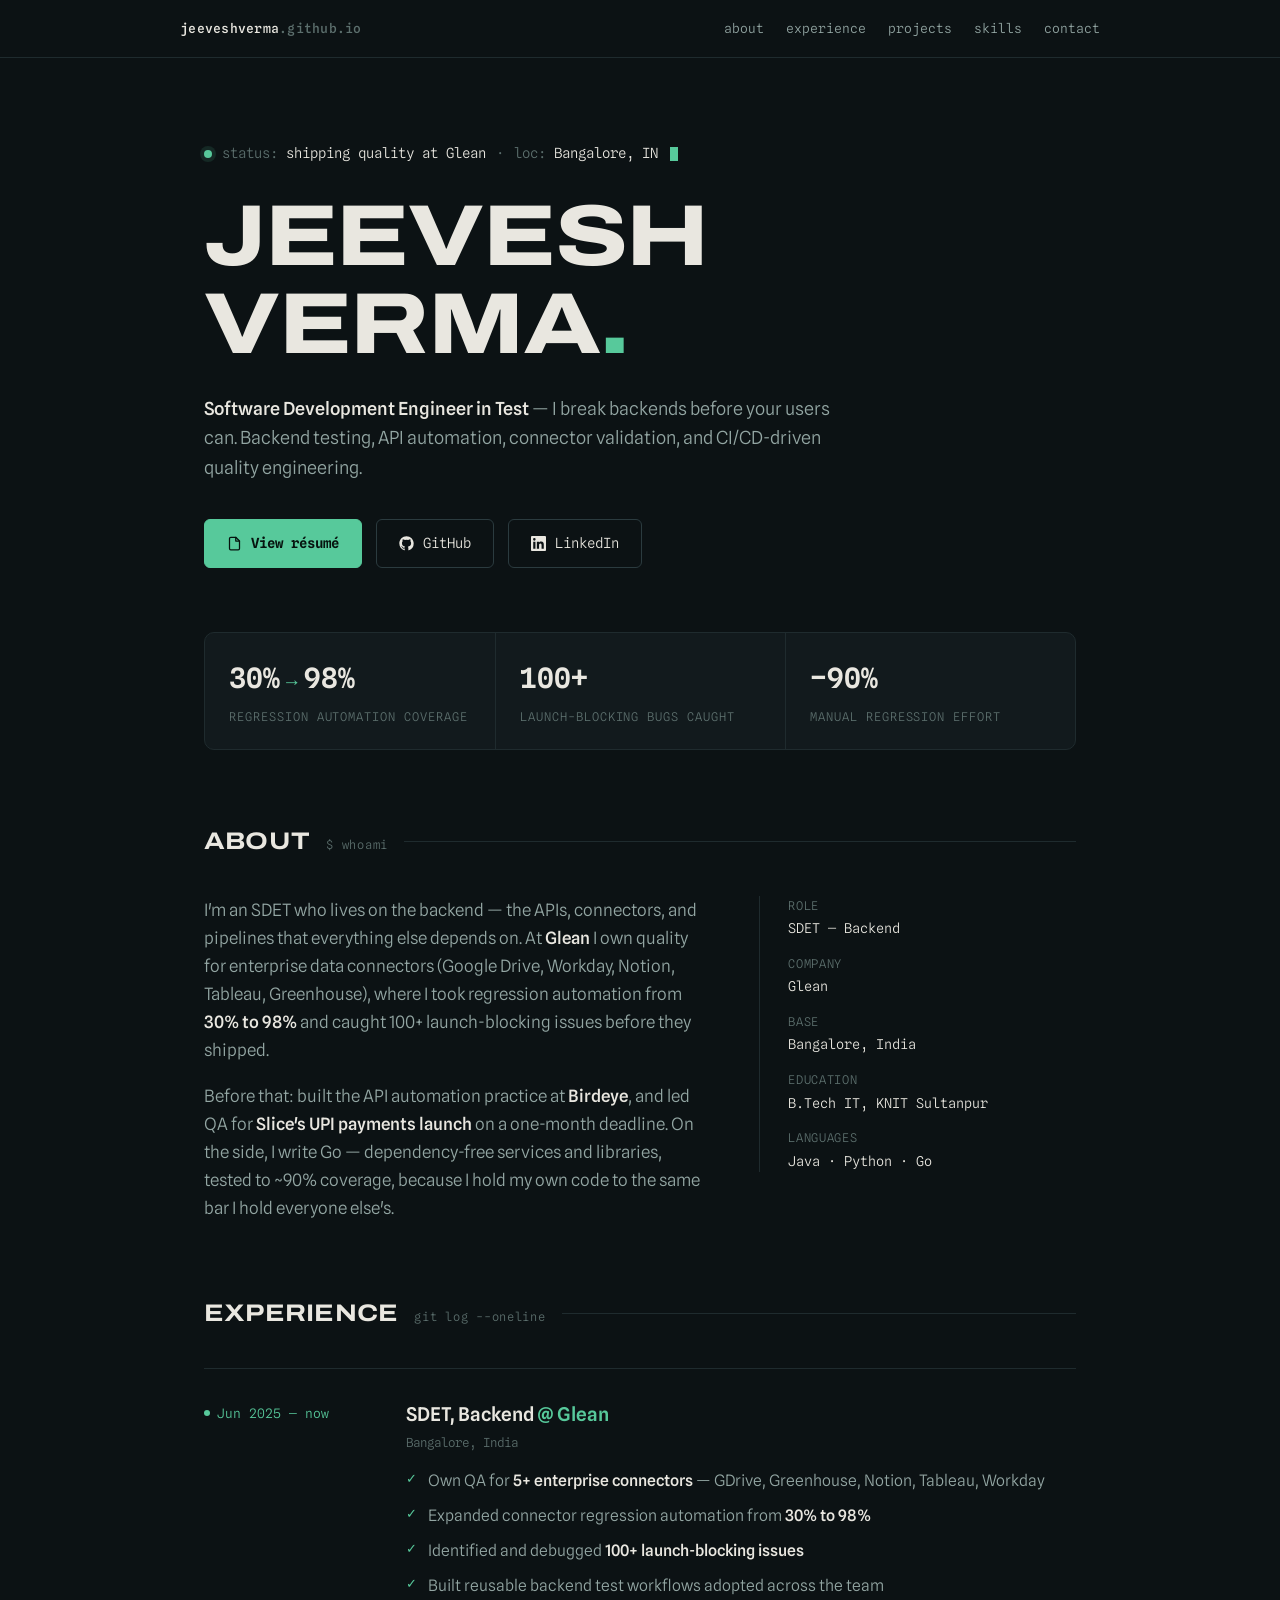
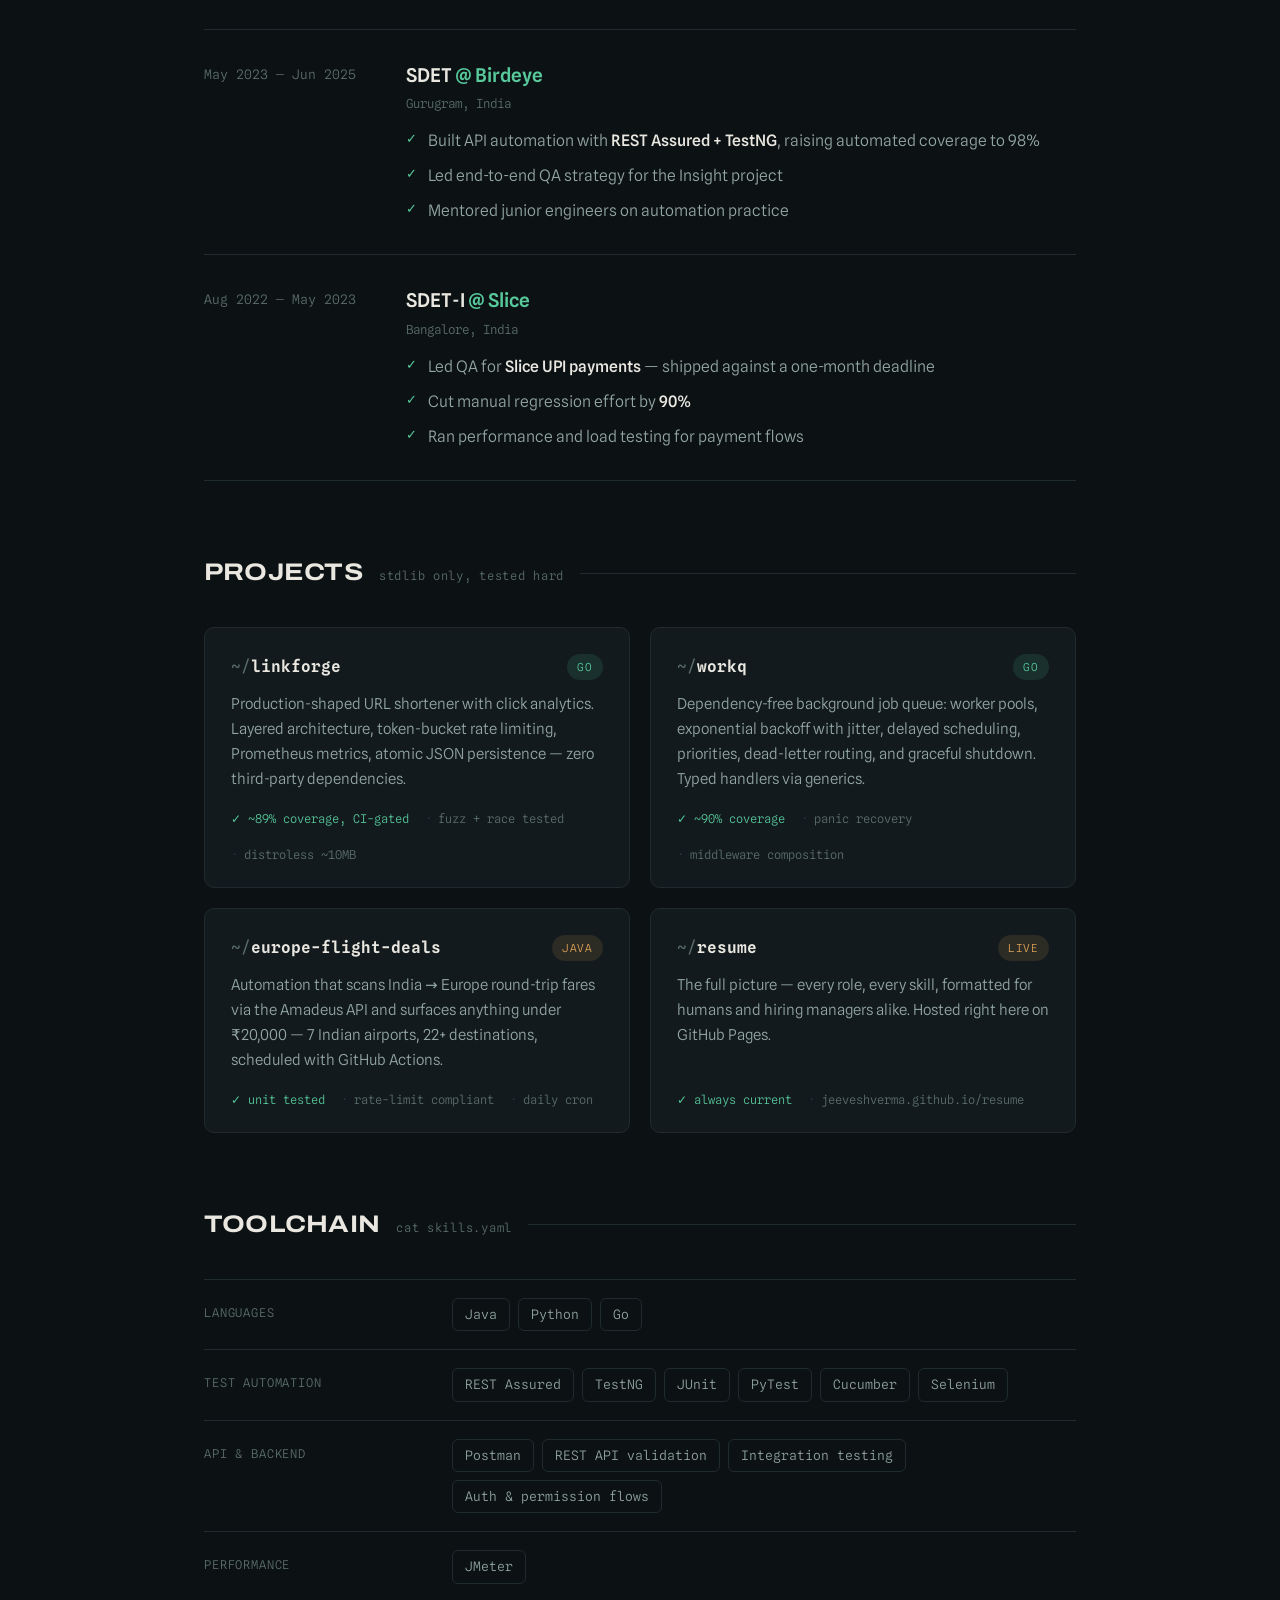
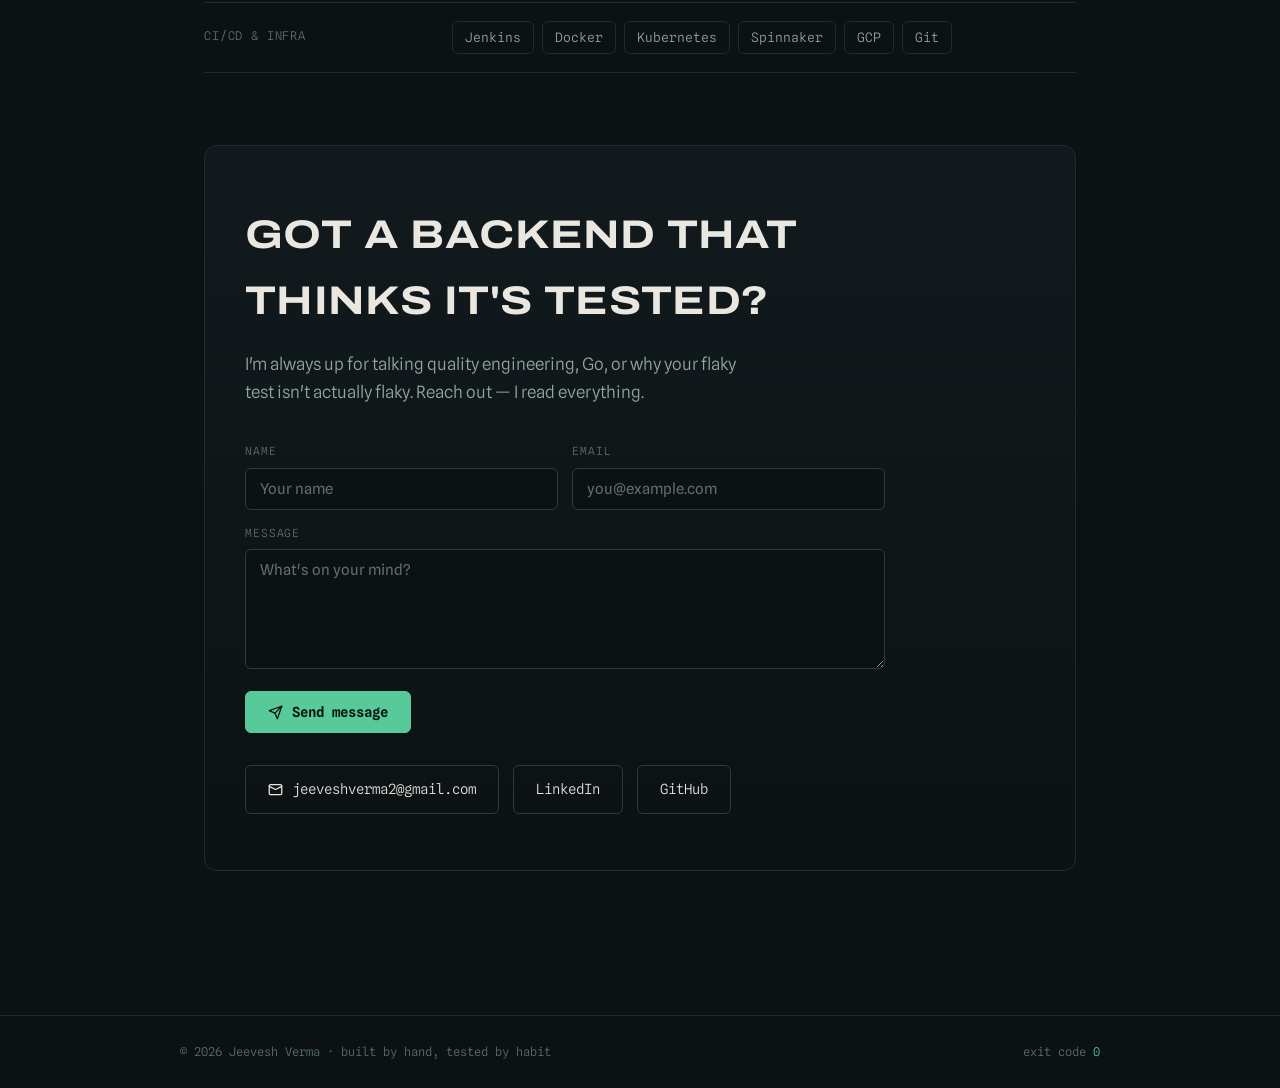
==== index.html @ c0880ee4 "Add files via upload" ====
<!DOCTYPE html>
<html lang="en">
<head>
<meta charset="UTF-8">
<meta name="viewport" content="width=device-width, initial-scale=1.0">
<title>Jeevesh Verma</title>
<meta name="description" content="Jeevesh Verma — SDET specializing in backend testing, API automation, and CI/CD-driven quality engineering. Currently at Glean.">
<meta property="og:title" content="Jeevesh Verma — SDET, Backend Quality">
<meta property="og:description" content="Backend testing, API automation, connector validation, and CI/CD-driven quality engineering.">
<meta property="og:type" content="website">
<meta property="og:url" content="https://jeeveshverma.github.io/">
<link rel="icon" href="data:image/svg+xml,%3Csvg xmlns='http://www.w3.org/2000/svg' viewBox='0 0 100 100'%3E%3Crect width='100' height='100' rx='20' fill='%230C1214'/%3E%3Cpath d='M28 52l16 16 30-34' stroke='%2357C99B' stroke-width='10' fill='none' stroke-linecap='round' stroke-linejoin='round'/%3E%3C/svg%3E">
<link rel="preconnect" href="https://fonts.googleapis.com">
<link rel="preconnect" href="https://fonts.gstatic.com" crossorigin>
<link rel="stylesheet" href="https://fonts.googleapis.com/css2?family=Archivo:wdth,wght@62..125,100..900&family=Spline+Sans:wght@300..700&family=Spline+Sans+Mono:wght@300..700&display=swap">
<style>
  :root {
    --bg: #0C1214;
    --surface: #121A1D;
    --surface-2: #162023;
    --line: #1F2B2E;
    --line-bright: #2B3B3F;
    --text: #E9E7E0;
    --muted: #93A6A3;
    --faint: #5C6F6D;
    --jade: #57C99B;
    --jade-dim: rgba(87, 201, 155, 0.12);
    --amber: #E0A458;
    --amber-dim: rgba(224, 164, 88, 0.12);
    --display: "Archivo", "Helvetica Neue", Arial, sans-serif;
    --body: "Spline Sans", "Segoe UI", system-ui, sans-serif;
    --mono: "Spline Sans Mono", "SF Mono", Consolas, monospace;
  }

  * { margin: 0; padding: 0; box-sizing: border-box; }

  html { scroll-behavior: smooth; }
  @media (prefers-reduced-motion: reduce) {
    html { scroll-behavior: auto; }
    *, *::before, *::after { animation: none !important; transition: none !important; }
  }

  body {
    background: var(--bg);
    color: var(--text);
    font-family: var(--body);
    font-weight: 340;
    font-size: 1.0625rem;
    line-height: 1.65;
    -webkit-font-smoothing: antialiased;
  }

  ::selection { background: var(--jade); color: var(--bg); }

  a { color: var(--jade); text-decoration: none; }
  a:hover { text-decoration: underline; text-underline-offset: 3px; }
  a:focus-visible, button:focus-visible {
    outline: 2px solid var(--jade);
    outline-offset: 3px;
    border-radius: 2px;
  }

  .wrap {
    max-width: 920px;
    margin: 0 auto;
    padding: 0 24px;
  }

  /* ---------- top bar ---------- */
  header.top {
    border-bottom: 1px solid var(--line);
  }
  .top-inner {
    display: flex;
    align-items: center;
    justify-content: space-between;
    gap: 16px;
    padding: 18px 0;
    font-family: var(--mono);
    font-size: 0.8125rem;
  }
  .top-brand { color: var(--text); font-weight: 500; letter-spacing: 0.02em; }
  .top-brand .tld { color: var(--faint); }
  nav.top-nav { display: flex; gap: 22px; flex-wrap: wrap; }
  nav.top-nav a { color: var(--muted); }
  nav.top-nav a:hover { color: var(--jade); text-decoration: none; }

  /* ---------- hero ---------- */
  .hero { padding: 84px 0 64px; }

  .status-line {
    font-family: var(--mono);
    font-size: 0.875rem;
    color: var(--muted);
    display: flex;
    align-items: center;
    gap: 10px;
    flex-wrap: wrap;
  }
  .status-dot {
    width: 8px; height: 8px; border-radius: 50%;
    background: var(--jade);
    box-shadow: 0 0 0 4px var(--jade-dim);
    flex: none;
  }
  .status-line .k { color: var(--faint); }
  .status-line .v { color: var(--text); }

  h1.name {
    font-family: var(--display);
    font-variation-settings: "wdth" 122;
    font-weight: 780;
    font-size: clamp(2.9rem, 8.5vw, 5.4rem);
    line-height: 1.02;
    letter-spacing: -0.015em;
    text-transform: uppercase;
    margin-top: 26px;
    text-wrap: balance;
  }
  h1.name .accent { color: var(--jade); }

  .hero-sub {
    margin-top: 26px;
    max-width: 58ch;
    color: var(--muted);
    font-size: 1.125rem;
  }
  .hero-sub strong { color: var(--text); font-weight: 500; }

  .hero-actions {
    margin-top: 36px;
    display: flex;
    gap: 14px;
    flex-wrap: wrap;
  }
  .btn {
    font-family: var(--mono);
    font-size: 0.875rem;
    padding: 12px 22px;
    border-radius: 6px;
    border: 1px solid var(--line-bright);
    color: var(--text);
    display: inline-flex;
    align-items: center;
    gap: 9px;
    transition: border-color 0.18s ease, background 0.18s ease, transform 0.18s ease;
  }
  .btn:hover { text-decoration: none; border-color: var(--jade); transform: translateY(-1px); }
  .btn.primary {
    background: var(--jade);
    border-color: var(--jade);
    color: #06130E;
    font-weight: 600;
  }
  .btn.primary:hover { background: #6BDCAF; border-color: #6BDCAF; }
  .btn svg { width: 15px; height: 15px; flex: none; }

  /* ---------- run summary strip ---------- */
  .runstrip {
    border: 1px solid var(--line);
    border-radius: 10px;
    background: var(--surface);
    display: grid;
    grid-template-columns: repeat(3, 1fr);
    overflow: hidden;
  }
  .runstrip .cell {
    padding: 22px 24px;
    border-left: 1px solid var(--line);
  }
  .runstrip .cell:first-child { border-left: none; }
  .runstrip .num {
    font-family: var(--mono);
    font-size: 1.75rem;
    font-weight: 600;
    font-variant-numeric: tabular-nums;
    color: var(--text);
    display: flex;
    align-items: baseline;
    gap: 6px;
  }
  .runstrip .num .arrow { color: var(--jade); font-size: 1.2rem; }
  .runstrip .lbl {
    margin-top: 6px;
    font-family: var(--mono);
    font-size: 0.75rem;
    letter-spacing: 0.08em;
    text-transform: uppercase;
    color: var(--faint);
  }

  /* ---------- sections ---------- */
  section { padding: 72px 0 0; }
  section:last-of-type { padding-bottom: 72px; }

  .sec-head {
    display: flex;
    align-items: baseline;
    gap: 16px;
    margin-bottom: 34px;
  }
  .sec-head::after {
    content: "";
    flex: 1;
    height: 1px;
    background: var(--line);
    align-self: center;
  }
  h2 {
    font-family: var(--display);
    font-variation-settings: "wdth" 118;
    font-weight: 700;
    font-size: 1.5rem;
    text-transform: uppercase;
    letter-spacing: 0.01em;
  }
  .sec-tag {
    font-family: var(--mono);
    font-size: 0.75rem;
    color: var(--faint);
    letter-spacing: 0.06em;
  }

  /* ---------- about ---------- */
  .about-grid {
    display: grid;
    grid-template-columns: 1.6fr 1fr;
    gap: 48px;
  }
  .about-grid p { max-width: 62ch; color: var(--muted); }
  .about-grid p + p { margin-top: 18px; }
  .about-grid p strong { color: var(--text); font-weight: 500; }

  .facts {
    font-family: var(--mono);
    font-size: 0.8438rem;
    border-left: 1px solid var(--line);
    padding-left: 28px;
    display: flex;
    flex-direction: column;
    gap: 14px;
    height: fit-content;
  }
  .facts .row { display: flex; flex-direction: column; gap: 2px; }
  .facts .k { color: var(--faint); font-size: 0.75rem; letter-spacing: 0.06em; text-transform: uppercase; }
  .facts .v { color: var(--text); }

  /* ---------- experience ledger ---------- */
  .job {
    display: grid;
    grid-template-columns: 170px 1fr;
    gap: 32px;
    padding: 30px 0;
    border-top: 1px solid var(--line);
  }
  .job:last-child { border-bottom: 1px solid var(--line); }
  .job-when {
    font-family: var(--mono);
    font-size: 0.8125rem;
    color: var(--faint);
    padding-top: 4px;
    display: flex;
    flex-direction: column;
    gap: 6px;
  }
  .job-when .current {
    color: var(--jade);
    display: inline-flex;
    align-items: center;
    gap: 7px;
  }
  .job-when .current::before {
    content: "";
    width: 6px; height: 6px; border-radius: 50%;
    background: var(--jade);
  }
  .job h3 {
    font-family: var(--body);
    font-weight: 560;
    font-size: 1.1875rem;
    color: var(--text);
  }
  .job h3 .co { color: var(--jade); }
  .job .loc {
    font-family: var(--mono);
    font-size: 0.78rem;
    color: var(--faint);
    margin-top: 3px;
  }
  .job ul {
    margin-top: 14px;
    list-style: none;
    display: flex;
    flex-direction: column;
    gap: 9px;
  }
  .job li {
    color: var(--muted);
    padding-left: 22px;
    position: relative;
    font-size: 0.9844rem;
  }
  .job li::before {
    content: "✓";
    position: absolute;
    left: 0;
    top: 0;
    color: var(--jade);
    font-family: var(--mono);
    font-size: 0.82rem;
  }
  .job li strong { color: var(--text); font-weight: 500; }

  /* ---------- projects ---------- */
  .proj-grid {
    display: grid;
    grid-template-columns: 1fr 1fr;
    gap: 20px;
  }
  .card {
    display: flex;
    flex-direction: column;
    border: 1px solid var(--line);
    border-radius: 10px;
    background: var(--surface);
    padding: 26px 26px 22px;
    color: inherit;
    transition: border-color 0.18s ease, background 0.18s ease, transform 0.18s ease;
  }
  a.card:hover {
    text-decoration: none;
    border-color: var(--jade);
    background: var(--surface-2);
    transform: translateY(-2px);
  }
  .card-top {
    display: flex;
    align-items: center;
    justify-content: space-between;
    gap: 12px;
    font-family: var(--mono);
  }
  .card-name { font-size: 1rem; font-weight: 600; color: var(--text); }
  .card-name .slash { color: var(--faint); font-weight: 400; }
  .chip {
    font-size: 0.6875rem;
    letter-spacing: 0.07em;
    text-transform: uppercase;
    padding: 4px 10px;
    border-radius: 99px;
    white-space: nowrap;
  }
  .chip.go { background: var(--jade-dim); color: var(--jade); }
  .chip.java { background: var(--amber-dim); color: var(--amber); }
  .card p {
    margin-top: 12px;
    color: var(--muted);
    font-size: 0.9375rem;
    flex: 1;
  }
  .card-meta {
    margin-top: 18px;
    font-family: var(--mono);
    font-size: 0.75rem;
    color: var(--faint);
    display: flex;
    gap: 16px;
    flex-wrap: wrap;
  }
  .card-meta .m { display: inline-flex; align-items: center; gap: 6px; }
  .card-meta .m::before { content: "·"; color: var(--line-bright); }
  .card-meta .m:first-child::before { content: none; }
  .card-meta .pass { color: var(--jade); }

  /* ---------- skills ---------- */
  .skill-rows { display: flex; flex-direction: column; gap: 0; }
  .skill-row {
    display: grid;
    grid-template-columns: 220px 1fr;
    gap: 28px;
    padding: 18px 0;
    border-top: 1px solid var(--line);
  }
  .skill-row:last-child { border-bottom: 1px solid var(--line); }
  .skill-row .k {
    font-family: var(--mono);
    font-size: 0.75rem;
    letter-spacing: 0.07em;
    text-transform: uppercase;
    color: var(--faint);
    padding-top: 5px;
  }
  .tags { display: flex; flex-wrap: wrap; gap: 8px; }
  .tag {
    font-family: var(--mono);
    font-size: 0.8125rem;
    color: var(--muted);
    border: 1px solid var(--line);
    border-radius: 6px;
    padding: 5px 12px;
    transition: border-color 0.15s ease, color 0.15s ease;
  }
  .tag:hover { border-color: var(--jade); color: var(--text); }

  /* ---------- contact ---------- */
  .contact-box {
    border: 1px solid var(--line);
    border-radius: 12px;
    background: linear-gradient(180deg, var(--surface) 0%, var(--bg) 100%);
    padding: 56px 40px;
    text-align: left;
  }
  .contact-box h2 {
    font-size: clamp(1.7rem, 4.5vw, 2.5rem);
    max-width: 22ch;
    text-wrap: balance;
  }
  .contact-box p { margin-top: 16px; color: var(--muted); max-width: 52ch; }
  .contact-links {
    margin-top: 32px;
    display: flex;
    gap: 14px;
    flex-wrap: wrap;
  }

  /* ---------- contact form ---------- */
  .contact-form {
    margin-top: 36px;
    display: grid;
    grid-template-columns: 1fr 1fr;
    gap: 14px;
    max-width: 640px;
  }
  .contact-form .full { grid-column: 1 / -1; }
  .field label {
    display: block;
    font-family: var(--mono);
    font-size: 0.7rem;
    letter-spacing: 0.08em;
    text-transform: uppercase;
    color: var(--faint);
    margin-bottom: 7px;
  }
  .field input, .field textarea {
    width: 100%;
    background: var(--bg);
    border: 1px solid var(--line-bright);
    border-radius: 6px;
    color: var(--text);
    font-family: var(--body);
    font-size: 0.9375rem;
    padding: 11px 14px;
    transition: border-color 0.15s ease;
  }
  .field textarea { min-height: 120px; resize: vertical; }
  .field input:focus, .field textarea:focus {
    outline: none;
    border-color: var(--jade);
  }
  .field input::placeholder, .field textarea::placeholder { color: var(--faint); }
  .form-foot {
    grid-column: 1 / -1;
    display: flex;
    align-items: center;
    gap: 18px;
    flex-wrap: wrap;
  }
  .btn.submit { cursor: pointer; background: var(--jade); border-color: var(--jade); color: #06130E; font-weight: 600; }
  .btn.submit:hover { background: #6BDCAF; border-color: #6BDCAF; }
  .btn.submit:disabled { opacity: 0.55; cursor: wait; transform: none; }
  .form-status {
    font-family: var(--mono);
    font-size: 0.8125rem;
    color: var(--muted);
  }
  .form-status.ok { color: var(--jade); }
  .form-status.err { color: var(--amber); }

  footer {
    border-top: 1px solid var(--line);
    margin-top: 72px;
  }
  .foot-inner {
    padding: 26px 0;
    display: flex;
    justify-content: space-between;
    gap: 16px;
    flex-wrap: wrap;
    font-family: var(--mono);
    font-size: 0.75rem;
    color: var(--faint);
  }
  .foot-inner a { color: var(--muted); }

  /* ---------- cursor blink ---------- */
  .cursor {
    display: inline-block;
    width: 8px;
    height: 1em;
    background: var(--jade);
    vertical-align: text-bottom;
    margin-left: 2px;
    animation: blink 1.1s steps(1) infinite;
  }
  @keyframes blink { 50% { opacity: 0; } }

  /* ---------- reveal on scroll ---------- */
  .reveal { opacity: 0; transform: translateY(14px); transition: opacity 0.55s ease, transform 0.55s ease; }
  .reveal.in { opacity: 1; transform: none; }
  @media (prefers-reduced-motion: reduce) {
    .reveal { opacity: 1; transform: none; }
  }

  /* ---------- responsive ---------- */
  @media (max-width: 760px) {
    .runstrip { grid-template-columns: 1fr; }
    .runstrip .cell { border-left: none; border-top: 1px solid var(--line); }
    .runstrip .cell:first-child { border-top: none; }
    .about-grid { grid-template-columns: 1fr; gap: 36px; }
    .facts { border-left: none; border-top: 1px solid var(--line); padding-left: 0; padding-top: 24px; }
    .job { grid-template-columns: 1fr; gap: 10px; padding: 24px 0; }
    .job-when { flex-direction: row; gap: 12px; align-items: center; }
    .proj-grid { grid-template-columns: 1fr; }
    .skill-row { grid-template-columns: 1fr; gap: 10px; }
    .hero { padding: 56px 0 48px; }
    .contact-box { padding: 40px 26px; }
  }
</style>
</head>
<body>

<header class="top">
  <div class="wrap top-inner">
    <span class="top-brand">jeeveshverma<span class="tld">.github.io</span></span>
    <nav class="top-nav" aria-label="Site">
      <a href="#about">about</a>
      <a href="#experience">experience</a>
      <a href="#projects">projects</a>
      <a href="#skills">skills</a>
      <a href="#contact">contact</a>
    </nav>
  </div>
</header>

<main>
  <div class="wrap">

    <!-- HERO -->
    <div class="hero">
      <div class="status-line">
        <span class="status-dot" aria-hidden="true"></span>
        <span><span class="k">status:</span> <span class="v">shipping quality at Glean</span></span>
        <span class="k">·</span>
        <span><span class="k">loc:</span> <span class="v">Bangalore, IN</span></span>
        <span class="cursor" aria-hidden="true"></span>
      </div>

      <h1 class="name">Jeevesh<br>Verma<span class="accent">.</span></h1>

      <p class="hero-sub">
        <strong>Software Development Engineer in Test</strong> — I break backends
        before your users can. Backend testing, API automation, connector
        validation, and CI/CD-driven quality engineering.
      </p>

      <div class="hero-actions">
        <a class="btn primary" href="https://jeeveshverma.github.io/resume/">
          <svg viewBox="0 0 24 24" fill="none" stroke="currentColor" stroke-width="2" stroke-linecap="round" stroke-linejoin="round" aria-hidden="true"><path d="M14 2H6a2 2 0 0 0-2 2v16a2 2 0 0 0 2 2h12a2 2 0 0 0 2-2V8z"/><polyline points="14 2 14 8 20 8"/></svg>
          View résumé
        </a>
        <a class="btn" href="https://github.com/jeeveshverma">
          <svg viewBox="0 0 24 24" fill="currentColor" aria-hidden="true"><path d="M12 .5C5.65.5.5 5.65.5 12c0 5.08 3.29 9.39 7.86 10.91.58.11.79-.25.79-.55v-2.17c-3.2.7-3.87-1.36-3.87-1.36-.53-1.33-1.28-1.69-1.28-1.69-1.05-.71.08-.7.08-.7 1.16.08 1.77 1.19 1.77 1.19 1.03 1.76 2.7 1.25 3.36.96.1-.75.4-1.25.73-1.54-2.55-.29-5.23-1.28-5.23-5.68 0-1.26.45-2.28 1.19-3.09-.12-.29-.52-1.46.11-3.05 0 0 .97-.31 3.17 1.18a11 11 0 0 1 5.78 0c2.2-1.49 3.17-1.18 3.17-1.18.63 1.59.23 2.76.11 3.05.74.81 1.19 1.83 1.19 3.09 0 4.41-2.69 5.38-5.25 5.67.41.35.78 1.05.78 2.12v3.14c0 .3.21.67.8.55A11.5 11.5 0 0 0 23.5 12C23.5 5.65 18.35.5 12 .5z"/></svg>
          GitHub
        </a>
        <a class="btn" href="https://linkedin.com/in/jeeveshverma">
          <svg viewBox="0 0 24 24" fill="currentColor" aria-hidden="true"><path d="M20.45 20.45h-3.55v-5.57c0-1.33-.03-3.04-1.85-3.04-1.85 0-2.14 1.45-2.14 2.94v5.67H9.36V9h3.41v1.56h.05c.47-.9 1.63-1.85 3.36-1.85 3.6 0 4.27 2.37 4.27 5.45zM5.34 7.43a2.06 2.06 0 1 1 0-4.12 2.06 2.06 0 0 1 0 4.12zM7.12 20.45H3.56V9h3.56zM22.22 0H1.77C.79 0 0 .77 0 1.72v20.55C0 23.23.79 24 1.77 24h20.45c.98 0 1.78-.77 1.78-1.73V1.72C24 .77 23.2 0 22.22 0z"/></svg>
          LinkedIn
        </a>
      </div>
    </div>

    <!-- RUN SUMMARY -->
    <div class="runstrip reveal" role="group" aria-label="Career highlights">
      <div class="cell">
        <div class="num">30% <span class="arrow">→</span> 98%</div>
        <div class="lbl">regression automation coverage</div>
      </div>
      <div class="cell">
        <div class="num">100+</div>
        <div class="lbl">launch-blocking bugs caught</div>
      </div>
      <div class="cell">
        <div class="num">−90%</div>
        <div class="lbl">manual regression effort</div>
      </div>
    </div>

    <!-- ABOUT -->
    <section id="about">
      <div class="sec-head">
        <h2>About</h2>
        <span class="sec-tag">$ whoami</span>
      </div>
      <div class="about-grid reveal">
        <div>
          <p>
            I'm an SDET who lives on the backend — the APIs, connectors, and
            pipelines that everything else depends on. At <strong>Glean</strong> I own
            quality for enterprise data connectors (Google&nbsp;Drive, Workday, Notion,
            Tableau, Greenhouse), where I took regression automation from
            <strong>30% to 98%</strong> and caught 100+ launch-blocking issues before
            they shipped.
          </p>
          <p>
            Before that: built the API automation practice at <strong>Birdeye</strong>,
            and led QA for <strong>Slice's UPI payments launch</strong> on a
            one-month deadline. On the side, I write Go — dependency-free services
            and libraries, tested to ~90% coverage, because I hold my own code to
            the same bar I hold everyone else's.
          </p>
        </div>
        <div class="facts">
          <div class="row"><span class="k">role</span><span class="v">SDET — Backend</span></div>
          <div class="row"><span class="k">company</span><span class="v">Glean</span></div>
          <div class="row"><span class="k">base</span><span class="v">Bangalore, India</span></div>
          <div class="row"><span class="k">education</span><span class="v">B.Tech IT, KNIT Sultanpur</span></div>
          <div class="row"><span class="k">languages</span><span class="v">Java · Python · Go</span></div>
        </div>
      </div>
    </section>

    <!-- EXPERIENCE -->
    <section id="experience">
      <div class="sec-head">
        <h2>Experience</h2>
        <span class="sec-tag">git log --oneline</span>
      </div>

      <div class="job reveal">
        <div class="job-when">
          <span class="current">Jun 2025 — now</span>
        </div>
        <div>
          <h3>SDET, Backend <span class="co">@ Glean</span></h3>
          <div class="loc">Bangalore, India</div>
          <ul>
            <li>Own QA for <strong>5+ enterprise connectors</strong> — GDrive, Greenhouse, Notion, Tableau, Workday</li>
            <li>Expanded connector regression automation from <strong>30% to 98%</strong></li>
            <li>Identified and debugged <strong>100+ launch-blocking issues</strong></li>
            <li>Built reusable backend test workflows adopted across the team</li>
          </ul>
        </div>
      </div>

      <div class="job reveal">
        <div class="job-when"><span>May 2023 — Jun 2025</span></div>
        <div>
          <h3>SDET <span class="co">@ Birdeye</span></h3>
          <div class="loc">Gurugram, India</div>
          <ul>
            <li>Built API automation with <strong>REST Assured + TestNG</strong>, raising automated coverage to 98%</li>
            <li>Led end-to-end QA strategy for the Insight project</li>
            <li>Mentored junior engineers on automation practice</li>
          </ul>
        </div>
      </div>

      <div class="job reveal">
        <div class="job-when"><span>Aug 2022 — May 2023</span></div>
        <div>
          <h3>SDET-I <span class="co">@ Slice</span></h3>
          <div class="loc">Bangalore, India</div>
          <ul>
            <li>Led QA for <strong>Slice UPI payments</strong> — shipped against a one-month deadline</li>
            <li>Cut manual regression effort by <strong>90%</strong></li>
            <li>Ran performance and load testing for payment flows</li>
          </ul>
        </div>
      </div>
    </section>

    <!-- PROJECTS -->
    <section id="projects">
      <div class="sec-head">
        <h2>Projects</h2>
        <span class="sec-tag">stdlib only, tested hard</span>
      </div>
      <div class="proj-grid">

        <a class="card reveal" href="https://github.com/jeeveshverma/linkforge">
          <div class="card-top">
            <span class="card-name"><span class="slash">~/</span>linkforge</span>
            <span class="chip go">Go</span>
          </div>
          <p>
            Production-shaped URL shortener with click analytics. Layered
            architecture, token-bucket rate limiting, Prometheus metrics,
            atomic JSON persistence — zero third-party dependencies.
          </p>
          <div class="card-meta">
            <span class="m pass">✓ ~89% coverage, CI-gated</span>
            <span class="m">fuzz + race tested</span>
            <span class="m">distroless ~10MB</span>
          </div>
        </a>

        <a class="card reveal" href="https://github.com/jeeveshverma/workq">
          <div class="card-top">
            <span class="card-name"><span class="slash">~/</span>workq</span>
            <span class="chip go">Go</span>
          </div>
          <p>
            Dependency-free background job queue: worker pools, exponential
            backoff with jitter, delayed scheduling, priorities, dead-letter
            routing, and graceful shutdown. Typed handlers via generics.
          </p>
          <div class="card-meta">
            <span class="m pass">✓ ~90% coverage</span>
            <span class="m">panic recovery</span>
            <span class="m">middleware composition</span>
          </div>
        </a>

        <a class="card reveal" href="https://github.com/jeeveshverma/europe-flight-deals-india">
          <div class="card-top">
            <span class="card-name"><span class="slash">~/</span>europe-flight-deals</span>
            <span class="chip java">Java</span>
          </div>
          <p>
            Automation that scans India → Europe round-trip fares via the
            Amadeus API and surfaces anything under ₹20,000 — 7 Indian
            airports, 22+ destinations, scheduled with GitHub Actions.
          </p>
          <div class="card-meta">
            <span class="m pass">✓ unit tested</span>
            <span class="m">rate-limit compliant</span>
            <span class="m">daily cron</span>
          </div>
        </a>

        <a class="card reveal" href="https://jeeveshverma.github.io/resume/">
          <div class="card-top">
            <span class="card-name"><span class="slash">~/</span>resume</span>
            <span class="chip go" style="background: var(--amber-dim); color: var(--amber);">Live</span>
          </div>
          <p>
            The full picture — every role, every skill, formatted for humans
            and hiring managers alike. Hosted right here on GitHub Pages.
          </p>
          <div class="card-meta">
            <span class="m pass">✓ always current</span>
            <span class="m">jeeveshverma.github.io/resume</span>
          </div>
        </a>

      </div>
    </section>

    <!-- SKILLS -->
    <section id="skills">
      <div class="sec-head">
        <h2>Toolchain</h2>
        <span class="sec-tag">cat skills.yaml</span>
      </div>
      <div class="skill-rows reveal">
        <div class="skill-row">
          <span class="k">Languages</span>
          <div class="tags"><span class="tag">Java</span><span class="tag">Python</span><span class="tag">Go</span></div>
        </div>
        <div class="skill-row">
          <span class="k">Test automation</span>
          <div class="tags"><span class="tag">REST Assured</span><span class="tag">TestNG</span><span class="tag">JUnit</span><span class="tag">PyTest</span><span class="tag">Cucumber</span><span class="tag">Selenium</span></div>
        </div>
        <div class="skill-row">
          <span class="k">API &amp; backend</span>
          <div class="tags"><span class="tag">Postman</span><span class="tag">REST API validation</span><span class="tag">Integration testing</span><span class="tag">Auth &amp; permission flows</span></div>
        </div>
        <div class="skill-row">
          <span class="k">Performance</span>
          <div class="tags"><span class="tag">JMeter</span></div>
        </div>
        <div class="skill-row">
          <span class="k">CI/CD &amp; infra</span>
          <div class="tags"><span class="tag">Jenkins</span><span class="tag">Docker</span><span class="tag">Kubernetes</span><span class="tag">Spinnaker</span><span class="tag">GCP</span><span class="tag">Git</span></div>
        </div>
      </div>
    </section>

    <!-- CONTACT -->
    <section id="contact">
      <div class="contact-box reveal">
        <h2>Got a backend that thinks it's tested?</h2>
        <p>
          I'm always up for talking quality engineering, Go, or why your flaky
          test isn't actually flaky. Reach out — I read everything.
        </p>
        <form class="contact-form" id="contact-form" novalidate>
          <div class="field">
            <label for="cf-name">Name</label>
            <input id="cf-name" name="name" type="text" placeholder="Your name" required maxlength="120" autocomplete="name">
          </div>
          <div class="field">
            <label for="cf-email">Email</label>
            <input id="cf-email" name="email" type="email" placeholder="you@example.com" required maxlength="200" autocomplete="email">
          </div>
          <div class="field full">
            <label for="cf-msg">Message</label>
            <textarea id="cf-msg" name="message" placeholder="What's on your mind?" required maxlength="4000"></textarea>
          </div>
          <div class="form-foot">
            <button class="btn submit" type="submit" id="cf-send">
              <svg viewBox="0 0 24 24" fill="none" stroke="currentColor" stroke-width="2" stroke-linecap="round" stroke-linejoin="round" aria-hidden="true" style="width:15px;height:15px;"><line x1="22" y1="2" x2="11" y2="13"/><polygon points="22 2 15 22 11 13 2 9 22 2"/></svg>
              Send message
            </button>
            <span class="form-status" id="cf-status" role="status" aria-live="polite"></span>
          </div>
        </form>
        <div class="contact-links">
          <a class="btn" href="mailto:jeeveshverma2@gmail.com">
            <svg viewBox="0 0 24 24" fill="none" stroke="currentColor" stroke-width="2" stroke-linecap="round" stroke-linejoin="round" aria-hidden="true"><rect x="2" y="4" width="20" height="16" rx="2"/><path d="m22 7-10 5L2 7"/></svg>
            jeeveshverma2@gmail.com
          </a>
          <a class="btn" href="https://linkedin.com/in/jeeveshverma">LinkedIn</a>
          <a class="btn" href="https://github.com/jeeveshverma">GitHub</a>
        </div>
      </div>
    </section>

  </div>
</main>

<footer>
  <div class="wrap foot-inner">
    <span>© 2026 Jeevesh Verma · built by hand, tested by habit</span>
    <span>exit code <span style="color: var(--jade);">0</span></span>
  </div>
</footer>

<script>
  // Scroll reveal — respects prefers-reduced-motion via CSS override
  const io = new IntersectionObserver((entries) => {
    for (const e of entries) {
      if (e.isIntersecting) { e.target.classList.add('in'); io.unobserve(e.target); }
    }
  }, { threshold: 0.12 });
  document.querySelectorAll('.reveal').forEach(el => io.observe(el));

  // ---- Contact form ----
  // Set API_BASE to your deployed backend (e.g. "https://portfolio-api.onrender.com").
  // Leave it "" and the form gracefully falls back to opening the visitor's
  // email client with the message pre-filled — so the static site works alone.
  const API_BASE = "";

  const form = document.getElementById('contact-form');
  const statusEl = document.getElementById('cf-status');
  const sendBtn = document.getElementById('cf-send');

  function setStatus(msg, cls) {
    statusEl.textContent = msg;
    statusEl.className = 'form-status' + (cls ? ' ' + cls : '');
  }

  form.addEventListener('submit', async (ev) => {
    ev.preventDefault();
    const name = form.name.value.trim();
    const email = form.email.value.trim();
    const message = form.message.value.trim();

    if (!name || !email || !message) {
      setStatus('✗ all three fields are required', 'err');
      return;
    }
    if (!/^[^\s@]+@[^\s@]+\.[^\s@]+$/.test(email)) {
      setStatus('✗ that email doesn’t look right', 'err');
      return;
    }

    if (!API_BASE) {
      // Static fallback: hand off to the visitor's mail client.
      const subject = encodeURIComponent('Hello from ' + name + ' (via jeeveshverma.github.io)');
      const body = encodeURIComponent(message + '\n\n— ' + name + ' <' + email + '>');
      window.location.href = 'mailto:jeeveshverma2@gmail.com?subject=' + subject + '&body=' + body;
      setStatus('✓ opening your email client…', 'ok');
      return;
    }

    sendBtn.disabled = true;
    setStatus('sending…');
    try {
      const res = await fetch(API_BASE + '/api/contact', {
        method: 'POST',
        headers: { 'Content-Type': 'application/json' },
        body: JSON.stringify({ name, email, message })
      });
      const data = await res.json().catch(() => ({}));
      if (res.ok) {
        form.reset();
        setStatus('✓ message delivered — I read everything', 'ok');
      } else if (res.status === 429) {
        setStatus('✗ too many messages — try again in a minute', 'err');
      } else {
        setStatus('✗ ' + (data.error || 'something went wrong — email me instead'), 'err');
      }
    } catch {
      setStatus('✗ could not reach the server — email me instead', 'err');
    } finally {
      sendBtn.disabled = false;
    }
  });
</script>

</body>
</html>
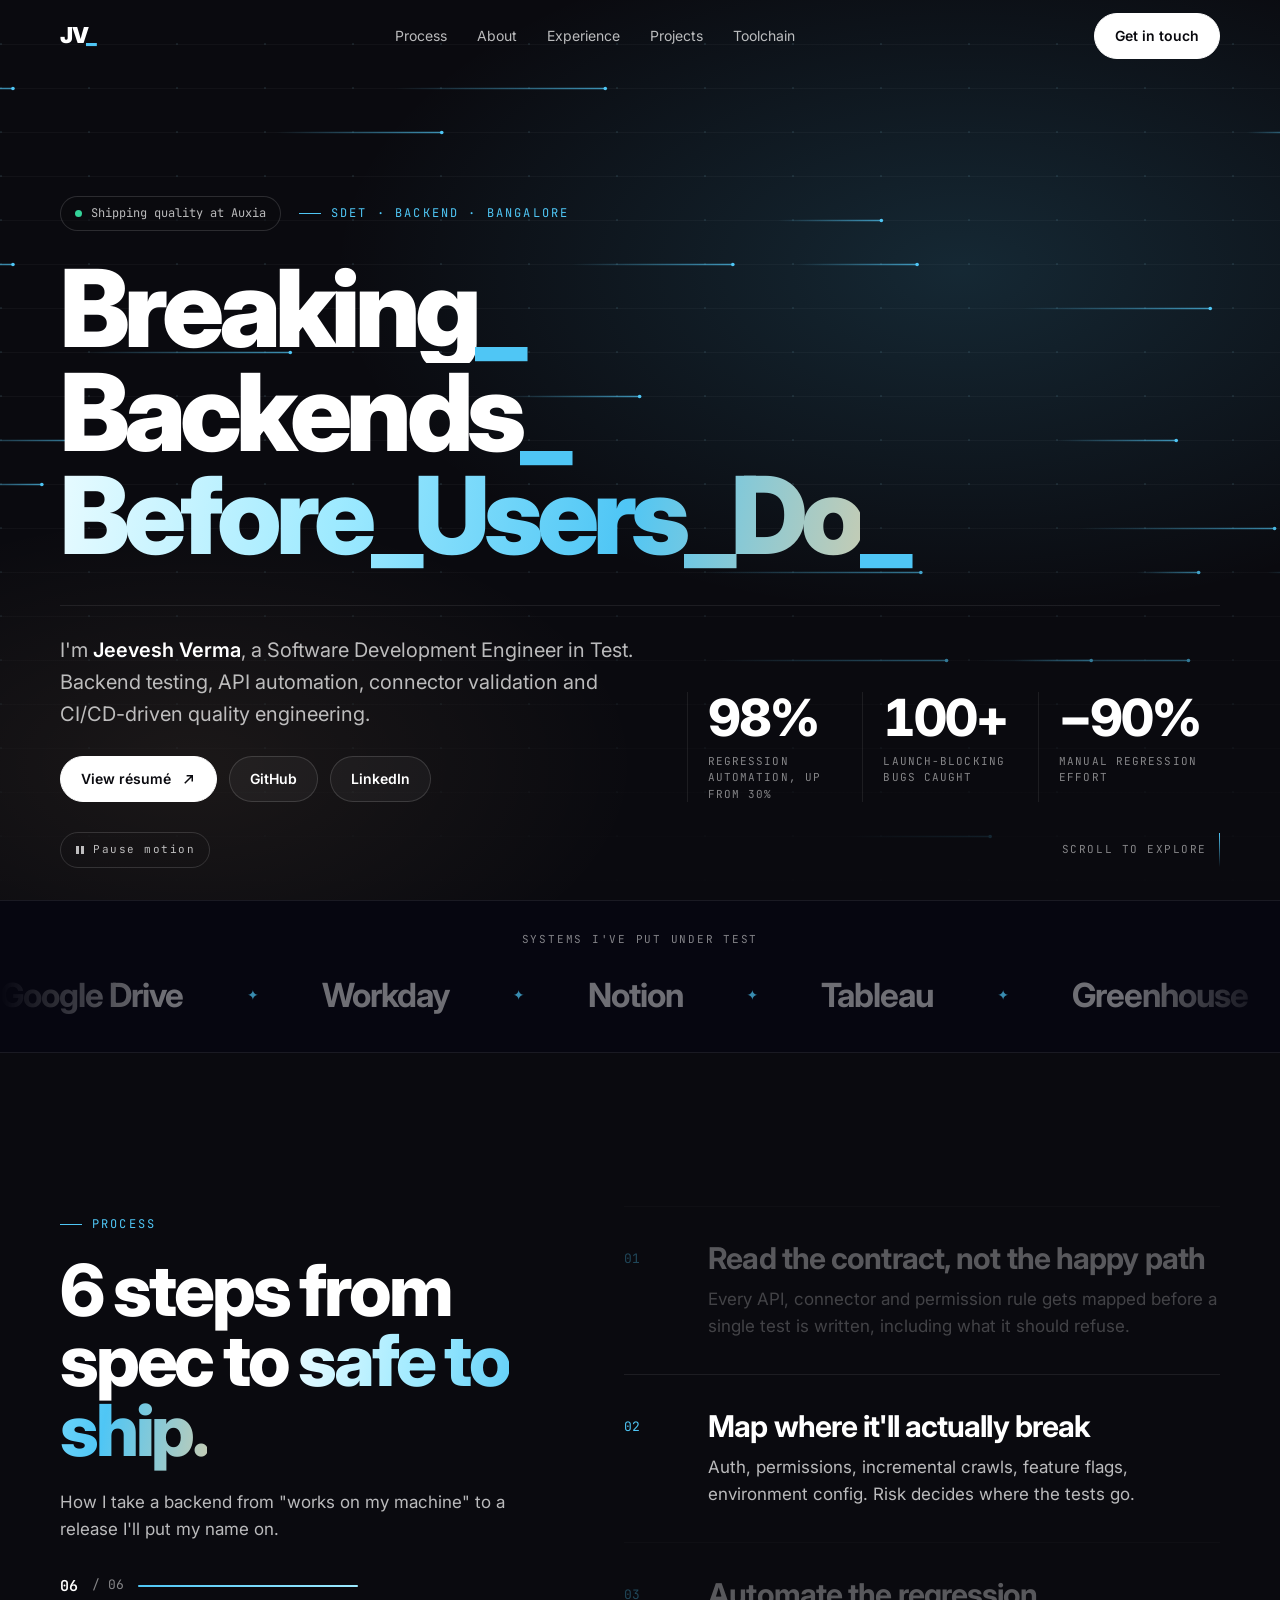
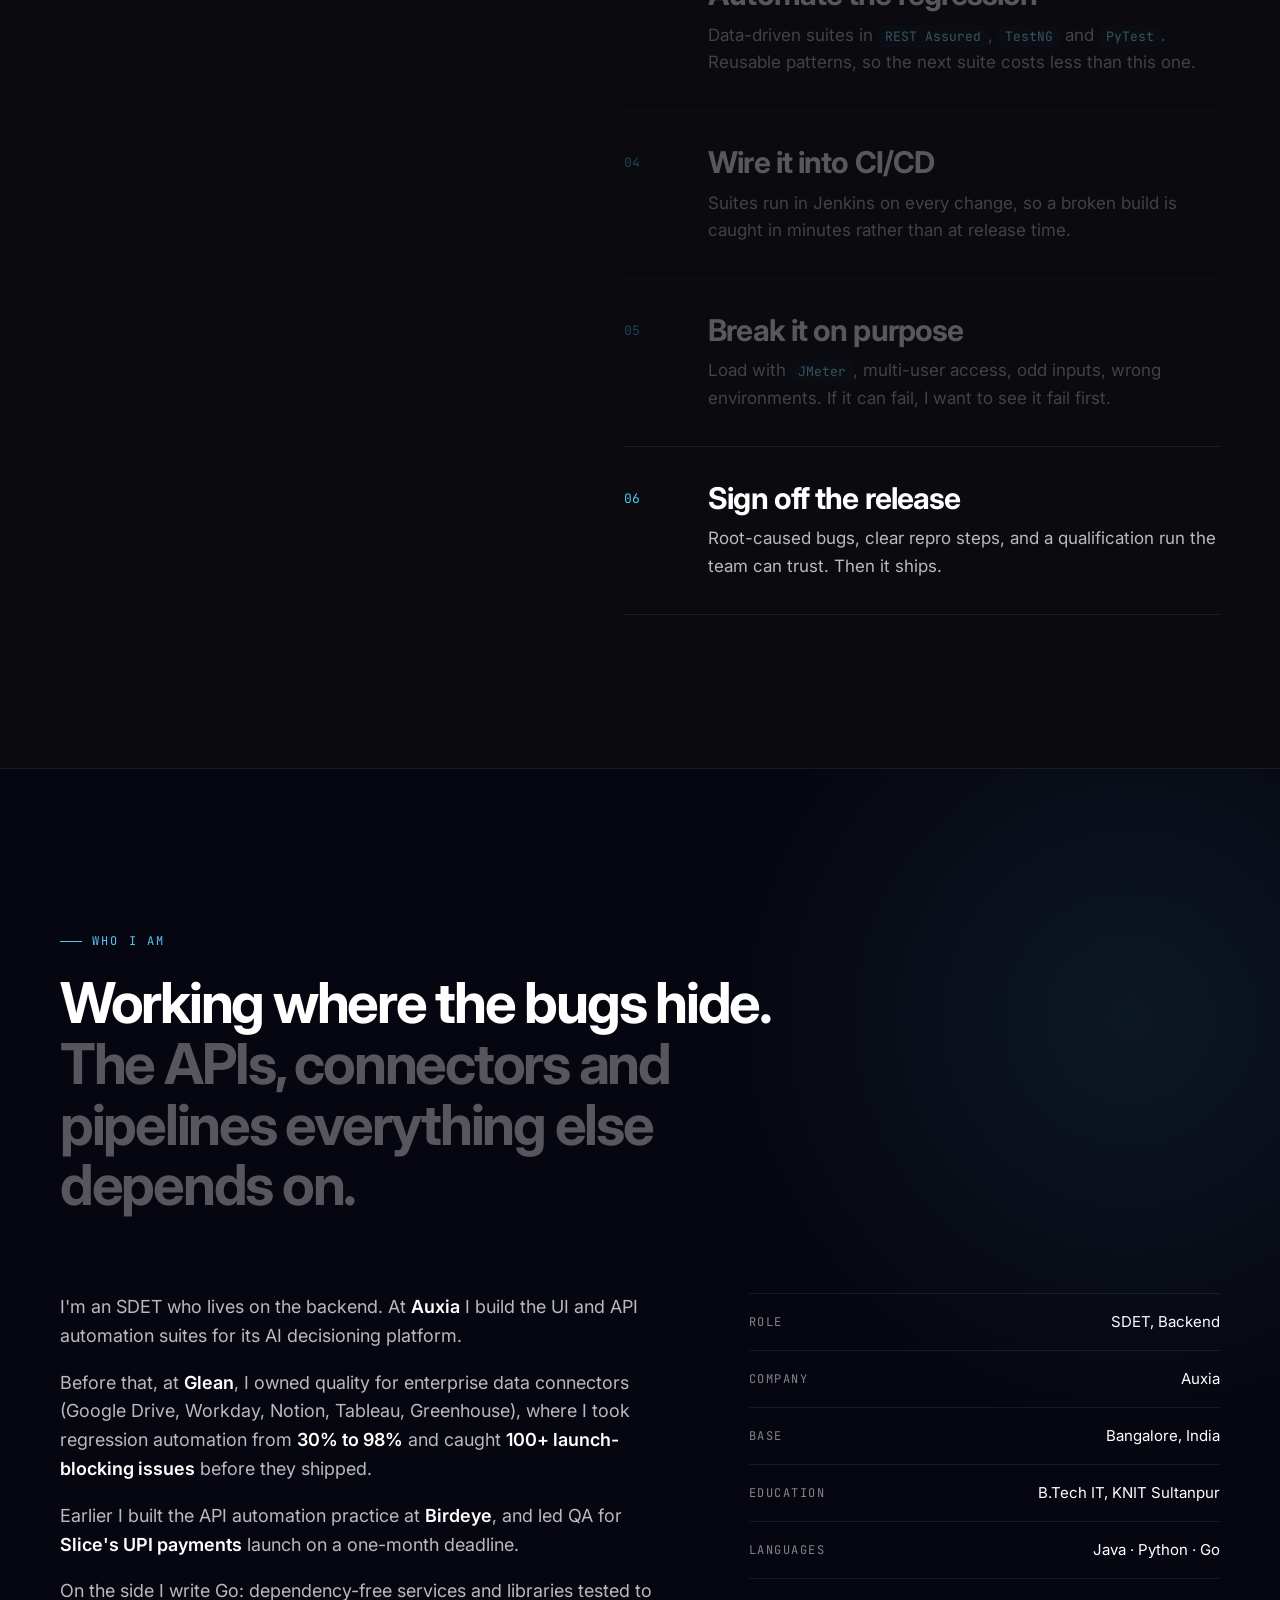
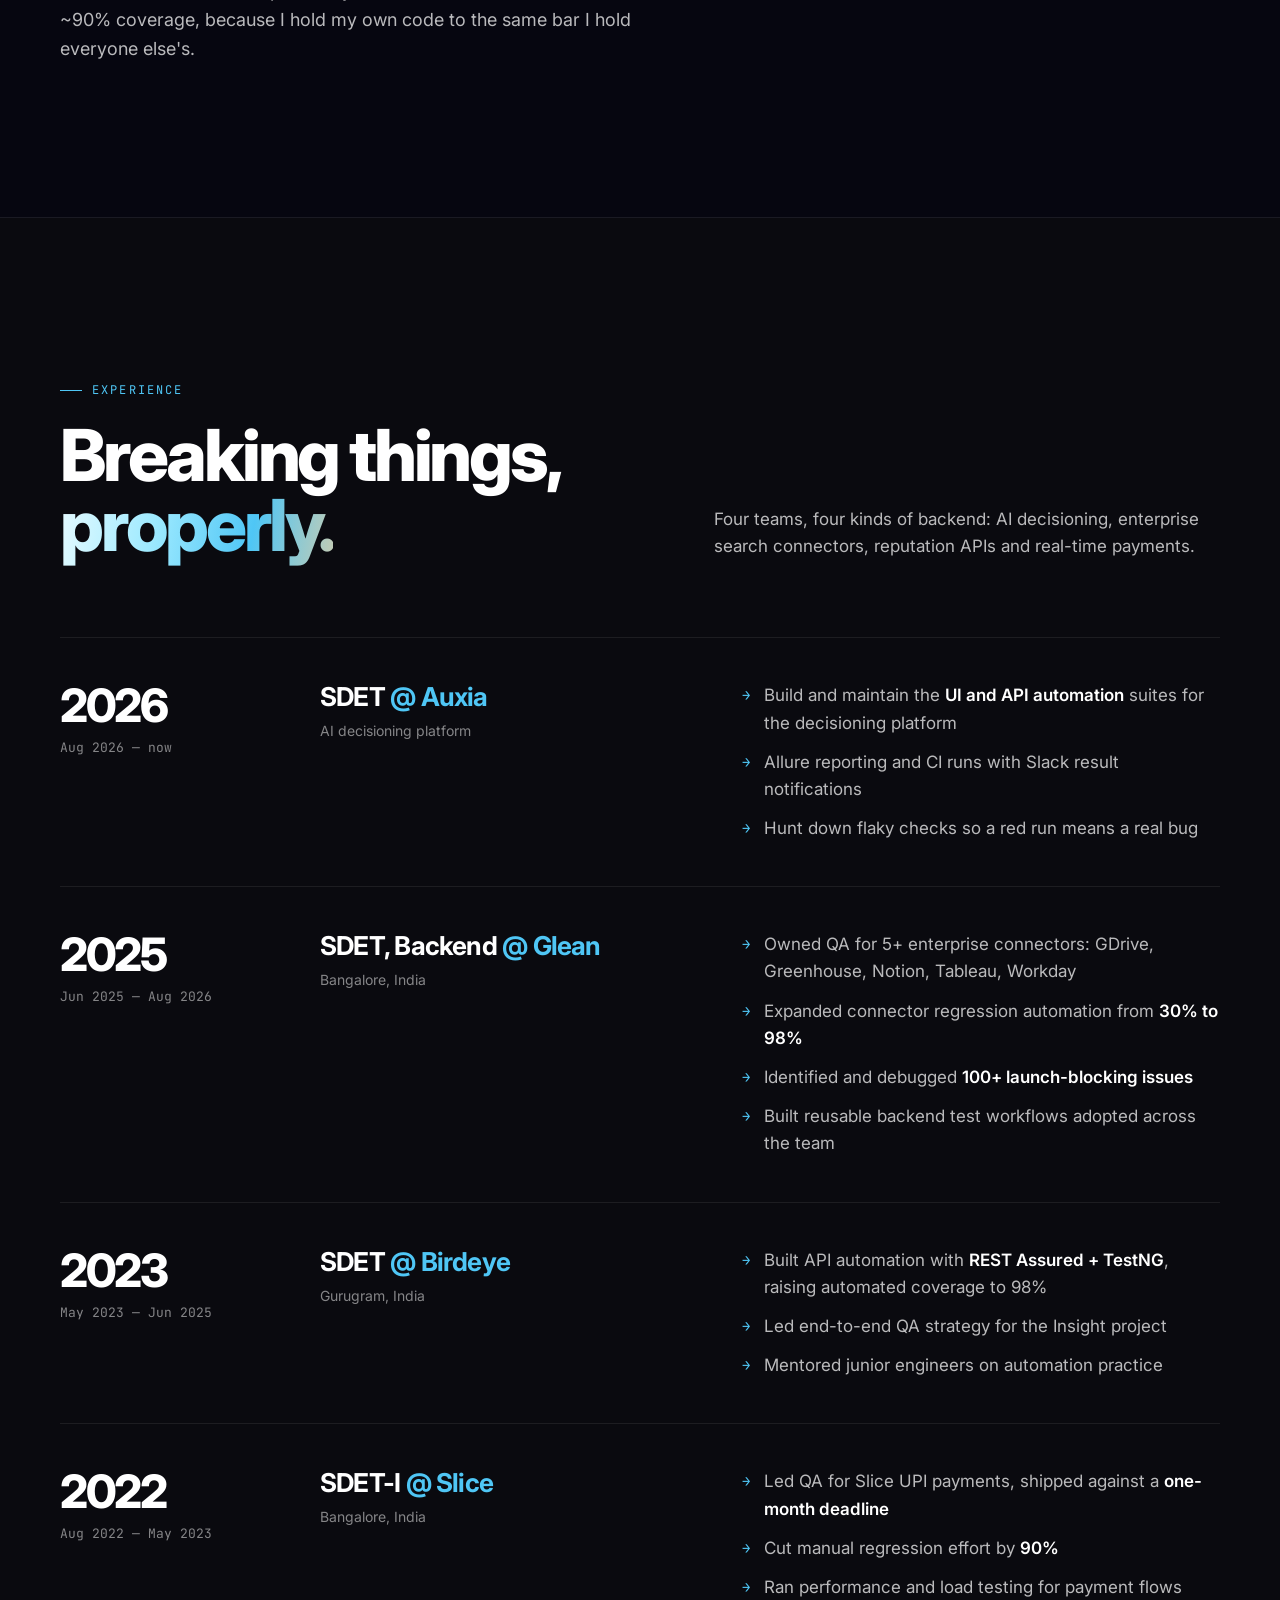
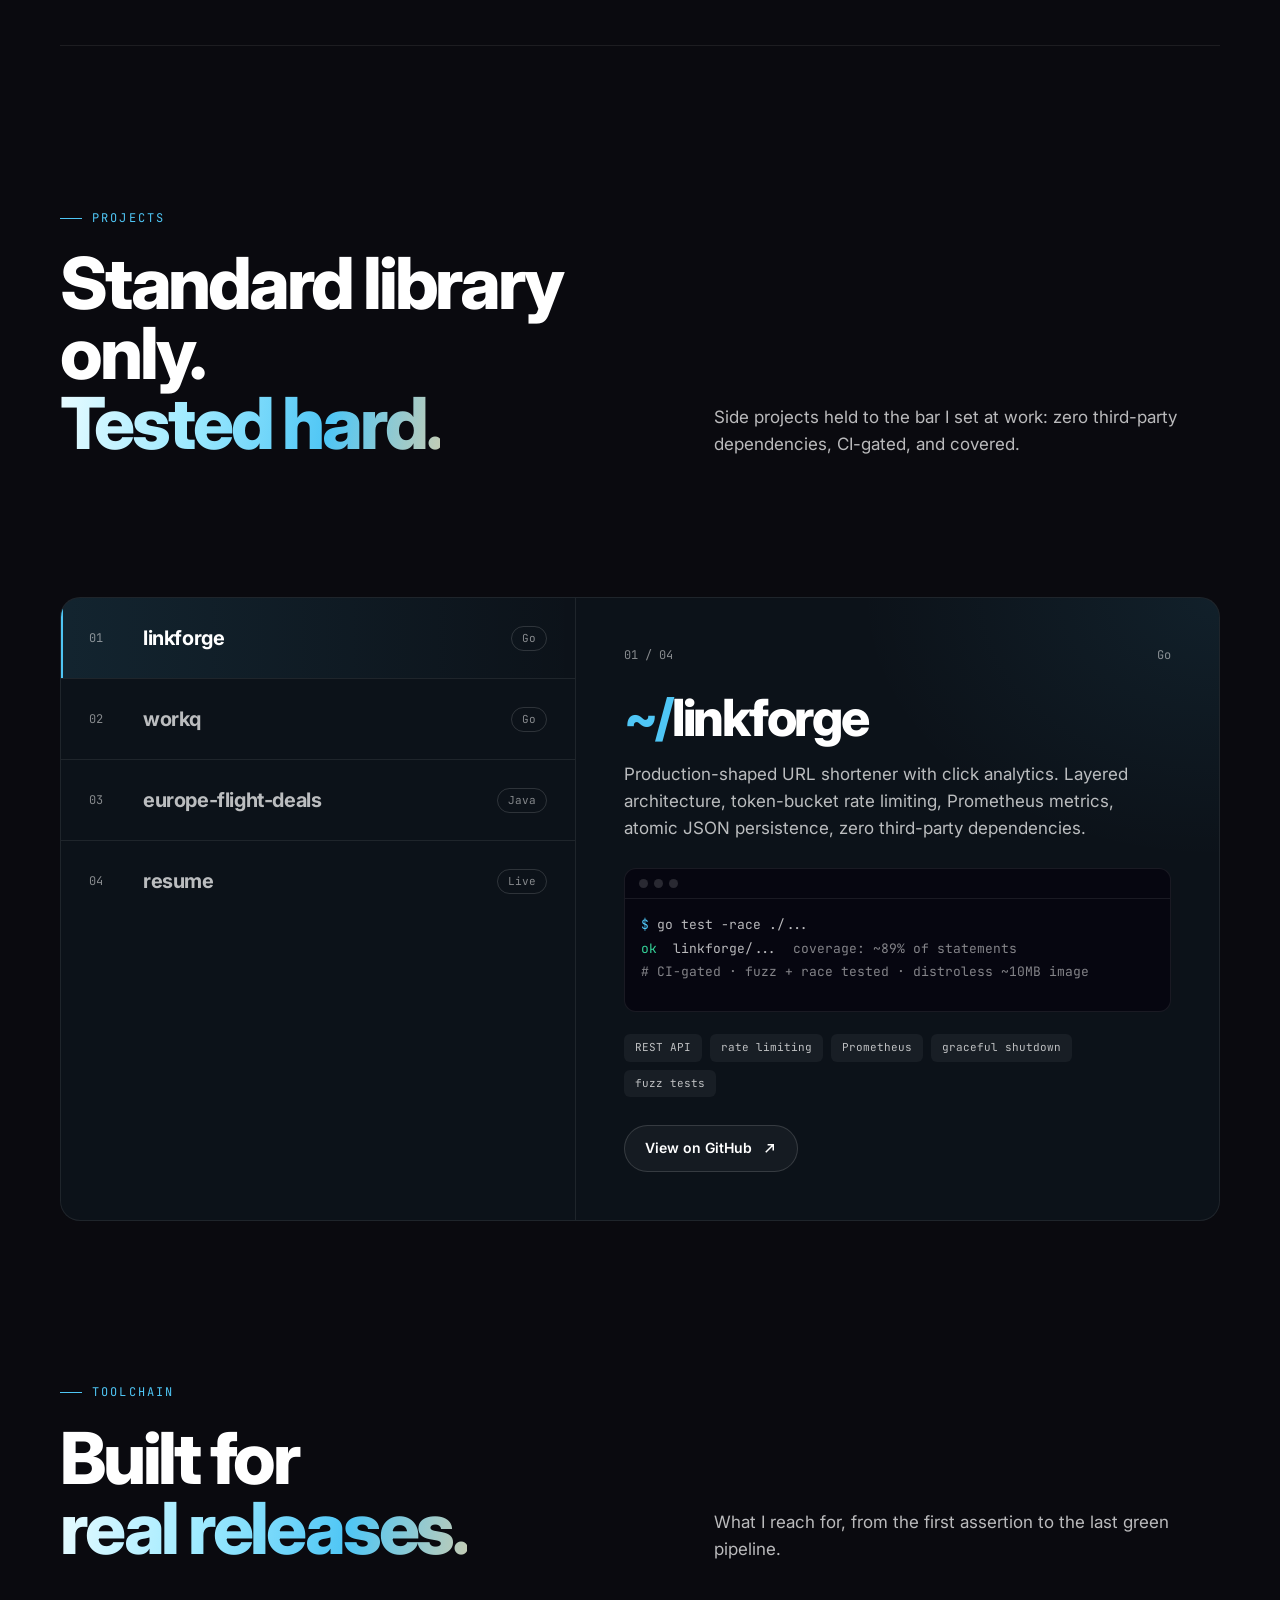
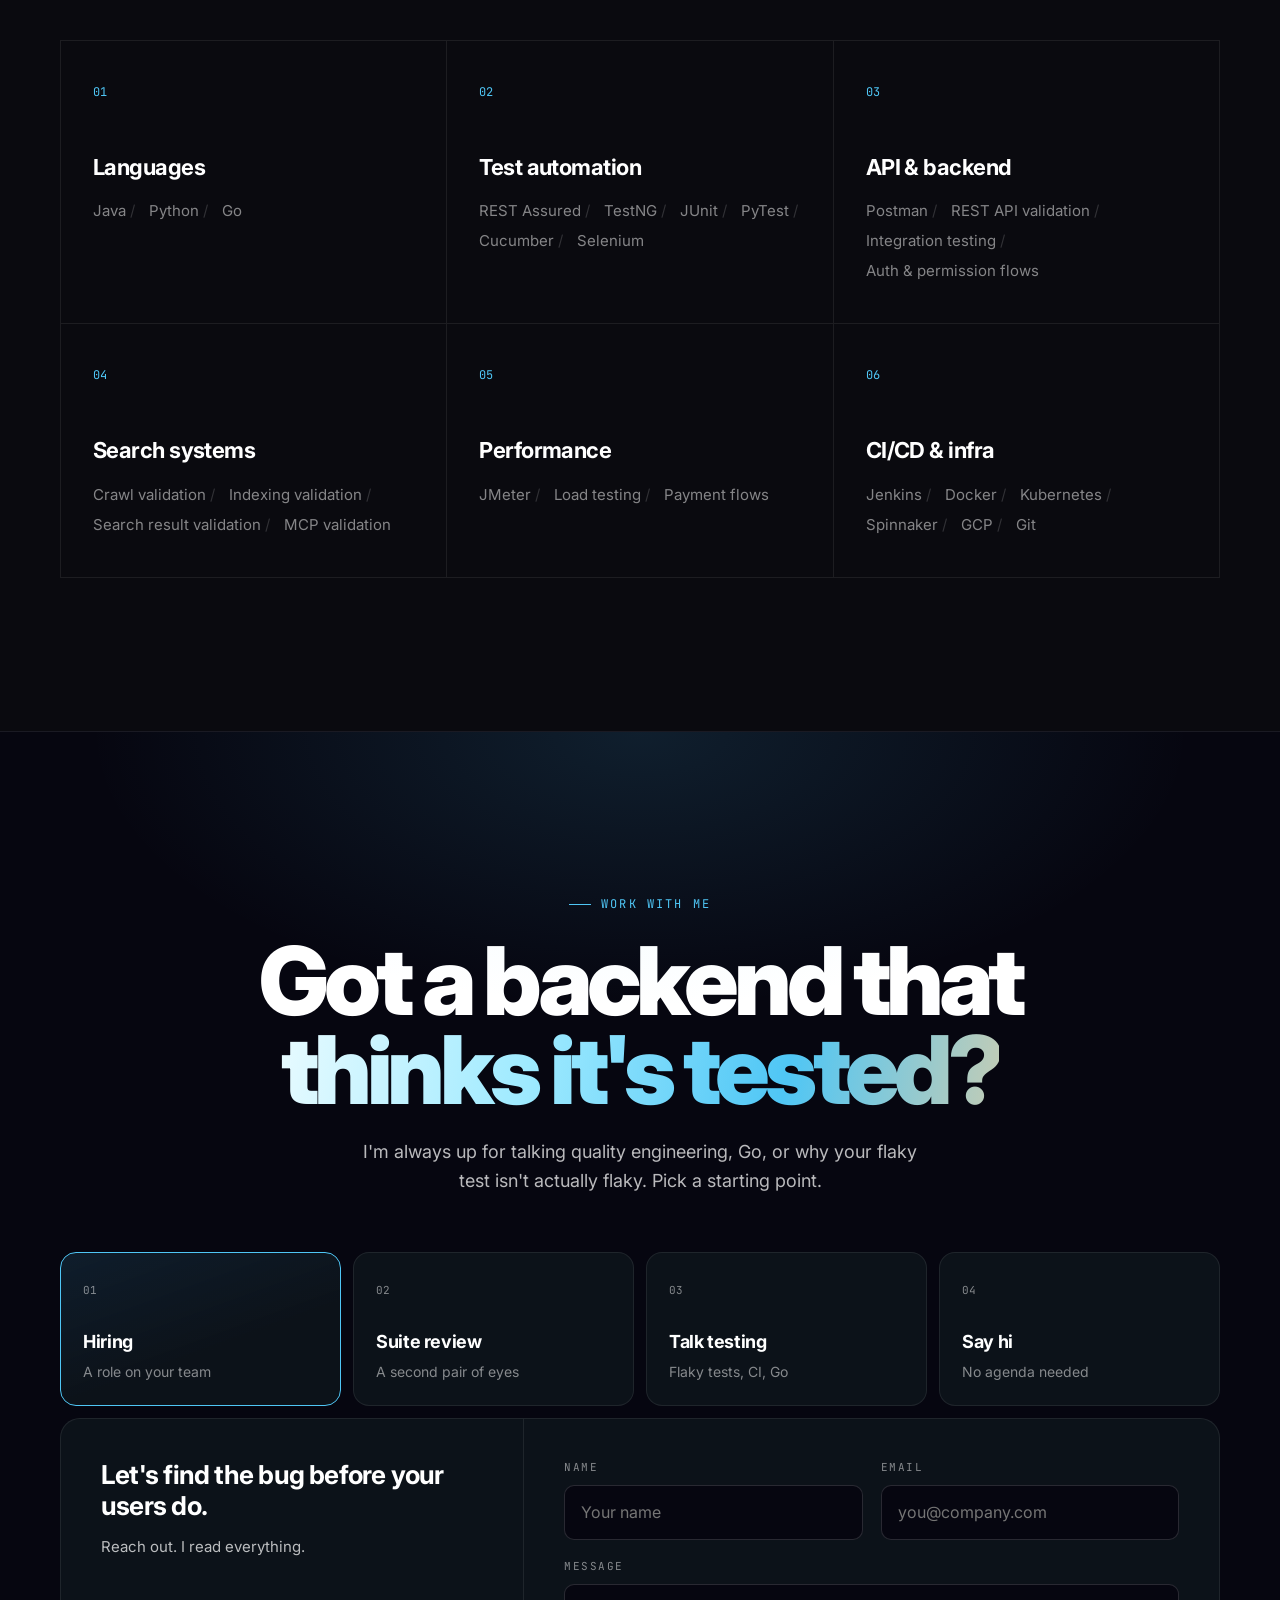
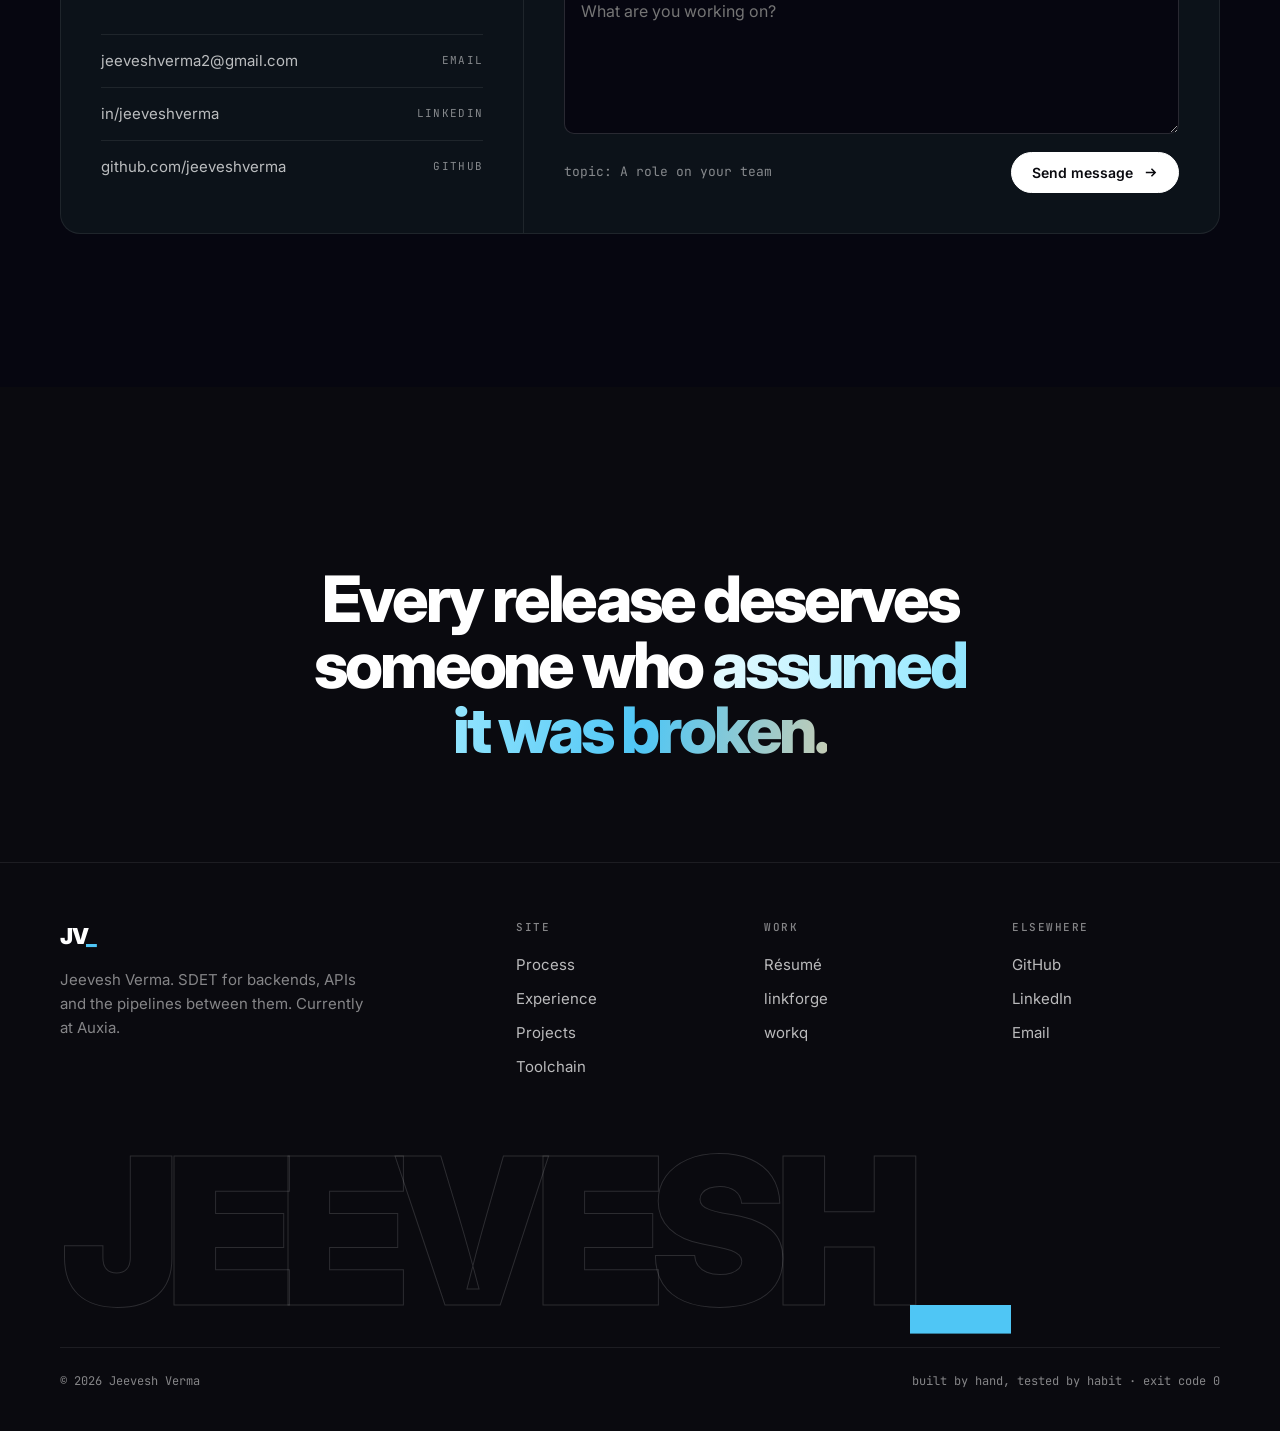
==== commit ee834ad7: "Redesign portfolio: dark cinematic layout, Auxia as current role" ====
--- a/index.html
+++ b/index.html
@@ -3,911 +3,817 @@
 <head>
 <meta charset="UTF-8">
 <meta name="viewport" content="width=device-width, initial-scale=1.0">
-<title>Jeevesh Verma</title>
-<meta name="description" content="Jeevesh Verma — SDET specializing in backend testing, API automation, and CI/CD-driven quality engineering. Currently at Glean.">
-<meta property="og:title" content="Jeevesh Verma — SDET, Backend Quality">
-<meta property="og:description" content="Backend testing, API automation, connector validation, and CI/CD-driven quality engineering.">
+<title>Jeevesh Verma — SDET, Backend</title>
+<meta name="description" content="Jeevesh Verma, Software Development Engineer in Test. Backend testing, API automation, connector validation and CI/CD-driven quality engineering.">
+<meta name="theme-color" content="#0a0a0f">
+<meta property="og:title" content="Jeevesh Verma — SDET, Backend">
+<meta property="og:description" content="I break backends before your users can.">
 <meta property="og:type" content="website">
 <meta property="og:url" content="https://jeeveshverma.github.io/">
-<link rel="icon" href="data:image/svg+xml,%3Csvg xmlns='http://www.w3.org/2000/svg' viewBox='0 0 100 100'%3E%3Crect width='100' height='100' rx='20' fill='%230C1214'/%3E%3Cpath d='M28 52l16 16 30-34' stroke='%2357C99B' stroke-width='10' fill='none' stroke-linecap='round' stroke-linejoin='round'/%3E%3C/svg%3E">
+<link rel="icon" href="data:image/svg+xml,%3Csvg xmlns='http://www.w3.org/2000/svg' viewBox='0 0 100 100'%3E%3Crect width='100' height='100' rx='22' fill='%230a0a0f'/%3E%3Ctext x='14' y='68' font-family='Arial' font-weight='900' font-size='50' fill='%23fff'%3EJV%3C/text%3E%3Crect x='72' y='62' width='16' height='7' fill='%234fc6f5'/%3E%3C/svg%3E">
 <link rel="preconnect" href="https://fonts.googleapis.com">
 <link rel="preconnect" href="https://fonts.gstatic.com" crossorigin>
-<link rel="stylesheet" href="https://fonts.googleapis.com/css2?family=Archivo:wdth,wght@62..125,100..900&family=Spline+Sans:wght@300..700&family=Spline+Sans+Mono:wght@300..700&display=swap">
+<link href="https://fonts.googleapis.com/css2?family=Inter:wght@300..900&family=JetBrains+Mono:wght@400;500;600&display=swap" rel="stylesheet">
 <style>
   :root {
-    --bg: #0C1214;
-    --surface: #121A1D;
-    --surface-2: #162023;
-    --line: #1F2B2E;
-    --line-bright: #2B3B3F;
-    --text: #E9E7E0;
-    --muted: #93A6A3;
-    --faint: #5C6F6D;
-    --jade: #57C99B;
-    --jade-dim: rgba(87, 201, 155, 0.12);
-    --amber: #E0A458;
-    --amber-dim: rgba(224, 164, 88, 0.12);
-    --display: "Archivo", "Helvetica Neue", Arial, sans-serif;
-    --body: "Spline Sans", "Segoe UI", system-ui, sans-serif;
-    --mono: "Spline Sans Mono", "SF Mono", Consolas, monospace;
-  }
-
+    --bg: #0a0a0f;
+    --bg-deep: #060610;
+    --surface: #0c1219;
+    --surface-2: #101823;
+    --line: rgba(255,255,255,0.08);
+    --line-2: rgba(255,255,255,0.14);
+    --text: #ffffff;
+    --soft: rgba(255,255,255,0.72);
+    --muted: rgba(255,255,255,0.5);
+    --faint: rgba(255,255,255,0.32);
+    --cyan: #4fc6f5;
+    --cyan-hi: #9eeaff;
+    --ice: #e8fbff;
+    --amber: #ffcf94;
+    --green: #34d399;
+    --sans: "Inter", system-ui, -apple-system, "Segoe UI", sans-serif;
+    --mono: "JetBrains Mono", ui-monospace, "SF Mono", Menlo, monospace;
+    --gutter: clamp(16px, 4vw, 40px);
+    --max: 1240px;
+  }
   * { margin: 0; padding: 0; box-sizing: border-box; }
-
   html { scroll-behavior: smooth; }
+  body {
+    background: var(--bg);
+    color: var(--text);
+    font-family: var(--sans);
+    font-size: 17px;
+    line-height: 1.6;
+    -webkit-font-smoothing: antialiased;
+    overflow-x: hidden;
+  }
+  ::selection { background: var(--cyan); color: var(--bg); }
+  a { color: inherit; text-decoration: none; }
+  a:focus-visible, button:focus-visible, input:focus-visible, textarea:focus-visible {
+    outline: 2px solid var(--cyan); outline-offset: 3px; border-radius: 4px;
+  }
+  .wrap { max-width: var(--max); margin: 0 auto; padding: 0 var(--gutter); }
+  .eyebrow {
+    font-family: var(--mono); font-size: 12px; letter-spacing: 0.18em; text-transform: uppercase;
+    color: var(--cyan); display: inline-flex; align-items: center; gap: 10px;
+  }
+  .eyebrow::before { content: ""; width: 22px; height: 1px; background: var(--cyan); }
+  .grad {
+    background: linear-gradient(100deg, var(--ice) 0%, var(--cyan-hi) 35%, var(--cyan) 70%, var(--amber) 115%);
+    -webkit-background-clip: text; background-clip: text; color: transparent;
+  }
+  .cursor { display: inline-block; color: var(--cyan); animation: blink 1.05s steps(1) infinite; }
+  @keyframes blink { 50% { opacity: 0; } }
+
+  /* ---------- nav ---------- */
+  .nav {
+    position: fixed; inset: 0 0 auto 0; z-index: 50;
+    transition: background .3s ease, border-color .3s ease;
+    border-bottom: 1px solid transparent;
+  }
+  .nav.scrolled {
+    background: rgba(10,10,15,0.72);
+    backdrop-filter: blur(14px) saturate(140%);
+    -webkit-backdrop-filter: blur(14px) saturate(140%);
+    border-bottom-color: var(--line);
+  }
+  .nav-inner { display: flex; align-items: center; justify-content: space-between; height: 72px; gap: 20px; }
+  .nav-right { display: flex; gap: 8px; align-items: center; }
+  .logo { font-weight: 900; font-size: 22px; letter-spacing: -0.04em; }
+  .logo span { color: var(--cyan); }
+  .nav-links { display: flex; gap: 30px; font-size: 14px; color: var(--soft); }
+  .nav-links a { transition: color .2s; }
+  .nav-links a:hover { color: var(--text); }
+  .pill {
+    display: inline-flex; align-items: center; gap: 10px;
+    font-size: 14px; font-weight: 600; padding: 11px 20px; border-radius: 999px;
+    border: 1px solid var(--line-2); background: rgba(255,255,255,0.04); color: var(--text);
+    transition: background .2s, border-color .2s, transform .2s, color .2s; cursor: pointer;
+    font-family: var(--sans);
+  }
+  .pill:hover { border-color: var(--cyan); background: rgba(79,198,245,0.08); transform: translateY(-1px); }
+  .pill.solid { background: var(--text); color: var(--bg); border-color: var(--text); }
+  .pill.solid:hover { background: var(--cyan-hi); border-color: var(--cyan-hi); }
+  .pill svg { width: 15px; height: 15px; }
+  .menu-btn { display: none; background: none; border: 0; color: var(--text); cursor: pointer; padding: 8px; }
+  .menu-btn svg { width: 24px; height: 24px; }
+
+  /* ---------- hero ---------- */
+  .hero {
+    position: relative; min-height: 100svh; display: flex; flex-direction: column; justify-content: flex-end;
+    padding: 110px 0 32px; overflow: hidden; isolation: isolate;
+  }
+  #field { position: absolute; inset: 0; width: 100%; height: 100%; z-index: -2; }
+  .hero::after {
+    content: ""; position: absolute; inset: 0; z-index: -1; pointer-events: none;
+    background:
+      radial-gradient(ellipse 70% 55% at 75% 30%, rgba(79,198,245,0.16), transparent 70%),
+      radial-gradient(ellipse 50% 40% at 15% 85%, rgba(255,207,148,0.07), transparent 70%),
+      linear-gradient(180deg, rgba(10,10,15,0) 55%, var(--bg) 100%);
+  }
+  .hero-meta { display: flex; gap: 18px; flex-wrap: wrap; align-items: center; margin-bottom: 28px; }
+  .live {
+    font-family: var(--mono); font-size: 12px; color: var(--soft);
+    display: inline-flex; align-items: center; gap: 9px;
+    padding: 7px 14px; border: 1px solid var(--line-2); border-radius: 999px; background: rgba(10,10,15,0.5);
+  }
+  .live i { width: 7px; height: 7px; border-radius: 50%; background: var(--green); animation: ping 2s infinite; }
+  @keyframes ping { 0% { box-shadow: 0 0 0 0 rgba(52,211,153,.55); } 80%,100% { box-shadow: 0 0 0 9px rgba(52,211,153,0); } }
+  h1.headline { font-weight: 850; font-size: clamp(44px, 8.4vw, 124px); line-height: 0.92; letter-spacing: -0.055em; }
+  h1.headline .row { display: block; overflow: hidden; padding-bottom: 0.04em; }
+  h1.headline .row > span { display: inline-block; transform: translateY(105%); animation: rise 1s cubic-bezier(.2,.8,.2,1) forwards; }
+  h1.headline .row:nth-child(2) > span { animation-delay: .12s; }
+  h1.headline .row:nth-child(3) > span { animation-delay: .24s; }
+  h1.headline .us { color: var(--cyan); }
+  @keyframes rise { to { transform: translateY(0); } }
+  .hero-bottom {
+    display: grid; grid-template-columns: 1.1fr 1fr; gap: 40px; align-items: end;
+    margin-top: 36px; padding-top: 28px; border-top: 1px solid var(--line);
+  }
+  .hero-sub { font-size: clamp(17px, 1.6vw, 20px); color: var(--soft); max-width: 50ch; }
+  .hero-sub strong { color: var(--text); font-weight: 600; }
+  .hero-cta { display: flex; gap: 12px; flex-wrap: wrap; margin-top: 26px; }
+  .stats { display: grid; grid-template-columns: repeat(3, 1fr); }
+  .stat { padding: 0 20px; border-left: 1px solid var(--line); }
+  .stat b { display: block; font-size: clamp(30px, 4vw, 52px); font-weight: 800; letter-spacing: -0.04em; line-height: 1; font-variant-numeric: tabular-nums; }
+  .stat span { display: block; margin-top: 10px; font-family: var(--mono); font-size: 11px; letter-spacing: 0.1em; text-transform: uppercase; color: var(--muted); line-height: 1.5; }
+  .hero-foot {
+    display: flex; justify-content: space-between; align-items: center; margin-top: 30px;
+    font-family: var(--mono); font-size: 11px; letter-spacing: 0.14em; text-transform: uppercase; color: var(--muted);
+  }
+  .motion-btn {
+    background: none; border: 1px solid var(--line-2); color: var(--soft); border-radius: 999px;
+    padding: 8px 14px; font: inherit; letter-spacing: inherit; cursor: pointer; display: inline-flex; gap: 8px; align-items: center;
+  }
+  .motion-btn:hover { color: var(--text); border-color: var(--cyan); }
+  .scroll-cue { display: inline-flex; align-items: center; gap: 12px; }
+  .scroll-cue i { width: 1px; height: 34px; background: linear-gradient(var(--cyan), transparent); animation: drip 2s ease-in-out infinite; transform-origin: top; }
+  @keyframes drip { 0% { transform: scaleY(0); } 50% { transform: scaleY(1); } 100% { transform: scaleY(1); opacity: 0; } }
+
+  /* ---------- sections ---------- */
+  section { position: relative; padding: clamp(90px, 12vw, 160px) 0; }
+  .sec-head { display: grid; grid-template-columns: 1fr 1fr; gap: 40px; align-items: end; margin-bottom: clamp(48px, 6vw, 80px); }
+  h2.title { font-size: clamp(38px, 5.6vw, 80px); font-weight: 800; line-height: 0.98; letter-spacing: -0.045em; margin-top: 20px; }
+  .sec-head p { color: var(--soft); max-width: 46ch; justify-self: end; }
+
+  .reveal { opacity: 0; transform: translateY(28px); transition: opacity .9s cubic-bezier(.2,.8,.2,1), transform .9s cubic-bezier(.2,.8,.2,1); }
+  .reveal.in { opacity: 1; transform: none; }
+  .stagger > * { opacity: 0; transform: translateY(22px); transition: opacity .8s cubic-bezier(.2,.8,.2,1), transform .8s cubic-bezier(.2,.8,.2,1), border-color .25s, background .25s; }
+  .stagger.in > * { opacity: 1; transform: none; }
+  .stagger.in > *:nth-child(2) { transition-delay: .07s; } .stagger.in > *:nth-child(3) { transition-delay: .14s; }
+  .stagger.in > *:nth-child(4) { transition-delay: .21s; } .stagger.in > *:nth-child(5) { transition-delay: .28s; }
+  .stagger.in > *:nth-child(6) { transition-delay: .35s; }
+
+  /* ---------- marquee ---------- */
+  .marquee-band { border-top: 1px solid var(--line); border-bottom: 1px solid var(--line); padding: 30px 0; background: var(--bg-deep); }
+  .marquee-label { font-family: var(--mono); font-size: 11px; letter-spacing: .16em; text-transform: uppercase; color: var(--muted); text-align: center; margin-bottom: 20px; }
+  .marquee { overflow: hidden; mask-image: linear-gradient(90deg, transparent, #000 12%, #000 88%, transparent); -webkit-mask-image: linear-gradient(90deg, transparent, #000 12%, #000 88%, transparent); }
+  .marquee-track { display: flex; gap: 64px; width: max-content; animation: slide 38s linear infinite; }
+  .marquee-track span { font-size: clamp(22px, 2.6vw, 34px); font-weight: 700; letter-spacing: -0.03em; color: rgba(255,255,255,0.42); white-space: nowrap; display: inline-flex; align-items: center; gap: 64px; }
+  .marquee-track span::after { content: "✦"; font-size: 14px; color: var(--cyan); opacity: .7; }
+  @keyframes slide { to { transform: translateX(-50%); } }
+  body.paused .marquee-track, body.paused .cursor, body.paused .scroll-cue i, body.paused .live i { animation-play-state: paused; }
+
+  /* ---------- process stepper ---------- */
+  .process { display: grid; grid-template-columns: 0.9fr 1.1fr; gap: clamp(40px, 6vw, 100px); }
+  .process-sticky { position: sticky; top: 120px; align-self: start; }
+  .process-sticky > p { color: var(--soft); margin-top: 24px; max-width: 42ch; }
+  .step-count { font-family: var(--mono); font-size: 13px; color: var(--muted); margin-top: 30px; display: flex; align-items: center; gap: 14px; }
+  .step-count b { color: var(--text); font-weight: 600; font-size: 15px; }
+  .step-bar { flex: 1; max-width: 220px; height: 2px; background: var(--line); position: relative; overflow: hidden; border-radius: 2px; }
+  .step-bar i { position: absolute; inset: 0; transform-origin: left; transform: scaleX(0.166); background: linear-gradient(90deg, var(--cyan), var(--cyan-hi)); transition: transform .5s cubic-bezier(.2,.8,.2,1); }
+  .steps { display: flex; flex-direction: column; }
+  .step { padding: 34px 0; border-top: 1px solid var(--line); display: grid; grid-template-columns: 64px 1fr; gap: 20px; opacity: .32; transition: opacity .5s ease; }
+  .step:last-child { border-bottom: 1px solid var(--line); }
+  .step.active { opacity: 1; }
+  .step .n { font-family: var(--mono); font-size: 13px; color: var(--cyan); padding-top: 8px; }
+  .step h3 { font-size: clamp(22px, 2.4vw, 30px); font-weight: 700; letter-spacing: -0.03em; line-height: 1.15; }
+  .step p { color: var(--soft); margin-top: 10px; max-width: 52ch; }
+  .step code { font-family: var(--mono); font-size: 13px; color: var(--cyan-hi); background: rgba(79,198,245,0.08); padding: 2px 7px; border-radius: 4px; }
+
+  /* ---------- about ---------- */
+  .about { background: var(--bg-deep); border-top: 1px solid var(--line); border-bottom: 1px solid var(--line); overflow: hidden; }
+  .about::before {
+    content: ""; position: absolute; width: 900px; height: 900px; right: -300px; top: -200px; border-radius: 50%;
+    background: radial-gradient(circle, rgba(79,198,245,0.09), transparent 65%); pointer-events: none;
+  }
+  .statement { font-size: clamp(30px, 4.4vw, 62px); font-weight: 700; line-height: 1.08; letter-spacing: -0.04em; max-width: 20ch; margin-top: 22px; }
+  .statement .dim { color: rgba(255,255,255,0.32); }
+  .about-grid { display: grid; grid-template-columns: 1.3fr 1fr; gap: clamp(40px, 6vw, 100px); margin-top: clamp(50px, 6vw, 80px); }
+  .about-copy p { color: var(--soft); font-size: 18px; max-width: 58ch; }
+  .about-copy p + p { margin-top: 18px; }
+  .about-copy strong { color: var(--text); font-weight: 600; }
+  .facts { border-top: 1px solid var(--line); align-self: start; }
+  .facts div { display: flex; justify-content: space-between; gap: 20px; padding: 16px 0; border-bottom: 1px solid var(--line); font-size: 15px; }
+  .facts dt { font-family: var(--mono); font-size: 12px; text-transform: uppercase; letter-spacing: .12em; color: var(--muted); padding-top: 3px; }
+  .facts dd { text-align: right; }
+
+  /* ---------- experience ---------- */
+  .roles { border-top: 1px solid var(--line); }
+  .role { display: grid; grid-template-columns: 220px 1fr 1.25fr; gap: 40px; padding: 44px 0; border-bottom: 1px solid var(--line); position: relative; }
+  .role::before { content: ""; position: absolute; left: 0; top: -1px; height: 1px; width: 0; background: var(--cyan); transition: width .7s cubic-bezier(.2,.8,.2,1); }
+  .role:hover::before { width: 100%; }
+  .role .when { font-family: var(--mono); font-size: 13px; color: var(--muted); }
+  .role .when b { display: block; font-family: var(--sans); font-size: 46px; font-weight: 800; letter-spacing: -0.05em; color: var(--text); line-height: 1; margin-bottom: 10px; }
+  .role h3 { font-size: 26px; font-weight: 700; letter-spacing: -0.03em; line-height: 1.15; }
+  .role h3 .at { color: var(--cyan); }
+  .role .where { color: var(--muted); font-size: 14px; margin-top: 8px; }
+  .role ul { list-style: none; display: flex; flex-direction: column; gap: 12px; }
+  .role li { color: var(--soft); padding-left: 22px; position: relative; }
+  .role li::before { content: "→"; position: absolute; left: 0; color: var(--cyan); font-family: var(--mono); font-size: 14px; top: 2px; }
+  .role li strong { color: var(--text); font-weight: 600; }
+
+  /* ---------- projects (list + detail panel) ---------- */
+  .filters { display: flex; gap: 8px; flex-wrap: wrap; margin-bottom: 28px; }
+  .chip { font-family: var(--mono); font-size: 12px; padding: 8px 15px; border-radius: 999px; cursor: pointer; border: 1px solid var(--line-2); background: transparent; color: var(--soft); transition: all .2s; }
+  .chip:hover { color: var(--text); border-color: var(--faint); }
+  .chip[aria-pressed="true"] { background: var(--text); color: var(--bg); border-color: var(--text); }
+  .proj-shell { display: grid; grid-template-columns: 1fr 1.25fr; border: 1px solid var(--line); border-radius: 20px; overflow: hidden; background: var(--surface); }
+  .proj-list { list-style: none; border-right: 1px solid var(--line); }
+  .proj-list li + li { border-top: 1px solid var(--line); }
+  .proj-list li[hidden] { display: none; }
+  .proj-list button {
+    width: 100%; text-align: left; background: none; border: 0; color: var(--soft); cursor: pointer; font: inherit;
+    padding: 24px 28px; display: grid; grid-template-columns: 40px 1fr auto; gap: 14px; align-items: center; transition: background .25s, color .25s;
+  }
+  .proj-list button:hover { background: rgba(255,255,255,0.025); color: var(--text); }
+  .proj-list button[aria-selected="true"] { background: linear-gradient(90deg, rgba(79,198,245,0.1), transparent); color: var(--text); box-shadow: inset 2px 0 0 var(--cyan); }
+  .proj-list .pn { font-family: var(--mono); font-size: 12px; color: var(--muted); }
+  .proj-list .pt { font-size: 20px; font-weight: 700; letter-spacing: -0.02em; overflow-wrap: anywhere; }
+  .proj-list .pl { font-family: var(--mono); font-size: 11px; color: var(--muted); border: 1px solid var(--line-2); border-radius: 999px; padding: 3px 10px; }
+  .proj-panel { padding: clamp(24px, 4vw, 48px); position: relative; min-height: 460px; display: flex; flex-direction: column; }
+  .proj-panel::before { content: ""; position: absolute; inset: 0; background: radial-gradient(ellipse 80% 60% at 100% 0%, rgba(79,198,245,0.08), transparent 70%); pointer-events: none; }
+  .proj-panel > * { position: relative; }
+  .panel-top { display: flex; justify-content: space-between; align-items: center; font-family: var(--mono); font-size: 12px; color: var(--muted); }
+  .proj-panel h3 { font-size: clamp(30px, 4vw, 52px); font-weight: 800; letter-spacing: -0.045em; margin-top: 26px; line-height: 1; overflow-wrap: anywhere; }
+  .proj-panel h3 .tilde { color: var(--cyan); }
+  .proj-panel .desc { color: var(--soft); margin-top: 18px; font-size: 17px; max-width: 52ch; }
+  .terminal { margin-top: 26px; border: 1px solid var(--line); border-radius: 12px; background: var(--bg-deep); font-family: var(--mono); font-size: 13px; overflow: hidden; }
+  .terminal .bar { display: flex; gap: 6px; padding: 10px 14px; border-bottom: 1px solid var(--line); }
+  .terminal .bar i { width: 9px; height: 9px; border-radius: 50%; background: rgba(255,255,255,0.14); }
+  .terminal pre { padding: 14px 16px; white-space: pre-wrap; color: var(--soft); line-height: 1.8; min-height: 112px; font-family: inherit; }
+  .terminal .ok { color: var(--green); } .terminal .c { color: var(--muted); } .terminal .p { color: var(--cyan); }
+  .tags { display: flex; gap: 8px; flex-wrap: wrap; margin-top: 22px; }
+  .tags span { font-family: var(--mono); font-size: 11px; padding: 5px 11px; border-radius: 6px; background: rgba(255,255,255,0.05); color: var(--soft); }
+  .panel-link { margin-top: auto; padding-top: 28px; }
+
+  /* ---------- toolchain ---------- */
+  .caps { display: grid; grid-template-columns: repeat(3, 1fr); border-top: 1px solid var(--line); border-left: 1px solid var(--line); }
+  .cap { padding: 36px 32px 40px; border-right: 1px solid var(--line); border-bottom: 1px solid var(--line); position: relative; overflow: hidden; }
+  .cap::after { content: ""; position: absolute; inset: auto 0 0 0; height: 2px; background: linear-gradient(90deg, var(--cyan), var(--amber)); transform: scaleX(0); transform-origin: left; transition: transform .5s cubic-bezier(.2,.8,.2,1); }
+  .cap:hover { background: rgba(79,198,245,0.035); }
+  .cap:hover::after { transform: scaleX(1); }
+  .cap .n { font-family: var(--mono); font-size: 12px; color: var(--cyan); }
+  .cap h3 { font-size: 22px; font-weight: 700; letter-spacing: -0.025em; margin-top: 46px; }
+  .cap ul { list-style: none; display: flex; flex-wrap: wrap; gap: 6px 14px; margin-top: 14px; color: var(--muted); font-size: 15px; }
+  .cap li::after { content: " /"; color: rgba(255,255,255,0.16); }
+  .cap li:last-child::after { content: ""; }
+
+  /* ---------- contact ---------- */
+  .contact { background: var(--bg-deep); border-top: 1px solid var(--line); overflow: hidden; }
+  .contact::before {
+    content: ""; position: absolute; left: 50%; top: 0; width: 1200px; height: 600px; transform: translate(-50%, -50%);
+    background: radial-gradient(ellipse, rgba(79,198,245,0.13), transparent 65%); pointer-events: none;
+  }
+  .contact-head { text-align: center; max-width: 900px; margin: 0 auto; }
+  .contact-head h2 { font-size: clamp(42px, 7.4vw, 110px); font-weight: 850; letter-spacing: -0.055em; line-height: .94; margin-top: 22px; }
+  .contact-head p { color: var(--soft); margin: 24px auto 0; max-width: 52ch; font-size: 18px; }
+  .starts { display: grid; grid-template-columns: repeat(4, 1fr); gap: 12px; margin-top: 56px; }
+  .start { text-align: left; border: 1px solid var(--line); border-radius: 16px; padding: 22px; background: var(--surface); color: var(--text); cursor: pointer; font: inherit; }
+  .start:hover { border-color: var(--line-2); }
+  .start[aria-pressed="true"] { border-color: var(--cyan); background: linear-gradient(160deg, rgba(79,198,245,0.12), var(--surface) 60%); }
+  .start .n { font-family: var(--mono); font-size: 11px; color: var(--muted); }
+  .start b { display: block; margin-top: 26px; font-size: 18px; letter-spacing: -0.02em; }
+  .start span:last-child { display: block; color: var(--muted); font-size: 14px; margin-top: 4px; }
+  .form-shell { display: grid; grid-template-columns: 1fr 1.5fr; margin-top: 12px; border: 1px solid var(--line); border-radius: 20px; background: var(--surface); overflow: hidden; }
+  .form-side { padding: 40px; border-right: 1px solid var(--line); display: flex; flex-direction: column; gap: 14px; }
+  .form-side h3 { font-size: 26px; font-weight: 700; letter-spacing: -0.03em; line-height: 1.2; }
+  .form-side p { color: var(--soft); font-size: 15px; }
+  .direct { display: flex; flex-direction: column; margin-top: auto; padding-top: 20px; }
+  .direct a { display: flex; justify-content: space-between; align-items: center; gap: 12px; padding: 14px 0; border-top: 1px solid var(--line); font-size: 15px; color: var(--soft); transition: color .2s; overflow-wrap: anywhere; }
+  .direct a:hover { color: var(--cyan-hi); }
+  .direct a span { font-family: var(--mono); font-size: 11px; text-transform: uppercase; letter-spacing: .12em; color: var(--muted); }
+  form { padding: 40px; display: grid; grid-template-columns: 1fr 1fr; gap: 18px; }
+  .field { display: flex; flex-direction: column; gap: 8px; min-width: 0; }
+  .field.full { grid-column: 1 / -1; }
+  .field label { font-family: var(--mono); font-size: 11px; letter-spacing: .14em; text-transform: uppercase; color: var(--muted); }
+  .field input, .field textarea { font: inherit; font-size: 16px; color: var(--text); background: var(--bg-deep); border: 1px solid var(--line-2); border-radius: 10px; padding: 14px 16px; transition: border-color .2s; resize: vertical; width: 100%; }
+  .field input:focus, .field textarea:focus { outline: none; border-color: var(--cyan); }
+  .field textarea { min-height: 150px; }
+  .form-row { grid-column: 1 / -1; display: flex; align-items: center; justify-content: space-between; gap: 16px; flex-wrap: wrap; }
+  .form-status { font-family: var(--mono); font-size: 13px; color: var(--muted); }
+  .form-status.ok { color: var(--green); } .form-status.err { color: #ff8f8f; }
+
+  .closing { padding: clamp(100px, 14vw, 180px) var(--gutter) clamp(60px, 8vw, 100px); text-align: center; }
+  .closing p { font-size: clamp(30px, 5vw, 72px); font-weight: 800; letter-spacing: -0.05em; line-height: 1.02; max-width: 16ch; margin: 0 auto; }
+
+  footer { border-top: 1px solid var(--line); padding: 56px 0 40px; overflow: hidden; }
+  .foot-grid { display: grid; grid-template-columns: 2fr 1fr 1fr 1fr; gap: 40px; }
+  .foot-grid h4 { font-family: var(--mono); font-size: 11px; letter-spacing: .14em; text-transform: uppercase; color: var(--muted); font-weight: 500; margin-bottom: 16px; }
+  .foot-grid ul { list-style: none; display: flex; flex-direction: column; gap: 10px; font-size: 15px; color: var(--soft); }
+  .foot-grid a:hover { color: var(--cyan-hi); }
+  .foot-grid .blurb { color: var(--muted); font-size: 15px; margin-top: 14px; max-width: 34ch; }
+  .wordmark { font-size: clamp(56px, 16vw, 240px); font-weight: 900; letter-spacing: -0.07em; line-height: .8; margin-top: 70px; color: transparent; -webkit-text-stroke: 1px rgba(255,255,255,0.14); white-space: nowrap; user-select: none; }
+  .wordmark span { -webkit-text-stroke: 0; color: var(--cyan); }
+  .legal { display: flex; justify-content: space-between; gap: 16px; flex-wrap: wrap; margin-top: 34px; padding-top: 24px; border-top: 1px solid var(--line); font-family: var(--mono); font-size: 12px; color: var(--muted); }
+
+  /* ---------- responsive ---------- */
+  @media (max-width: 980px) {
+    .nav-links { display: none; }
+    .nav-links.open {
+      display: flex; flex-direction: column; position: absolute; top: 72px; left: 0; right: 0; gap: 0;
+      background: rgba(10,10,15,0.97); border-bottom: 1px solid var(--line); padding: 8px var(--gutter) 20px;
+    }
+    .nav-links.open a { padding: 14px 0; border-bottom: 1px solid var(--line); font-size: 17px; }
+    .menu-btn { display: inline-flex; }
+    .hero-bottom, .sec-head, .process, .about-grid, .proj-shell, .form-shell { grid-template-columns: 1fr; }
+    .sec-head p { justify-self: start; }
+    .process-sticky { position: static; }
+    .role { grid-template-columns: 1fr; gap: 18px; }
+    .caps { grid-template-columns: 1fr 1fr; }
+    .starts { grid-template-columns: 1fr 1fr; }
+    .proj-list { border-right: 0; border-bottom: 1px solid var(--line); }
+    .form-side { border-right: 0; border-bottom: 1px solid var(--line); }
+    .foot-grid { grid-template-columns: 1fr 1fr 1fr; }
+    .foot-grid > :first-child { grid-column: 1 / -1; }
+  }
+  @media (max-width: 600px) {
+    body { font-size: 16px; }
+    .nav .pill.solid { padding: 9px 14px; font-size: 13px; }
+    .stat { padding: 0 10px; }
+    .stat:first-child { padding-left: 0; border-left: 0; }
+    .stat span { font-size: 10px; letter-spacing: .06em; }
+    .caps { grid-template-columns: 1fr; }
+    .cap { padding: 28px 22px 30px; }
+    .cap h3 { margin-top: 22px; }
+    form, .form-side { padding: 26px 20px; }
+    form { grid-template-columns: 1fr; }
+    .proj-list button { padding: 18px 20px; grid-template-columns: 30px 1fr auto; }
+    .proj-panel { min-height: 0; }
+    .step { grid-template-columns: 40px 1fr; gap: 12px; }
+    .hero-foot .scroll-cue { display: none; }
+    .foot-grid { grid-template-columns: 1fr 1fr; }
+  }
   @media (prefers-reduced-motion: reduce) {
     html { scroll-behavior: auto; }
     *, *::before, *::after { animation: none !important; transition: none !important; }
-  }
-
-  body {
-    background: var(--bg);
-    color: var(--text);
-    font-family: var(--body);
-    font-weight: 340;
-    font-size: 1.0625rem;
-    line-height: 1.65;
-    -webkit-font-smoothing: antialiased;
-  }
-
-  ::selection { background: var(--jade); color: var(--bg); }
-
-  a { color: var(--jade); text-decoration: none; }
-  a:hover { text-decoration: underline; text-underline-offset: 3px; }
-  a:focus-visible, button:focus-visible {
-    outline: 2px solid var(--jade);
-    outline-offset: 3px;
-    border-radius: 2px;
-  }
-
-  .wrap {
-    max-width: 920px;
-    margin: 0 auto;
-    padding: 0 24px;
-  }
-
-  /* ---------- top bar ---------- */
-  header.top {
-    border-bottom: 1px solid var(--line);
-  }
-  .top-inner {
-    display: flex;
-    align-items: center;
-    justify-content: space-between;
-    gap: 16px;
-    padding: 18px 0;
-    font-family: var(--mono);
-    font-size: 0.8125rem;
-  }
-  .top-brand { color: var(--text); font-weight: 500; letter-spacing: 0.02em; }
-  .top-brand .tld { color: var(--faint); }
-  nav.top-nav { display: flex; gap: 22px; flex-wrap: wrap; }
-  nav.top-nav a { color: var(--muted); }
-  nav.top-nav a:hover { color: var(--jade); text-decoration: none; }
-
-  /* ---------- hero ---------- */
-  .hero { padding: 84px 0 64px; }
-
-  .status-line {
-    font-family: var(--mono);
-    font-size: 0.875rem;
-    color: var(--muted);
-    display: flex;
-    align-items: center;
-    gap: 10px;
-    flex-wrap: wrap;
-  }
-  .status-dot {
-    width: 8px; height: 8px; border-radius: 50%;
-    background: var(--jade);
-    box-shadow: 0 0 0 4px var(--jade-dim);
-    flex: none;
-  }
-  .status-line .k { color: var(--faint); }
-  .status-line .v { color: var(--text); }
-
-  h1.name {
-    font-family: var(--display);
-    font-variation-settings: "wdth" 122;
-    font-weight: 780;
-    font-size: clamp(2.9rem, 8.5vw, 5.4rem);
-    line-height: 1.02;
-    letter-spacing: -0.015em;
-    text-transform: uppercase;
-    margin-top: 26px;
-    text-wrap: balance;
-  }
-  h1.name .accent { color: var(--jade); }
-
-  .hero-sub {
-    margin-top: 26px;
-    max-width: 58ch;
-    color: var(--muted);
-    font-size: 1.125rem;
-  }
-  .hero-sub strong { color: var(--text); font-weight: 500; }
-
-  .hero-actions {
-    margin-top: 36px;
-    display: flex;
-    gap: 14px;
-    flex-wrap: wrap;
-  }
-  .btn {
-    font-family: var(--mono);
-    font-size: 0.875rem;
-    padding: 12px 22px;
-    border-radius: 6px;
-    border: 1px solid var(--line-bright);
-    color: var(--text);
-    display: inline-flex;
-    align-items: center;
-    gap: 9px;
-    transition: border-color 0.18s ease, background 0.18s ease, transform 0.18s ease;
-  }
-  .btn:hover { text-decoration: none; border-color: var(--jade); transform: translateY(-1px); }
-  .btn.primary {
-    background: var(--jade);
-    border-color: var(--jade);
-    color: #06130E;
-    font-weight: 600;
-  }
-  .btn.primary:hover { background: #6BDCAF; border-color: #6BDCAF; }
-  .btn svg { width: 15px; height: 15px; flex: none; }
-
-  /* ---------- run summary strip ---------- */
-  .runstrip {
-    border: 1px solid var(--line);
-    border-radius: 10px;
-    background: var(--surface);
-    display: grid;
-    grid-template-columns: repeat(3, 1fr);
-    overflow: hidden;
-  }
-  .runstrip .cell {
-    padding: 22px 24px;
-    border-left: 1px solid var(--line);
-  }
-  .runstrip .cell:first-child { border-left: none; }
-  .runstrip .num {
-    font-family: var(--mono);
-    font-size: 1.75rem;
-    font-weight: 600;
-    font-variant-numeric: tabular-nums;
-    color: var(--text);
-    display: flex;
-    align-items: baseline;
-    gap: 6px;
-  }
-  .runstrip .num .arrow { color: var(--jade); font-size: 1.2rem; }
-  .runstrip .lbl {
-    margin-top: 6px;
-    font-family: var(--mono);
-    font-size: 0.75rem;
-    letter-spacing: 0.08em;
-    text-transform: uppercase;
-    color: var(--faint);
-  }
-
-  /* ---------- sections ---------- */
-  section { padding: 72px 0 0; }
-  section:last-of-type { padding-bottom: 72px; }
-
-  .sec-head {
-    display: flex;
-    align-items: baseline;
-    gap: 16px;
-    margin-bottom: 34px;
-  }
-  .sec-head::after {
-    content: "";
-    flex: 1;
-    height: 1px;
-    background: var(--line);
-    align-self: center;
-  }
-  h2 {
-    font-family: var(--display);
-    font-variation-settings: "wdth" 118;
-    font-weight: 700;
-    font-size: 1.5rem;
-    text-transform: uppercase;
-    letter-spacing: 0.01em;
-  }
-  .sec-tag {
-    font-family: var(--mono);
-    font-size: 0.75rem;
-    color: var(--faint);
-    letter-spacing: 0.06em;
-  }
-
-  /* ---------- about ---------- */
-  .about-grid {
-    display: grid;
-    grid-template-columns: 1.6fr 1fr;
-    gap: 48px;
-  }
-  .about-grid p { max-width: 62ch; color: var(--muted); }
-  .about-grid p + p { margin-top: 18px; }
-  .about-grid p strong { color: var(--text); font-weight: 500; }
-
-  .facts {
-    font-family: var(--mono);
-    font-size: 0.8438rem;
-    border-left: 1px solid var(--line);
-    padding-left: 28px;
-    display: flex;
-    flex-direction: column;
-    gap: 14px;
-    height: fit-content;
-  }
-  .facts .row { display: flex; flex-direction: column; gap: 2px; }
-  .facts .k { color: var(--faint); font-size: 0.75rem; letter-spacing: 0.06em; text-transform: uppercase; }
-  .facts .v { color: var(--text); }
-
-  /* ---------- experience ledger ---------- */
-  .job {
-    display: grid;
-    grid-template-columns: 170px 1fr;
-    gap: 32px;
-    padding: 30px 0;
-    border-top: 1px solid var(--line);
-  }
-  .job:last-child { border-bottom: 1px solid var(--line); }
-  .job-when {
-    font-family: var(--mono);
-    font-size: 0.8125rem;
-    color: var(--faint);
-    padding-top: 4px;
-    display: flex;
-    flex-direction: column;
-    gap: 6px;
-  }
-  .job-when .current {
-    color: var(--jade);
-    display: inline-flex;
-    align-items: center;
-    gap: 7px;
-  }
-  .job-when .current::before {
-    content: "";
-    width: 6px; height: 6px; border-radius: 50%;
-    background: var(--jade);
-  }
-  .job h3 {
-    font-family: var(--body);
-    font-weight: 560;
-    font-size: 1.1875rem;
-    color: var(--text);
-  }
-  .job h3 .co { color: var(--jade); }
-  .job .loc {
-    font-family: var(--mono);
-    font-size: 0.78rem;
-    color: var(--faint);
-    margin-top: 3px;
-  }
-  .job ul {
-    margin-top: 14px;
-    list-style: none;
-    display: flex;
-    flex-direction: column;
-    gap: 9px;
-  }
-  .job li {
-    color: var(--muted);
-    padding-left: 22px;
-    position: relative;
-    font-size: 0.9844rem;
-  }
-  .job li::before {
-    content: "✓";
-    position: absolute;
-    left: 0;
-    top: 0;
-    color: var(--jade);
-    font-family: var(--mono);
-    font-size: 0.82rem;
-  }
-  .job li strong { color: var(--text); font-weight: 500; }
-
-  /* ---------- projects ---------- */
-  .proj-grid {
-    display: grid;
-    grid-template-columns: 1fr 1fr;
-    gap: 20px;
-  }
-  .card {
-    display: flex;
-    flex-direction: column;
-    border: 1px solid var(--line);
-    border-radius: 10px;
-    background: var(--surface);
-    padding: 26px 26px 22px;
-    color: inherit;
-    transition: border-color 0.18s ease, background 0.18s ease, transform 0.18s ease;
-  }
-  a.card:hover {
-    text-decoration: none;
-    border-color: var(--jade);
-    background: var(--surface-2);
-    transform: translateY(-2px);
-  }
-  .card-top {
-    display: flex;
-    align-items: center;
-    justify-content: space-between;
-    gap: 12px;
-    font-family: var(--mono);
-  }
-  .card-name { font-size: 1rem; font-weight: 600; color: var(--text); }
-  .card-name .slash { color: var(--faint); font-weight: 400; }
-  .chip {
-    font-size: 0.6875rem;
-    letter-spacing: 0.07em;
-    text-transform: uppercase;
-    padding: 4px 10px;
-    border-radius: 99px;
-    white-space: nowrap;
-  }
-  .chip.go { background: var(--jade-dim); color: var(--jade); }
-  .chip.java { background: var(--amber-dim); color: var(--amber); }
-  .card p {
-    margin-top: 12px;
-    color: var(--muted);
-    font-size: 0.9375rem;
-    flex: 1;
-  }
-  .card-meta {
-    margin-top: 18px;
-    font-family: var(--mono);
-    font-size: 0.75rem;
-    color: var(--faint);
-    display: flex;
-    gap: 16px;
-    flex-wrap: wrap;
-  }
-  .card-meta .m { display: inline-flex; align-items: center; gap: 6px; }
-  .card-meta .m::before { content: "·"; color: var(--line-bright); }
-  .card-meta .m:first-child::before { content: none; }
-  .card-meta .pass { color: var(--jade); }
-
-  /* ---------- skills ---------- */
-  .skill-rows { display: flex; flex-direction: column; gap: 0; }
-  .skill-row {
-    display: grid;
-    grid-template-columns: 220px 1fr;
-    gap: 28px;
-    padding: 18px 0;
-    border-top: 1px solid var(--line);
-  }
-  .skill-row:last-child { border-bottom: 1px solid var(--line); }
-  .skill-row .k {
-    font-family: var(--mono);
-    font-size: 0.75rem;
-    letter-spacing: 0.07em;
-    text-transform: uppercase;
-    color: var(--faint);
-    padding-top: 5px;
-  }
-  .tags { display: flex; flex-wrap: wrap; gap: 8px; }
-  .tag {
-    font-family: var(--mono);
-    font-size: 0.8125rem;
-    color: var(--muted);
-    border: 1px solid var(--line);
-    border-radius: 6px;
-    padding: 5px 12px;
-    transition: border-color 0.15s ease, color 0.15s ease;
-  }
-  .tag:hover { border-color: var(--jade); color: var(--text); }
-
-  /* ---------- contact ---------- */
-  .contact-box {
-    border: 1px solid var(--line);
-    border-radius: 12px;
-    background: linear-gradient(180deg, var(--surface) 0%, var(--bg) 100%);
-    padding: 56px 40px;
-    text-align: left;
-  }
-  .contact-box h2 {
-    font-size: clamp(1.7rem, 4.5vw, 2.5rem);
-    max-width: 22ch;
-    text-wrap: balance;
-  }
-  .contact-box p { margin-top: 16px; color: var(--muted); max-width: 52ch; }
-  .contact-links {
-    margin-top: 32px;
-    display: flex;
-    gap: 14px;
-    flex-wrap: wrap;
-  }
-
-  /* ---------- contact form ---------- */
-  .contact-form {
-    margin-top: 36px;
-    display: grid;
-    grid-template-columns: 1fr 1fr;
-    gap: 14px;
-    max-width: 640px;
-  }
-  .contact-form .full { grid-column: 1 / -1; }
-  .field label {
-    display: block;
-    font-family: var(--mono);
-    font-size: 0.7rem;
-    letter-spacing: 0.08em;
-    text-transform: uppercase;
-    color: var(--faint);
-    margin-bottom: 7px;
-  }
-  .field input, .field textarea {
-    width: 100%;
-    background: var(--bg);
-    border: 1px solid var(--line-bright);
-    border-radius: 6px;
-    color: var(--text);
-    font-family: var(--body);
-    font-size: 0.9375rem;
-    padding: 11px 14px;
-    transition: border-color 0.15s ease;
-  }
-  .field textarea { min-height: 120px; resize: vertical; }
-  .field input:focus, .field textarea:focus {
-    outline: none;
-    border-color: var(--jade);
-  }
-  .field input::placeholder, .field textarea::placeholder { color: var(--faint); }
-  .form-foot {
-    grid-column: 1 / -1;
-    display: flex;
-    align-items: center;
-    gap: 18px;
-    flex-wrap: wrap;
-  }
-  .btn.submit { cursor: pointer; background: var(--jade); border-color: var(--jade); color: #06130E; font-weight: 600; }
-  .btn.submit:hover { background: #6BDCAF; border-color: #6BDCAF; }
-  .btn.submit:disabled { opacity: 0.55; cursor: wait; transform: none; }
-  .form-status {
-    font-family: var(--mono);
-    font-size: 0.8125rem;
-    color: var(--muted);
-  }
-  .form-status.ok { color: var(--jade); }
-  .form-status.err { color: var(--amber); }
-
-  footer {
-    border-top: 1px solid var(--line);
-    margin-top: 72px;
-  }
-  .foot-inner {
-    padding: 26px 0;
-    display: flex;
-    justify-content: space-between;
-    gap: 16px;
-    flex-wrap: wrap;
-    font-family: var(--mono);
-    font-size: 0.75rem;
-    color: var(--faint);
-  }
-  .foot-inner a { color: var(--muted); }
-
-  /* ---------- cursor blink ---------- */
-  .cursor {
-    display: inline-block;
-    width: 8px;
-    height: 1em;
-    background: var(--jade);
-    vertical-align: text-bottom;
-    margin-left: 2px;
-    animation: blink 1.1s steps(1) infinite;
-  }
-  @keyframes blink { 50% { opacity: 0; } }
-
-  /* ---------- reveal on scroll ---------- */
-  .reveal { opacity: 0; transform: translateY(14px); transition: opacity 0.55s ease, transform 0.55s ease; }
-  .reveal.in { opacity: 1; transform: none; }
-  @media (prefers-reduced-motion: reduce) {
-    .reveal { opacity: 1; transform: none; }
-  }
-
-  /* ---------- responsive ---------- */
-  @media (max-width: 760px) {
-    .runstrip { grid-template-columns: 1fr; }
-    .runstrip .cell { border-left: none; border-top: 1px solid var(--line); }
-    .runstrip .cell:first-child { border-top: none; }
-    .about-grid { grid-template-columns: 1fr; gap: 36px; }
-    .facts { border-left: none; border-top: 1px solid var(--line); padding-left: 0; padding-top: 24px; }
-    .job { grid-template-columns: 1fr; gap: 10px; padding: 24px 0; }
-    .job-when { flex-direction: row; gap: 12px; align-items: center; }
-    .proj-grid { grid-template-columns: 1fr; }
-    .skill-row { grid-template-columns: 1fr; gap: 10px; }
-    .hero { padding: 56px 0 48px; }
-    .contact-box { padding: 40px 26px; }
+    .reveal, .stagger > * { opacity: 1; transform: none; }
+    h1.headline .row > span { transform: none; }
   }
 </style>
 </head>
 <body>
 
-<header class="top">
-  <div class="wrap top-inner">
-    <span class="top-brand">jeeveshverma<span class="tld">.github.io</span></span>
-    <nav class="top-nav" aria-label="Site">
-      <a href="#about">about</a>
-      <a href="#experience">experience</a>
-      <a href="#projects">projects</a>
-      <a href="#skills">skills</a>
-      <a href="#contact">contact</a>
+<header class="nav" id="nav">
+  <div class="wrap nav-inner">
+    <a class="logo" href="#top" aria-label="Jeevesh Verma, home">JV<span>_</span></a>
+    <nav class="nav-links" id="nav-links" aria-label="Primary">
+      <a href="#process">Process</a>
+      <a href="#about">About</a>
+      <a href="#experience">Experience</a>
+      <a href="#projects">Projects</a>
+      <a href="#toolchain">Toolchain</a>
     </nav>
+    <div class="nav-right">
+      <a class="pill solid" href="#contact">Get in touch</a>
+      <button class="menu-btn" id="menu-btn" aria-label="Open menu" aria-expanded="false" aria-controls="nav-links">
+        <svg viewBox="0 0 24 24" fill="none" stroke="currentColor" stroke-width="1.8" stroke-linecap="round"><path d="M4 8h16M4 16h16"/></svg>
+      </button>
+    </div>
   </div>
 </header>
 
-<main>
-  <div class="wrap">
-
-    <!-- HERO -->
-    <div class="hero">
-      <div class="status-line">
-        <span class="status-dot" aria-hidden="true"></span>
-        <span><span class="k">status:</span> <span class="v">shipping quality at Glean</span></span>
-        <span class="k">·</span>
-        <span><span class="k">loc:</span> <span class="v">Bangalore, IN</span></span>
-        <span class="cursor" aria-hidden="true"></span>
-      </div>
-
-      <h1 class="name">Jeevesh<br>Verma<span class="accent">.</span></h1>
-
-      <p class="hero-sub">
-        <strong>Software Development Engineer in Test</strong> — I break backends
-        before your users can. Backend testing, API automation, connector
-        validation, and CI/CD-driven quality engineering.
-      </p>
-
-      <div class="hero-actions">
-        <a class="btn primary" href="https://jeeveshverma.github.io/resume/">
-          <svg viewBox="0 0 24 24" fill="none" stroke="currentColor" stroke-width="2" stroke-linecap="round" stroke-linejoin="round" aria-hidden="true"><path d="M14 2H6a2 2 0 0 0-2 2v16a2 2 0 0 0 2 2h12a2 2 0 0 0 2-2V8z"/><polyline points="14 2 14 8 20 8"/></svg>
-          View résumé
-        </a>
-        <a class="btn" href="https://github.com/jeeveshverma">
-          <svg viewBox="0 0 24 24" fill="currentColor" aria-hidden="true"><path d="M12 .5C5.65.5.5 5.65.5 12c0 5.08 3.29 9.39 7.86 10.91.58.11.79-.25.79-.55v-2.17c-3.2.7-3.87-1.36-3.87-1.36-.53-1.33-1.28-1.69-1.28-1.69-1.05-.71.08-.7.08-.7 1.16.08 1.77 1.19 1.77 1.19 1.03 1.76 2.7 1.25 3.36.96.1-.75.4-1.25.73-1.54-2.55-.29-5.23-1.28-5.23-5.68 0-1.26.45-2.28 1.19-3.09-.12-.29-.52-1.46.11-3.05 0 0 .97-.31 3.17 1.18a11 11 0 0 1 5.78 0c2.2-1.49 3.17-1.18 3.17-1.18.63 1.59.23 2.76.11 3.05.74.81 1.19 1.83 1.19 3.09 0 4.41-2.69 5.38-5.25 5.67.41.35.78 1.05.78 2.12v3.14c0 .3.21.67.8.55A11.5 11.5 0 0 0 23.5 12C23.5 5.65 18.35.5 12 .5z"/></svg>
-          GitHub
-        </a>
-        <a class="btn" href="https://linkedin.com/in/jeeveshverma">
-          <svg viewBox="0 0 24 24" fill="currentColor" aria-hidden="true"><path d="M20.45 20.45h-3.55v-5.57c0-1.33-.03-3.04-1.85-3.04-1.85 0-2.14 1.45-2.14 2.94v5.67H9.36V9h3.41v1.56h.05c.47-.9 1.63-1.85 3.36-1.85 3.6 0 4.27 2.37 4.27 5.45zM5.34 7.43a2.06 2.06 0 1 1 0-4.12 2.06 2.06 0 0 1 0 4.12zM7.12 20.45H3.56V9h3.56zM22.22 0H1.77C.79 0 0 .77 0 1.72v20.55C0 23.23.79 24 1.77 24h20.45c.98 0 1.78-.77 1.78-1.73V1.72C24 .77 23.2 0 22.22 0z"/></svg>
-          LinkedIn
-        </a>
-      </div>
-    </div>
-
-    <!-- RUN SUMMARY -->
-    <div class="runstrip reveal" role="group" aria-label="Career highlights">
-      <div class="cell">
-        <div class="num">30% <span class="arrow">→</span> 98%</div>
-        <div class="lbl">regression automation coverage</div>
-      </div>
-      <div class="cell">
-        <div class="num">100+</div>
-        <div class="lbl">launch-blocking bugs caught</div>
-      </div>
-      <div class="cell">
-        <div class="num">−90%</div>
-        <div class="lbl">manual regression effort</div>
-      </div>
-    </div>
-
-    <!-- ABOUT -->
-    <section id="about">
+<main id="top">
+  <!-- ================= HERO ================= -->
+  <section class="hero" aria-label="Introduction">
+    <canvas id="field" aria-hidden="true"></canvas>
+    <div class="wrap">
+      <div class="hero-meta">
+        <span class="live"><i></i> Shipping quality at Auxia</span>
+        <span class="eyebrow">SDET · Backend · Bangalore</span>
+      </div>
+      <h1 class="headline" aria-label="Breaking backends before users do">
+        <span class="row" aria-hidden="true"><span>Breaking<span class="us">_</span></span></span>
+        <span class="row" aria-hidden="true"><span>Backends<span class="us">_</span></span></span>
+        <span class="row" aria-hidden="true"><span><span class="grad">Before_Users_Do</span><span class="cursor">_</span></span></span>
+      </h1>
+      <div class="hero-bottom">
+        <div>
+          <p class="hero-sub">I'm <strong>Jeevesh Verma</strong>, a Software Development Engineer in Test. Backend testing, API automation, connector validation and CI/CD-driven quality engineering.</p>
+          <div class="hero-cta">
+            <a class="pill solid" href="https://jeeveshverma.github.io/resume/">View résumé
+              <svg viewBox="0 0 16 16" fill="none" stroke="currentColor" stroke-width="1.6"><path d="M4 12 12 4M6 4h6v6"/></svg></a>
+            <a class="pill" href="https://github.com/jeeveshverma">GitHub</a>
+            <a class="pill" href="https://linkedin.com/in/jeeveshverma">LinkedIn</a>
+          </div>
+        </div>
+        <div class="stats">
+          <div class="stat"><b data-count="98" data-suffix="%">98%</b><span>Regression automation, up from 30%</span></div>
+          <div class="stat"><b data-count="100" data-suffix="+">100+</b><span>Launch-blocking bugs caught</span></div>
+          <div class="stat"><b data-count="90" data-prefix="−" data-suffix="%">−90%</b><span>Manual regression effort</span></div>
+        </div>
+      </div>
+      <div class="hero-foot">
+        <button class="motion-btn" id="motion-btn" aria-pressed="false">
+          <svg width="10" height="10" viewBox="0 0 10 10" fill="currentColor" id="motion-icon"><rect x="1" y="1" width="3" height="8"/><rect x="6" y="1" width="3" height="8"/></svg>
+          <span id="motion-label">Pause motion</span>
+        </button>
+        <span class="scroll-cue">Scroll to explore <i></i></span>
+      </div>
+    </div>
+  </section>
+
+  <!-- ================= MARQUEE ================= -->
+  <div class="marquee-band" aria-label="Systems I have tested">
+    <div class="marquee-label">Systems I've put under test</div>
+    <div class="marquee">
+      <div class="marquee-track">
+        <span>Google Drive</span><span>Workday</span><span>Notion</span><span>Tableau</span><span>Greenhouse</span><span>UPI Payments</span><span>MCP workflows</span><span>Search &amp; Indexing</span><span>AI decisioning</span>
+        <span aria-hidden="true">Google Drive</span><span aria-hidden="true">Workday</span><span aria-hidden="true">Notion</span><span aria-hidden="true">Tableau</span><span aria-hidden="true">Greenhouse</span><span aria-hidden="true">UPI Payments</span><span aria-hidden="true">MCP workflows</span><span aria-hidden="true">Search &amp; Indexing</span><span aria-hidden="true">AI decisioning</span>
+      </div>
+    </div>
+  </div>
+
+  <!-- ================= PROCESS ================= -->
+  <section id="process">
+    <div class="wrap process">
+      <div class="process-sticky reveal">
+        <span class="eyebrow">Process</span>
+        <h2 class="title">6 steps from spec to <span class="grad">safe to ship.</span></h2>
+        <p>How I take a backend from "works on my machine" to a release I'll put my name on.</p>
+        <div class="step-count"><b id="step-now">01</b> / 06 <span class="step-bar"><i id="step-fill"></i></span></div>
+      </div>
+      <div class="steps" id="steps">
+        <article class="step active"><span class="n">01</span><div><h3>Read the contract, not the happy path</h3><p>Every API, connector and permission rule gets mapped before a single test is written, including what it should refuse.</p></div></article>
+        <article class="step"><span class="n">02</span><div><h3>Map where it'll actually break</h3><p>Auth, permissions, incremental crawls, feature flags, environment config. Risk decides where the tests go.</p></div></article>
+        <article class="step"><span class="n">03</span><div><h3>Automate the regression</h3><p>Data-driven suites in <code>REST Assured</code>, <code>TestNG</code> and <code>PyTest</code>. Reusable patterns, so the next suite costs less than this one.</p></div></article>
+        <article class="step"><span class="n">04</span><div><h3>Wire it into CI/CD</h3><p>Suites run in Jenkins on every change, so a broken build is caught in minutes rather than at release time.</p></div></article>
+        <article class="step"><span class="n">05</span><div><h3>Break it on purpose</h3><p>Load with <code>JMeter</code>, multi-user access, odd inputs, wrong environments. If it can fail, I want to see it fail first.</p></div></article>
+        <article class="step"><span class="n">06</span><div><h3>Sign off the release</h3><p>Root-caused bugs, clear repro steps, and a qualification run the team can trust. Then it ships.</p></div></article>
+      </div>
+    </div>
+  </section>
+
+  <!-- ================= ABOUT ================= -->
+  <section class="about" id="about">
+    <div class="wrap">
+      <span class="eyebrow reveal">Who I am</span>
+      <p class="statement reveal">Working where the bugs hide. <span class="dim">The APIs, connectors and pipelines everything else depends on.</span></p>
+      <div class="about-grid">
+        <div class="about-copy reveal">
+          <p>I'm an SDET who lives on the backend. At <strong>Auxia</strong> I build the UI and API automation suites for its AI decisioning platform.</p>
+          <p>Before that, at <strong>Glean</strong>, I owned quality for enterprise data connectors (Google&nbsp;Drive, Workday, Notion, Tableau, Greenhouse), where I took regression automation from <strong>30% to 98%</strong> and caught <strong>100+ launch-blocking issues</strong> before they shipped.</p>
+          <p>Earlier I built the API automation practice at <strong>Birdeye</strong>, and led QA for <strong>Slice's UPI payments</strong> launch on a one-month deadline.</p>
+          <p>On the side I write Go: dependency-free services and libraries tested to ~90% coverage, because I hold my own code to the same bar I hold everyone else's.</p>
+        </div>
+        <dl class="facts reveal">
+          <div><dt>Role</dt><dd>SDET, Backend</dd></div>
+          <div><dt>Company</dt><dd>Auxia</dd></div>
+          <div><dt>Base</dt><dd>Bangalore, India</dd></div>
+          <div><dt>Education</dt><dd>B.Tech IT, KNIT Sultanpur</dd></div>
+          <div><dt>Languages</dt><dd>Java · Python · Go</dd></div>
+        </dl>
+      </div>
+    </div>
+  </section>
+
+  <!-- ================= EXPERIENCE ================= -->
+  <section id="experience">
+    <div class="wrap">
       <div class="sec-head">
-        <h2>About</h2>
-        <span class="sec-tag">$ whoami</span>
-      </div>
-      <div class="about-grid reveal">
-        <div>
-          <p>
-            I'm an SDET who lives on the backend — the APIs, connectors, and
-            pipelines that everything else depends on. At <strong>Glean</strong> I own
-            quality for enterprise data connectors (Google&nbsp;Drive, Workday, Notion,
-            Tableau, Greenhouse), where I took regression automation from
-            <strong>30% to 98%</strong> and caught 100+ launch-blocking issues before
-            they shipped.
-          </p>
-          <p>
-            Before that: built the API automation practice at <strong>Birdeye</strong>,
-            and led QA for <strong>Slice's UPI payments launch</strong> on a
-            one-month deadline. On the side, I write Go — dependency-free services
-            and libraries, tested to ~90% coverage, because I hold my own code to
-            the same bar I hold everyone else's.
-          </p>
-        </div>
-        <div class="facts">
-          <div class="row"><span class="k">role</span><span class="v">SDET — Backend</span></div>
-          <div class="row"><span class="k">company</span><span class="v">Glean</span></div>
-          <div class="row"><span class="k">base</span><span class="v">Bangalore, India</span></div>
-          <div class="row"><span class="k">education</span><span class="v">B.Tech IT, KNIT Sultanpur</span></div>
-          <div class="row"><span class="k">languages</span><span class="v">Java · Python · Go</span></div>
-        </div>
-      </div>
-    </section>
-
-    <!-- EXPERIENCE -->
-    <section id="experience">
-      <div class="sec-head">
-        <h2>Experience</h2>
-        <span class="sec-tag">git log --oneline</span>
-      </div>
-
-      <div class="job reveal">
-        <div class="job-when">
-          <span class="current">Jun 2025 — now</span>
-        </div>
-        <div>
-          <h3>SDET, Backend <span class="co">@ Glean</span></h3>
-          <div class="loc">Bangalore, India</div>
+        <div class="reveal"><span class="eyebrow">Experience</span><h2 class="title">Breaking things,<br><span class="grad">properly.</span></h2></div>
+        <p class="reveal">Four teams, four kinds of backend: AI decisioning, enterprise search connectors, reputation APIs and real-time payments.</p>
+      </div>
+      <div class="roles">
+        <article class="role reveal">
+          <div class="when"><b>2026</b>Aug 2026 — now</div>
+          <div><h3>SDET <span class="at">@ Auxia</span></h3><p class="where">AI decisioning platform</p></div>
           <ul>
-            <li>Own QA for <strong>5+ enterprise connectors</strong> — GDrive, Greenhouse, Notion, Tableau, Workday</li>
+            <li>Build and maintain the <strong>UI and API automation</strong> suites for the decisioning platform</li>
+            <li>Allure reporting and CI runs with Slack result notifications</li>
+            <li>Hunt down flaky checks so a red run means a real bug</li>
+          </ul>
+        </article>
+        <article class="role reveal">
+          <div class="when"><b>2025</b>Jun 2025 — Aug 2026</div>
+          <div><h3>SDET, Backend <span class="at">@ Glean</span></h3><p class="where">Bangalore, India</p></div>
+          <ul>
+            <li>Owned QA for 5+ enterprise connectors: GDrive, Greenhouse, Notion, Tableau, Workday</li>
             <li>Expanded connector regression automation from <strong>30% to 98%</strong></li>
             <li>Identified and debugged <strong>100+ launch-blocking issues</strong></li>
             <li>Built reusable backend test workflows adopted across the team</li>
           </ul>
-        </div>
-      </div>
-
-      <div class="job reveal">
-        <div class="job-when"><span>May 2023 — Jun 2025</span></div>
-        <div>
-          <h3>SDET <span class="co">@ Birdeye</span></h3>
-          <div class="loc">Gurugram, India</div>
+        </article>
+        <article class="role reveal">
+          <div class="when"><b>2023</b>May 2023 — Jun 2025</div>
+          <div><h3>SDET <span class="at">@ Birdeye</span></h3><p class="where">Gurugram, India</p></div>
           <ul>
             <li>Built API automation with <strong>REST Assured + TestNG</strong>, raising automated coverage to 98%</li>
             <li>Led end-to-end QA strategy for the Insight project</li>
             <li>Mentored junior engineers on automation practice</li>
           </ul>
-        </div>
-      </div>
-
-      <div class="job reveal">
-        <div class="job-when"><span>Aug 2022 — May 2023</span></div>
-        <div>
-          <h3>SDET-I <span class="co">@ Slice</span></h3>
-          <div class="loc">Bangalore, India</div>
+        </article>
+        <article class="role reveal">
+          <div class="when"><b>2022</b>Aug 2022 — May 2023</div>
+          <div><h3>SDET-I <span class="at">@ Slice</span></h3><p class="where">Bangalore, India</p></div>
           <ul>
-            <li>Led QA for <strong>Slice UPI payments</strong> — shipped against a one-month deadline</li>
+            <li>Led QA for Slice UPI payments, shipped against a <strong>one-month deadline</strong></li>
             <li>Cut manual regression effort by <strong>90%</strong></li>
             <li>Ran performance and load testing for payment flows</li>
           </ul>
+        </article>
+      </div>
+    </div>
+  </section>
+
+  <!-- ================= PROJECTS ================= -->
+  <section id="projects" style="padding-top:0">
+    <div class="wrap">
+      <div class="sec-head">
+        <div class="reveal"><span class="eyebrow">Projects</span><h2 class="title">Standard library only.<br><span class="grad">Tested hard.</span></h2></div>
+        <p class="reveal">Side projects held to the bar I set at work: zero third-party dependencies, CI-gated, and covered.</p>
+      </div>
+      <div class="filters reveal" role="group" aria-label="Filter projects">
+        <button class="chip" data-filter="all" aria-pressed="true">All</button>
+        <button class="chip" data-filter="go" aria-pressed="false">Go</button>
+        <button class="chip" data-filter="java" aria-pressed="false">Java</button>
+        <button class="chip" data-filter="live" aria-pressed="false">Live</button>
+      </div>
+      <div class="proj-shell reveal">
+        <ul class="proj-list" role="tablist" aria-label="Projects" id="proj-list"></ul>
+        <div class="proj-panel" role="tabpanel" id="proj-panel"></div>
+      </div>
+    </div>
+  </section>
+
+  <!-- ================= TOOLCHAIN ================= -->
+  <section id="toolchain" style="padding-top:0">
+    <div class="wrap">
+      <div class="sec-head">
+        <div class="reveal"><span class="eyebrow">Toolchain</span><h2 class="title">Built for<br><span class="grad">real releases.</span></h2></div>
+        <p class="reveal">What I reach for, from the first assertion to the last green pipeline.</p>
+      </div>
+      <div class="caps stagger">
+        <div class="cap"><span class="n">01</span><h3>Languages</h3><ul><li>Java</li><li>Python</li><li>Go</li></ul></div>
+        <div class="cap"><span class="n">02</span><h3>Test automation</h3><ul><li>REST Assured</li><li>TestNG</li><li>JUnit</li><li>PyTest</li><li>Cucumber</li><li>Selenium</li></ul></div>
+        <div class="cap"><span class="n">03</span><h3>API &amp; backend</h3><ul><li>Postman</li><li>REST API validation</li><li>Integration testing</li><li>Auth &amp; permission flows</li></ul></div>
+        <div class="cap"><span class="n">04</span><h3>Search systems</h3><ul><li>Crawl validation</li><li>Indexing validation</li><li>Search result validation</li><li>MCP validation</li></ul></div>
+        <div class="cap"><span class="n">05</span><h3>Performance</h3><ul><li>JMeter</li><li>Load testing</li><li>Payment flows</li></ul></div>
+        <div class="cap"><span class="n">06</span><h3>CI/CD &amp; infra</h3><ul><li>Jenkins</li><li>Docker</li><li>Kubernetes</li><li>Spinnaker</li><li>GCP</li><li>Git</li></ul></div>
+      </div>
+    </div>
+  </section>
+
+  <!-- ================= CONTACT ================= -->
+  <section class="contact" id="contact">
+    <div class="wrap">
+      <div class="contact-head reveal">
+        <span class="eyebrow">Work with me</span>
+        <h2>Got a backend that <span class="grad">thinks it's tested?</span></h2>
+        <p>I'm always up for talking quality engineering, Go, or why your flaky test isn't actually flaky. Pick a starting point.</p>
+      </div>
+      <div class="starts stagger" role="group" aria-label="Starting point">
+        <button class="start" data-topic="A role on your team" aria-pressed="true"><span class="n">01</span><b>Hiring</b><span>A role on your team</span></button>
+        <button class="start" data-topic="A test suite review" aria-pressed="false"><span class="n">02</span><b>Suite review</b><span>A second pair of eyes</span></button>
+        <button class="start" data-topic="Talking quality engineering" aria-pressed="false"><span class="n">03</span><b>Talk testing</b><span>Flaky tests, CI, Go</span></button>
+        <button class="start" data-topic="Just saying hi" aria-pressed="false"><span class="n">04</span><b>Say hi</b><span>No agenda needed</span></button>
+      </div>
+      <div class="form-shell reveal">
+        <div class="form-side">
+          <h3>Let's find the bug before your users do.</h3>
+          <p>Reach out. I read everything.</p>
+          <div class="direct">
+            <a href="mailto:jeeveshverma2@gmail.com">jeeveshverma2@gmail.com <span>Email</span></a>
+            <a href="https://linkedin.com/in/jeeveshverma">in/jeeveshverma <span>LinkedIn</span></a>
+            <a href="https://github.com/jeeveshverma">github.com/jeeveshverma <span>GitHub</span></a>
+          </div>
         </div>
-      </div>
-    </section>
-
-    <!-- PROJECTS -->
-    <section id="projects">
-      <div class="sec-head">
-        <h2>Projects</h2>
-        <span class="sec-tag">stdlib only, tested hard</span>
-      </div>
-      <div class="proj-grid">
-
-        <a class="card reveal" href="https://github.com/jeeveshverma/linkforge">
-          <div class="card-top">
-            <span class="card-name"><span class="slash">~/</span>linkforge</span>
-            <span class="chip go">Go</span>
-          </div>
-          <p>
-            Production-shaped URL shortener with click analytics. Layered
-            architecture, token-bucket rate limiting, Prometheus metrics,
-            atomic JSON persistence — zero third-party dependencies.
-          </p>
-          <div class="card-meta">
-            <span class="m pass">✓ ~89% coverage, CI-gated</span>
-            <span class="m">fuzz + race tested</span>
-            <span class="m">distroless ~10MB</span>
-          </div>
-        </a>
-
-        <a class="card reveal" href="https://github.com/jeeveshverma/workq">
-          <div class="card-top">
-            <span class="card-name"><span class="slash">~/</span>workq</span>
-            <span class="chip go">Go</span>
-          </div>
-          <p>
-            Dependency-free background job queue: worker pools, exponential
-            backoff with jitter, delayed scheduling, priorities, dead-letter
-            routing, and graceful shutdown. Typed handlers via generics.
-          </p>
-          <div class="card-meta">
-            <span class="m pass">✓ ~90% coverage</span>
-            <span class="m">panic recovery</span>
-            <span class="m">middleware composition</span>
-          </div>
-        </a>
-
-        <a class="card reveal" href="https://github.com/jeeveshverma/europe-flight-deals-india">
-          <div class="card-top">
-            <span class="card-name"><span class="slash">~/</span>europe-flight-deals</span>
-            <span class="chip java">Java</span>
-          </div>
-          <p>
-            Automation that scans India → Europe round-trip fares via the
-            Amadeus API and surfaces anything under ₹20,000 — 7 Indian
-            airports, 22+ destinations, scheduled with GitHub Actions.
-          </p>
-          <div class="card-meta">
-            <span class="m pass">✓ unit tested</span>
-            <span class="m">rate-limit compliant</span>
-            <span class="m">daily cron</span>
-          </div>
-        </a>
-
-        <a class="card reveal" href="https://jeeveshverma.github.io/resume/">
-          <div class="card-top">
-            <span class="card-name"><span class="slash">~/</span>resume</span>
-            <span class="chip go" style="background: var(--amber-dim); color: var(--amber);">Live</span>
-          </div>
-          <p>
-            The full picture — every role, every skill, formatted for humans
-            and hiring managers alike. Hosted right here on GitHub Pages.
-          </p>
-          <div class="card-meta">
-            <span class="m pass">✓ always current</span>
-            <span class="m">jeeveshverma.github.io/resume</span>
-          </div>
-        </a>
-
-      </div>
-    </section>
-
-    <!-- SKILLS -->
-    <section id="skills">
-      <div class="sec-head">
-        <h2>Toolchain</h2>
-        <span class="sec-tag">cat skills.yaml</span>
-      </div>
-      <div class="skill-rows reveal">
-        <div class="skill-row">
-          <span class="k">Languages</span>
-          <div class="tags"><span class="tag">Java</span><span class="tag">Python</span><span class="tag">Go</span></div>
-        </div>
-        <div class="skill-row">
-          <span class="k">Test automation</span>
-          <div class="tags"><span class="tag">REST Assured</span><span class="tag">TestNG</span><span class="tag">JUnit</span><span class="tag">PyTest</span><span class="tag">Cucumber</span><span class="tag">Selenium</span></div>
-        </div>
-        <div class="skill-row">
-          <span class="k">API &amp; backend</span>
-          <div class="tags"><span class="tag">Postman</span><span class="tag">REST API validation</span><span class="tag">Integration testing</span><span class="tag">Auth &amp; permission flows</span></div>
-        </div>
-        <div class="skill-row">
-          <span class="k">Performance</span>
-          <div class="tags"><span class="tag">JMeter</span></div>
-        </div>
-        <div class="skill-row">
-          <span class="k">CI/CD &amp; infra</span>
-          <div class="tags"><span class="tag">Jenkins</span><span class="tag">Docker</span><span class="tag">Kubernetes</span><span class="tag">Spinnaker</span><span class="tag">GCP</span><span class="tag">Git</span></div>
-        </div>
-      </div>
-    </section>
-
-    <!-- CONTACT -->
-    <section id="contact">
-      <div class="contact-box reveal">
-        <h2>Got a backend that thinks it's tested?</h2>
-        <p>
-          I'm always up for talking quality engineering, Go, or why your flaky
-          test isn't actually flaky. Reach out — I read everything.
-        </p>
-        <form class="contact-form" id="contact-form" novalidate>
-          <div class="field">
-            <label for="cf-name">Name</label>
-            <input id="cf-name" name="name" type="text" placeholder="Your name" required maxlength="120" autocomplete="name">
-          </div>
-          <div class="field">
-            <label for="cf-email">Email</label>
-            <input id="cf-email" name="email" type="email" placeholder="you@example.com" required maxlength="200" autocomplete="email">
-          </div>
-          <div class="field full">
-            <label for="cf-msg">Message</label>
-            <textarea id="cf-msg" name="message" placeholder="What's on your mind?" required maxlength="4000"></textarea>
-          </div>
-          <div class="form-foot">
-            <button class="btn submit" type="submit" id="cf-send">
-              <svg viewBox="0 0 24 24" fill="none" stroke="currentColor" stroke-width="2" stroke-linecap="round" stroke-linejoin="round" aria-hidden="true" style="width:15px;height:15px;"><line x1="22" y1="2" x2="11" y2="13"/><polygon points="22 2 15 22 11 13 2 9 22 2"/></svg>
-              Send message
-            </button>
-            <span class="form-status" id="cf-status" role="status" aria-live="polite"></span>
+        <form id="contact-form" novalidate>
+          <div class="field"><label for="cf-name">Name</label><input id="cf-name" name="name" type="text" placeholder="Your name" required maxlength="120" autocomplete="name"></div>
+          <div class="field"><label for="cf-email">Email</label><input id="cf-email" name="email" type="email" placeholder="you@company.com" required maxlength="200" autocomplete="email"></div>
+          <div class="field full"><label for="cf-message">Message</label><textarea id="cf-message" name="message" placeholder="What are you working on?" required maxlength="5000"></textarea></div>
+          <div class="form-row">
+            <span class="form-status" id="cf-status" role="status">topic: A role on your team</span>
+            <button class="pill solid" type="submit" id="cf-send">Send message
+              <svg viewBox="0 0 16 16" fill="none" stroke="currentColor" stroke-width="1.6"><path d="M3 8h10M9 4l4 4-4 4"/></svg></button>
           </div>
         </form>
-        <div class="contact-links">
-          <a class="btn" href="mailto:jeeveshverma2@gmail.com">
-            <svg viewBox="0 0 24 24" fill="none" stroke="currentColor" stroke-width="2" stroke-linecap="round" stroke-linejoin="round" aria-hidden="true"><rect x="2" y="4" width="20" height="16" rx="2"/><path d="m22 7-10 5L2 7"/></svg>
-            jeeveshverma2@gmail.com
-          </a>
-          <a class="btn" href="https://linkedin.com/in/jeeveshverma">LinkedIn</a>
-          <a class="btn" href="https://github.com/jeeveshverma">GitHub</a>
-        </div>
-      </div>
-    </section>
-
+      </div>
+    </div>
+  </section>
+
+  <div class="closing">
+    <p class="reveal">Every release deserves someone who <span class="grad">assumed it was broken.</span></p>
   </div>
 </main>
 
 <footer>
-  <div class="wrap foot-inner">
-    <span>© 2026 Jeevesh Verma · built by hand, tested by habit</span>
-    <span>exit code <span style="color: var(--jade);">0</span></span>
+  <div class="wrap">
+    <div class="foot-grid">
+      <div><a class="logo" href="#top">JV<span>_</span></a><p class="blurb">Jeevesh Verma. SDET for backends, APIs and the pipelines between them. Currently at Auxia.</p></div>
+      <div><h4>Site</h4><ul><li><a href="#process">Process</a></li><li><a href="#experience">Experience</a></li><li><a href="#projects">Projects</a></li><li><a href="#toolchain">Toolchain</a></li></ul></div>
+      <div><h4>Work</h4><ul><li><a href="https://jeeveshverma.github.io/resume/">Résumé</a></li><li><a href="https://github.com/jeeveshverma/linkforge">linkforge</a></li><li><a href="https://github.com/jeeveshverma/workq">workq</a></li></ul></div>
+      <div><h4>Elsewhere</h4><ul><li><a href="https://github.com/jeeveshverma">GitHub</a></li><li><a href="https://linkedin.com/in/jeeveshverma">LinkedIn</a></li><li><a href="mailto:jeeveshverma2@gmail.com">Email</a></li></ul></div>
+    </div>
+    <div class="wordmark" aria-hidden="true">JEEVESH<span>_</span></div>
+    <div class="legal"><span>© 2026 Jeevesh Verma</span><span>built by hand, tested by habit · exit code 0</span></div>
   </div>
 </footer>
 
 <script>
-  // Scroll reveal — respects prefers-reduced-motion via CSS override
-  const io = new IntersectionObserver((entries) => {
-    for (const e of entries) {
-      if (e.isIntersecting) { e.target.classList.add('in'); io.unobserve(e.target); }
+(() => {
+  const reduce = window.matchMedia('(prefers-reduced-motion: reduce)').matches;
+  let paused = reduce;
+
+  /* ---- nav ---- */
+  const nav = document.getElementById('nav');
+  const onScroll = () => nav.classList.toggle('scrolled', window.scrollY > 20);
+  onScroll(); window.addEventListener('scroll', onScroll, { passive: true });
+  const menuBtn = document.getElementById('menu-btn'), links = document.getElementById('nav-links');
+  menuBtn.addEventListener('click', () => menuBtn.setAttribute('aria-expanded', links.classList.toggle('open')));
+  links.addEventListener('click', e => { if (e.target.tagName === 'A') { links.classList.remove('open'); menuBtn.setAttribute('aria-expanded', false); } });
+
+  /* ---- hero field: test-signal lanes with travelling pass (cyan) / fail (amber) pulses ---- */
+  const cv = document.getElementById('field'), ctx = cv.getContext('2d');
+  let W, H, lanes = [], pulses = [], raf = null;
+  function spawn() {
+    return {
+      lane: lanes[Math.floor(Math.random() * lanes.length)],
+      x: Math.random() * W, v: 0.6 + Math.random() * 2.2,
+      len: 60 + Math.random() * 180, fail: Math.random() < 0.08
+    };
+  }
+  function size() {
+    const dpr = Math.min(window.devicePixelRatio || 1, 2);
+    W = cv.clientWidth; H = cv.clientHeight;
+    cv.width = W * dpr; cv.height = H * dpr; ctx.setTransform(dpr, 0, 0, dpr, 0, 0);
+    const gap = W < 700 ? 34 : 44;
+    lanes = []; for (let y = gap; y < H; y += gap) lanes.push(y);
+    pulses = Array.from({ length: Math.round(lanes.length * 1.1) }, spawn);
+  }
+  function draw() {
+    ctx.clearRect(0, 0, W, H);
+    ctx.strokeStyle = 'rgba(255,255,255,0.035)'; ctx.lineWidth = 1;
+    for (const y of lanes) { ctx.beginPath(); ctx.moveTo(0, y + .5); ctx.lineTo(W, y + .5); ctx.stroke(); }
+    ctx.fillStyle = 'rgba(158,234,255,0.09)';
+    for (let x = 0; x < W; x += 88) for (const y of lanes) ctx.fillRect(x, y - 1, 2, 2);
+    ctx.font = '10px "JetBrains Mono", monospace';
+    for (const p of pulses) {
+      const c = p.fail ? '255,207,148' : '79,198,245';
+      const g = ctx.createLinearGradient(p.x - p.len, 0, p.x, 0);
+      g.addColorStop(0, `rgba(${c},0)`); g.addColorStop(1, `rgba(${c},${p.fail ? .9 : .7})`);
+      ctx.strokeStyle = g; ctx.lineWidth = 1.4;
+      ctx.beginPath(); ctx.moveTo(p.x - p.len, p.lane + .5); ctx.lineTo(p.x, p.lane + .5); ctx.stroke();
+      ctx.fillStyle = `rgb(${c})`; ctx.beginPath(); ctx.arc(p.x, p.lane + .5, 1.8, 0, 7); ctx.fill();
+      if (p.fail) ctx.fillText('✗', p.x + 6, p.lane - 5);
     }
-  }, { threshold: 0.12 });
-  document.querySelectorAll('.reveal').forEach(el => io.observe(el));
-
-  // ---- Contact form ----
+  }
+  function tick() {
+    for (const p of pulses) { p.x += p.v; if (p.x - p.len > W) Object.assign(p, spawn(), { x: -10 }); }
+    draw();
+    raf = paused ? null : requestAnimationFrame(tick);
+  }
+  size(); draw();
+  let rt; window.addEventListener('resize', () => { clearTimeout(rt); rt = setTimeout(() => { size(); draw(); }, 150); });
+
+  /* ---- pause motion ---- */
+  const mBtn = document.getElementById('motion-btn'), mLabel = document.getElementById('motion-label'), mIcon = document.getElementById('motion-icon');
+  function setPaused(p) {
+    paused = p;
+    document.body.classList.toggle('paused', p);
+    mBtn.setAttribute('aria-pressed', p);
+    mLabel.textContent = p ? 'Play motion' : 'Pause motion';
+    mIcon.innerHTML = p ? '<path d="M2 1l7 4-7 4z"/>' : '<rect x="1" y="1" width="3" height="8"/><rect x="6" y="1" width="3" height="8"/>';
+    if (!p && !raf) raf = requestAnimationFrame(tick);
+  }
+  setPaused(paused);
+  mBtn.addEventListener('click', () => setPaused(!paused));
+
+  /* ---- reveal on scroll + stat count-up ---- */
+  const io = new IntersectionObserver(es => es.forEach(e => {
+    if (e.isIntersecting) { e.target.classList.add('in'); io.unobserve(e.target); }
+  }), { threshold: 0.12, rootMargin: '0px 0px -40px 0px' });
+  document.querySelectorAll('.reveal, .stagger').forEach(el => io.observe(el));
+
+  if (!reduce) document.querySelectorAll('[data-count]').forEach(el => {
+    const end = +el.dataset.count, pre = el.dataset.prefix || '', suf = el.dataset.suffix || '';
+    const t0 = performance.now() + 500, dur = 1600;
+    (function step(now) {
+      const k = Math.min(Math.max((now - t0) / dur, 0), 1), e = 1 - Math.pow(1 - k, 3);
+      el.textContent = pre + Math.round(end * e) + suf;
+      if (k < 1) requestAnimationFrame(step);
+    })(performance.now());
+  });
+
+  /* ---- process stepper follows scroll ---- */
+  const steps = [...document.querySelectorAll('.step')], stepNow = document.getElementById('step-now'), fill = document.getElementById('step-fill');
+  const so = new IntersectionObserver(es => es.forEach(e => {
+    if (!e.isIntersecting) return;
+    const i = steps.indexOf(e.target);
+    steps.forEach((s, j) => s.classList.toggle('active', j === i));
+    stepNow.textContent = String(i + 1).padStart(2, '0');
+    fill.style.transform = `scaleX(${(i + 1) / steps.length})`;
+  }), { rootMargin: '-45% 0px -45% 0px' });
+  steps.forEach(s => so.observe(s));
+
+  /* ---- projects: filterable list + detail panel ---- */
+  const projects = [
+    { id: 'linkforge', lang: 'Go', tags: ['go'], url: 'https://github.com/jeeveshverma/linkforge',
+      desc: 'Production-shaped URL shortener with click analytics. Layered architecture, token-bucket rate limiting, Prometheus metrics, atomic JSON persistence, zero third-party dependencies.',
+      term: '<span class="p">$</span> go test -race ./...\n<span class="ok">ok</span>  linkforge/...  <span class="c">coverage: ~89% of statements</span>\n<span class="c"># CI-gated · fuzz + race tested · distroless ~10MB image</span>',
+      chips: ['REST API', 'rate limiting', 'Prometheus', 'graceful shutdown', 'fuzz tests'] },
+    { id: 'workq', lang: 'Go', tags: ['go'], url: 'https://github.com/jeeveshverma/workq',
+      desc: 'Dependency-free background job queue: worker pools, exponential backoff with jitter, delayed scheduling, priorities, dead-letter routing and graceful shutdown. Typed handlers via generics.',
+      term: '<span class="p">$</span> go test -cover ./...\n<span class="ok">ok</span>  workq  <span class="c">coverage: ~90% of statements</span>\n<span class="c"># panic recovery · middleware composition · table-driven tests</span>',
+      chips: ['worker pool', 'backoff + jitter', 'dead-letter queue', 'generics'] },
+    { id: 'europe-flight-deals', lang: 'Java', tags: ['java'], url: 'https://github.com/jeeveshverma/europe-flight-deals-india',
+      desc: 'Automation that scans India → Europe round-trip fares via the Amadeus API and surfaces anything under ₹20,000. 7 Indian airports, 22+ destinations, scheduled with GitHub Actions.',
+      term: '<span class="p">$</span> mvn test\n<span class="ok">BUILD SUCCESS</span>  <span class="c">unit tested</span>\n<span class="c"># daily cron · rate-limit compliant · Amadeus API</span>',
+      chips: ['Maven', 'GitHub Actions', 'Amadeus API', 'daily cron'] },
+    { id: 'resume', lang: 'Live', tags: ['live'], url: 'https://jeeveshverma.github.io/resume/',
+      desc: 'The full picture: every role, every skill, formatted for humans and hiring managers alike. Hosted right here on GitHub Pages.',
+      term: '<span class="p">$</span> curl -sI jeeveshverma.github.io/resume\n<span class="ok">HTTP/2 200</span>\n<span class="c"># always current · one page · PDF download</span>',
+      chips: ['HTML & CSS', 'GitHub Pages', 'PDF'] }
+  ];
+  const list = document.getElementById('proj-list'), panel = document.getElementById('proj-panel');
+  const pad = n => String(n).padStart(2, '0');
+  list.innerHTML = projects.map((p, i) => `
+    <li data-tags="${p.tags.join(' ')}"><button role="tab" id="tab-${p.id}" aria-controls="proj-panel" aria-selected="${i === 0}" data-i="${i}">
+      <span class="pn">${pad(i + 1)}</span><span class="pt">${p.id}</span><span class="pl">${p.lang}</span>
+    </button></li>`).join('');
+  function show(i) {
+    const p = projects[i];
+    list.querySelectorAll('button').forEach(b => b.setAttribute('aria-selected', +b.dataset.i === i));
+    panel.setAttribute('aria-labelledby', 'tab-' + p.id);
+    panel.innerHTML = `
+      <div class="panel-top"><span>${pad(i + 1)} / ${pad(projects.length)}</span><span>${p.lang}</span></div>
+      <h3><span class="tilde">~/</span>${p.id}</h3>
+      <p class="desc">${p.desc}</p>
+      <div class="terminal"><div class="bar"><i></i><i></i><i></i></div><pre>${p.term}</pre></div>
+      <div class="tags">${p.chips.map(c => `<span>${c.replace('&', '&amp;')}</span>`).join('')}</div>
+      <div class="panel-link"><a class="pill" href="${p.url}">${p.tags.includes('live') ? 'Open site' : 'View on GitHub'}
+        <svg viewBox="0 0 16 16" fill="none" stroke="currentColor" stroke-width="1.6"><path d="M4 12 12 4M6 4h6v6"/></svg></a></div>`;
+  }
+  list.addEventListener('click', e => { const b = e.target.closest('button'); if (b) show(+b.dataset.i); });
+  list.addEventListener('keydown', e => {
+    if (!['ArrowDown', 'ArrowUp'].includes(e.key)) return;
+    const vis = [...list.querySelectorAll('li:not([hidden]) button')], k = vis.indexOf(document.activeElement);
+    if (k < 0) return; e.preventDefault();
+    const n = vis[(k + (e.key === 'ArrowDown' ? 1 : -1) + vis.length) % vis.length]; n.focus(); show(+n.dataset.i);
+  });
+  document.querySelectorAll('.chip').forEach(c => c.addEventListener('click', () => {
+    document.querySelectorAll('.chip').forEach(x => x.setAttribute('aria-pressed', x === c));
+    const f = c.dataset.filter; let first = -1;
+    list.querySelectorAll('li').forEach((li, i) => {
+      const on = f === 'all' || li.dataset.tags.split(' ').includes(f);
+      li.hidden = !on; if (on && first < 0) first = i;
+    });
+    if (first >= 0) show(first);
+  }));
+  show(0);
+
+  /* ---- contact: starting point + form ---- */
+  let topic = 'A role on your team';
+  const form = document.getElementById('contact-form'), statusEl = document.getElementById('cf-status'), sendBtn = document.getElementById('cf-send');
+  function setStatus(msg, cls) { statusEl.textContent = msg; statusEl.className = 'form-status' + (cls ? ' ' + cls : ''); }
+  document.querySelectorAll('.start').forEach(s => s.addEventListener('click', () => {
+    document.querySelectorAll('.start').forEach(x => x.setAttribute('aria-pressed', x === s));
+    topic = s.dataset.topic;
+    setStatus('topic: ' + topic);
+  }));
+
   // Set API_BASE to your deployed backend (e.g. "https://portfolio-api.onrender.com").
-  // Leave it "" and the form gracefully falls back to opening the visitor's
-  // email client with the message pre-filled — so the static site works alone.
+  // Leave it "" and the form falls back to opening the visitor's email client with the message pre-filled.
   const API_BASE = "";
 
-  const form = document.getElementById('contact-form');
-  const statusEl = document.getElementById('cf-status');
-  const sendBtn = document.getElementById('cf-send');
-
-  function setStatus(msg, cls) {
-    statusEl.textContent = msg;
-    statusEl.className = 'form-status' + (cls ? ' ' + cls : '');
-  }
-
-  form.addEventListener('submit', async (ev) => {
+  form.addEventListener('submit', async ev => {
     ev.preventDefault();
-    const name = form.name.value.trim();
-    const email = form.email.value.trim();
-    const message = form.message.value.trim();
-
-    if (!name || !email || !message) {
-      setStatus('✗ all three fields are required', 'err');
-      return;
-    }
-    if (!/^[^\s@]+@[^\s@]+\.[^\s@]+$/.test(email)) {
-      setStatus('✗ that email doesn’t look right', 'err');
-      return;
-    }
+    const name = form.name.value.trim(), email = form.email.value.trim(), message = form.message.value.trim();
+    if (!name || !email || !message) return setStatus('✗ all three fields are required', 'err');
+    if (!/^[^\s@]+@[^\s@]+\.[^\s@]+$/.test(email)) return setStatus('✗ that email doesn’t look right', 'err');
 
     if (!API_BASE) {
-      // Static fallback: hand off to the visitor's mail client.
-      const subject = encodeURIComponent('Hello from ' + name + ' (via jeeveshverma.github.io)');
+      const subject = encodeURIComponent(topic + ': ' + name + ' (via jeeveshverma.github.io)');
       const body = encodeURIComponent(message + '\n\n— ' + name + ' <' + email + '>');
       window.location.href = 'mailto:jeeveshverma2@gmail.com?subject=' + subject + '&body=' + body;
-      setStatus('✓ opening your email client…', 'ok');
-      return;
+      return setStatus('✓ opening your email client…', 'ok');
     }
 
-    sendBtn.disabled = true;
-    setStatus('sending…');
+    sendBtn.disabled = true; setStatus('sending…');
     try {
       const res = await fetch(API_BASE + '/api/contact', {
-        method: 'POST',
-        headers: { 'Content-Type': 'application/json' },
-        body: JSON.stringify({ name, email, message })
+        method: 'POST', headers: { 'Content-Type': 'application/json' },
+        body: JSON.stringify({ name, email, message: '[' + topic + '] ' + message })
       });
       const data = await res.json().catch(() => ({}));
-      if (res.ok) {
-        form.reset();
-        setStatus('✓ message delivered — I read everything', 'ok');
-      } else if (res.status === 429) {
-        setStatus('✗ too many messages — try again in a minute', 'err');
-      } else {
-        setStatus('✗ ' + (data.error || 'something went wrong — email me instead'), 'err');
-      }
+      if (res.ok) { form.reset(); setStatus('✓ message delivered — I read everything', 'ok'); }
+      else if (res.status === 429) setStatus('✗ too many messages — try again in a minute', 'err');
+      else setStatus('✗ ' + (data.error || 'something went wrong — email me instead'), 'err');
     } catch {
       setStatus('✗ could not reach the server — email me instead', 'err');
-    } finally {
-      sendBtn.disabled = false;
-    }
+    } finally { sendBtn.disabled = false; }
   });
+})();
 </script>
-
 </body>
 </html>
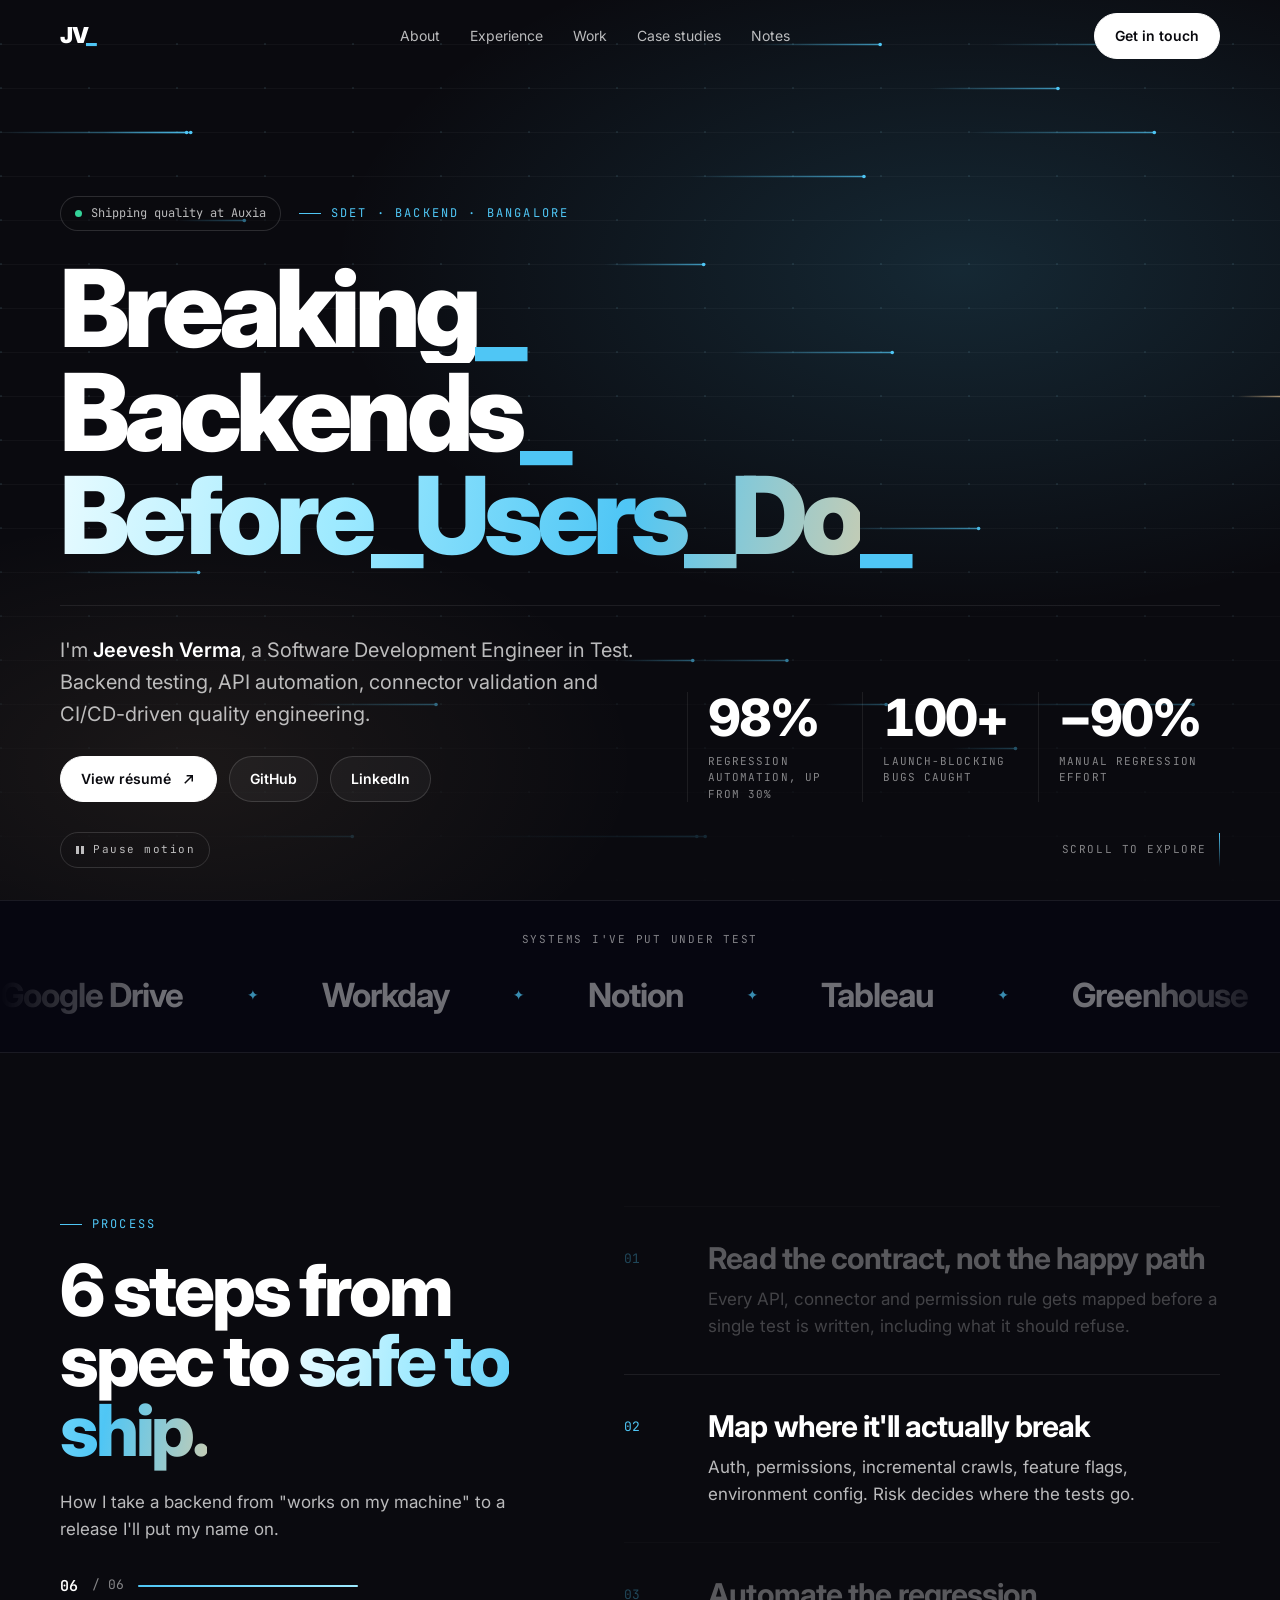
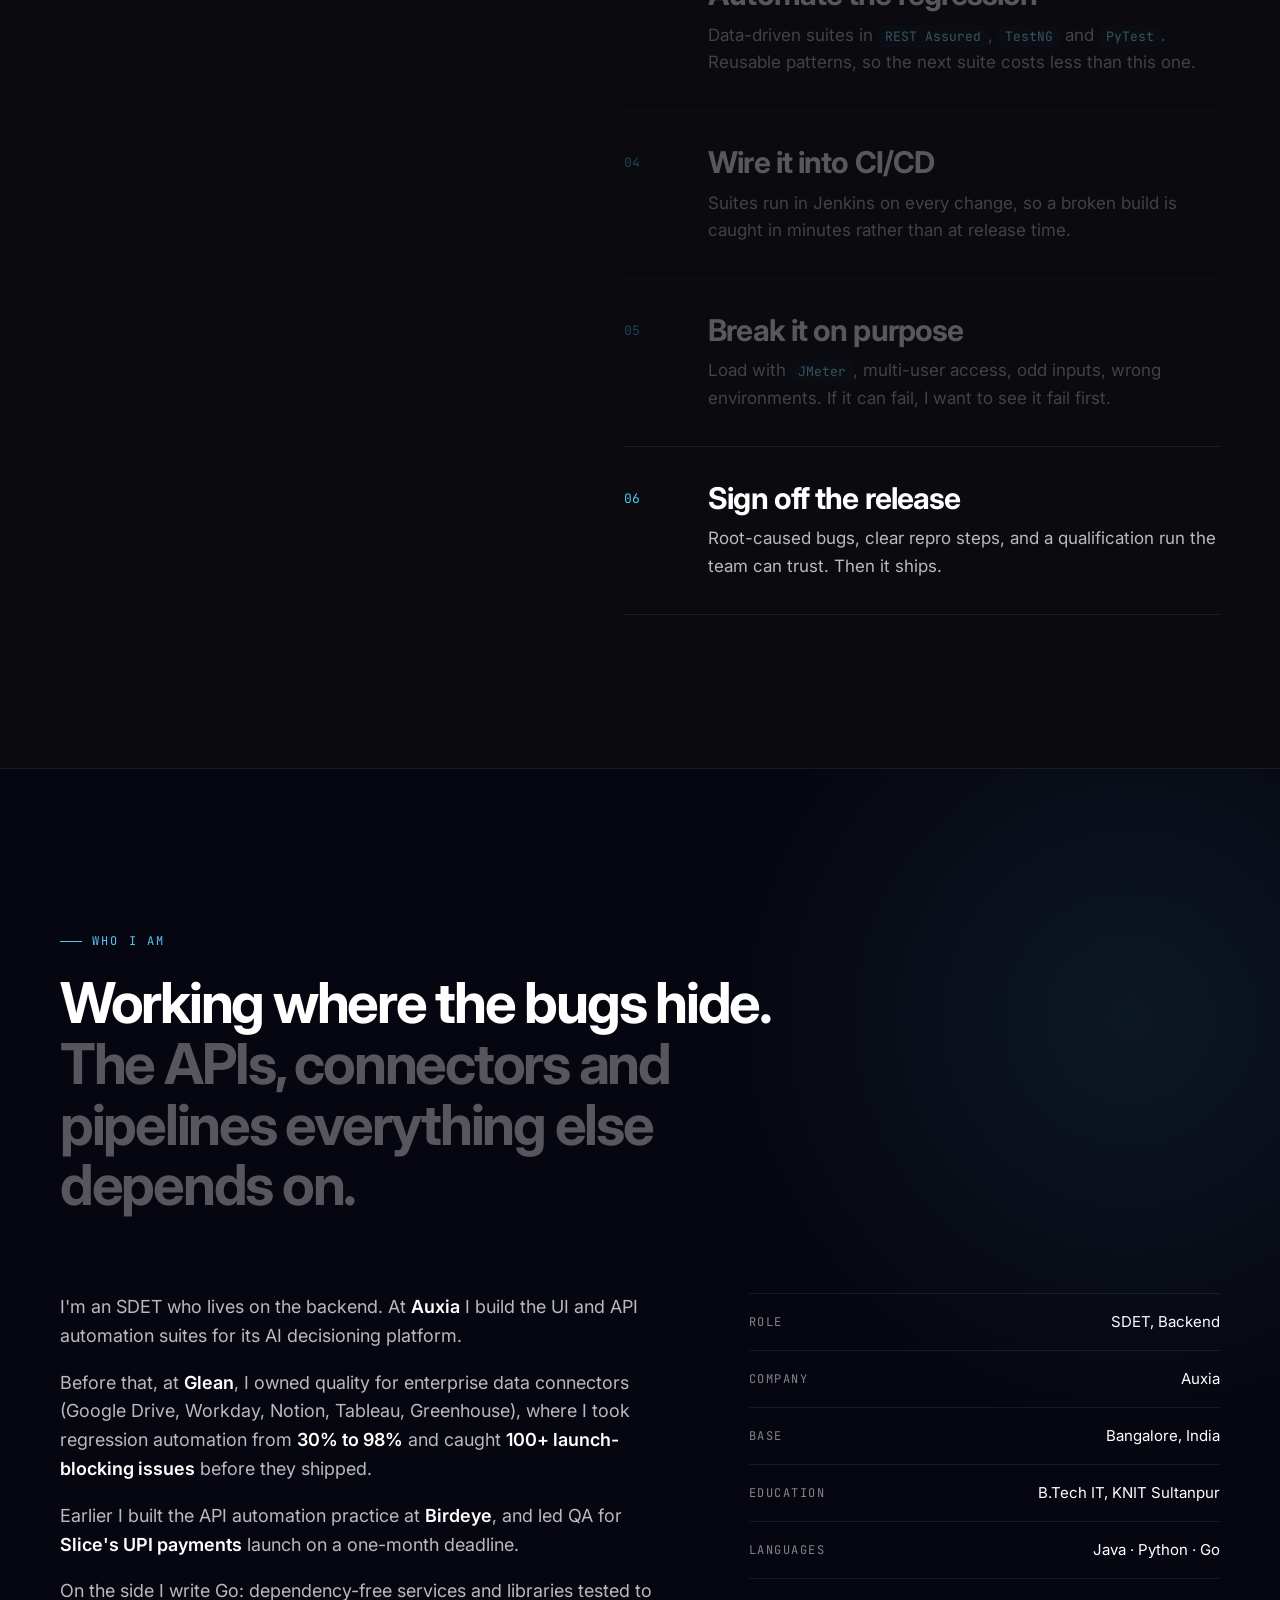
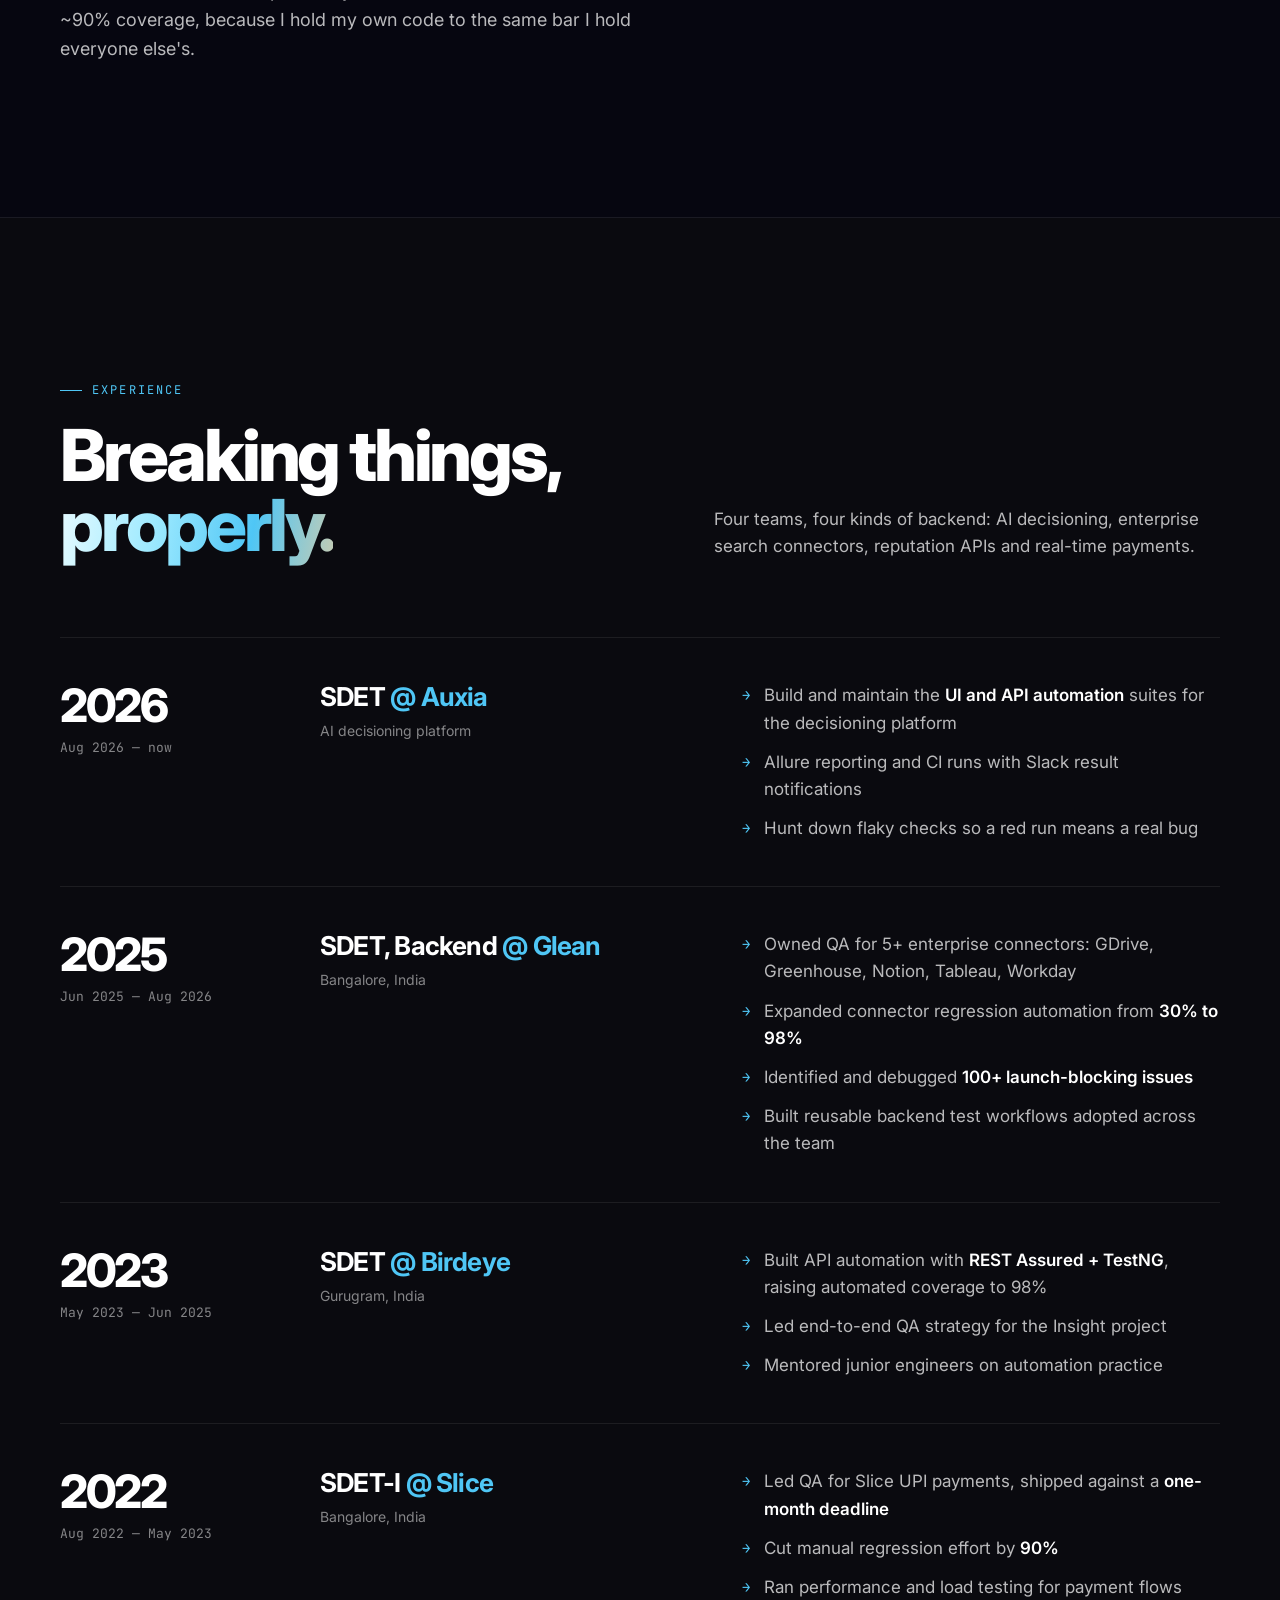
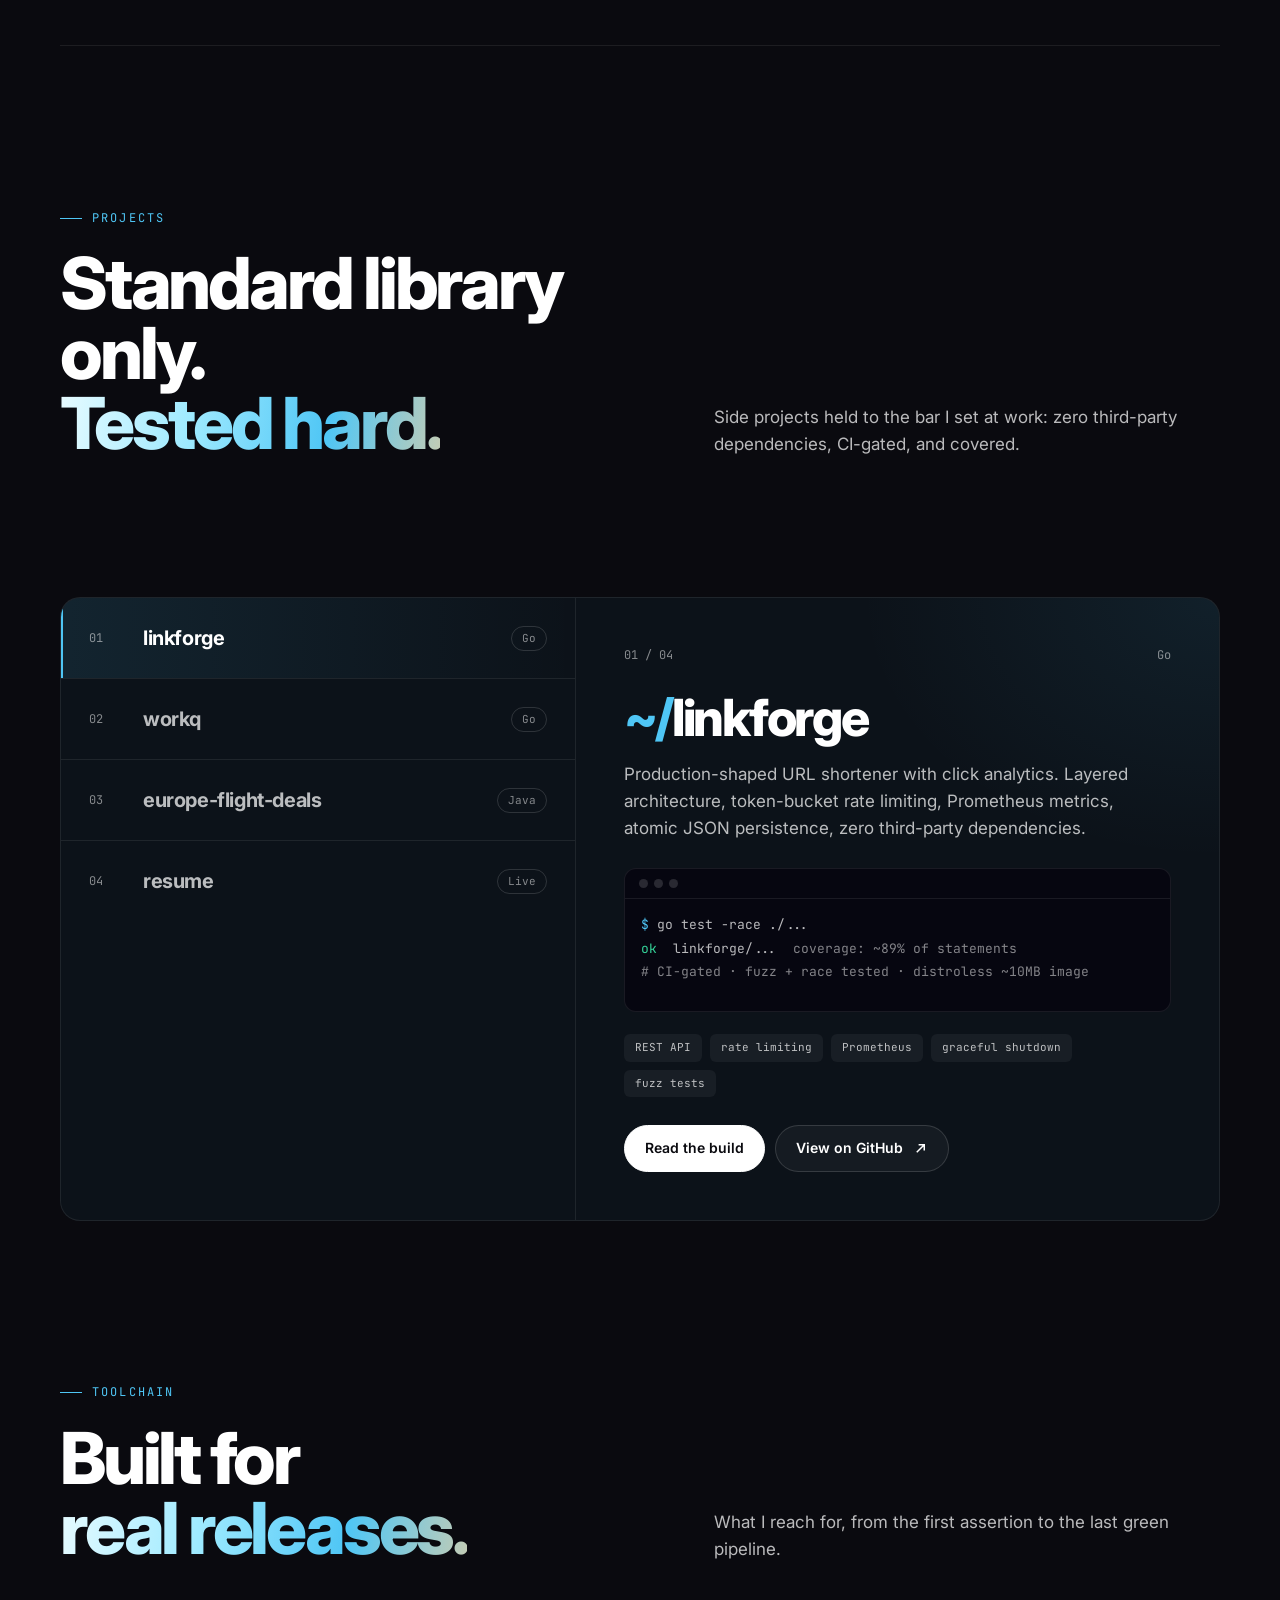
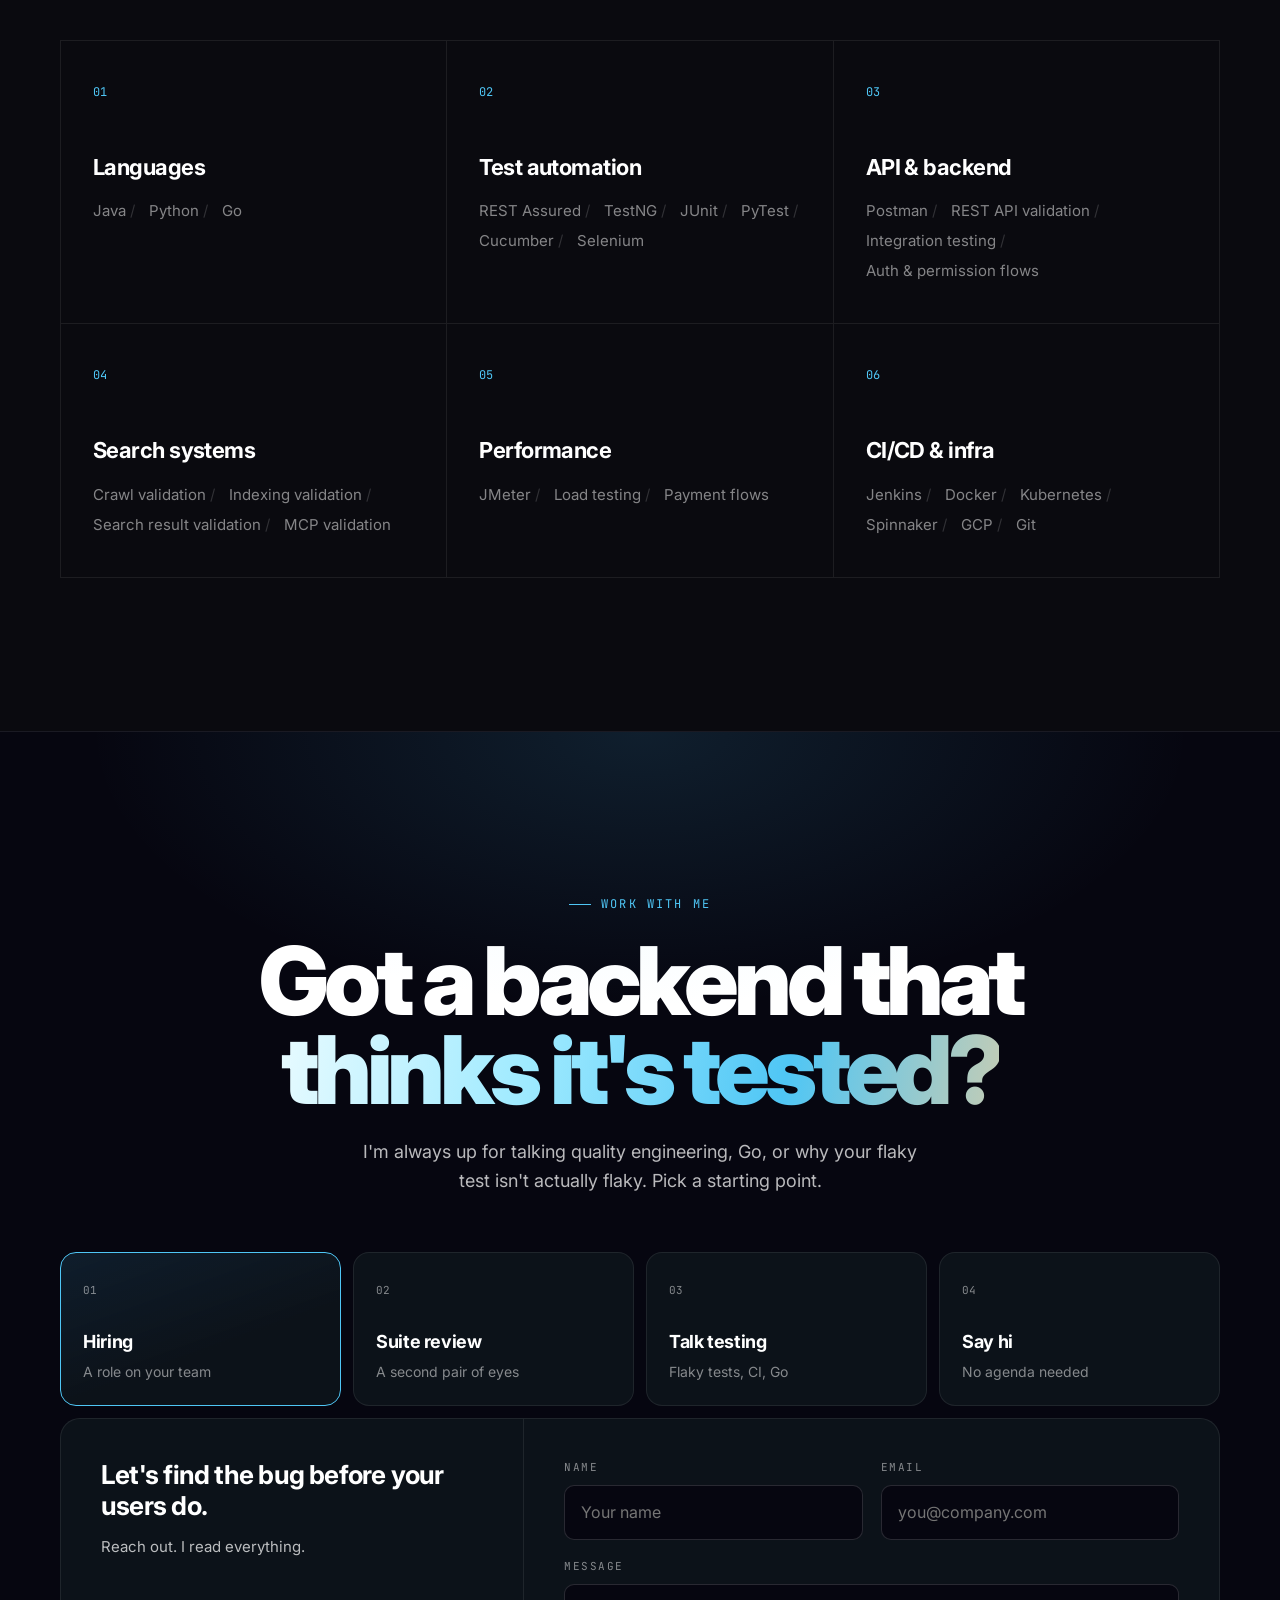
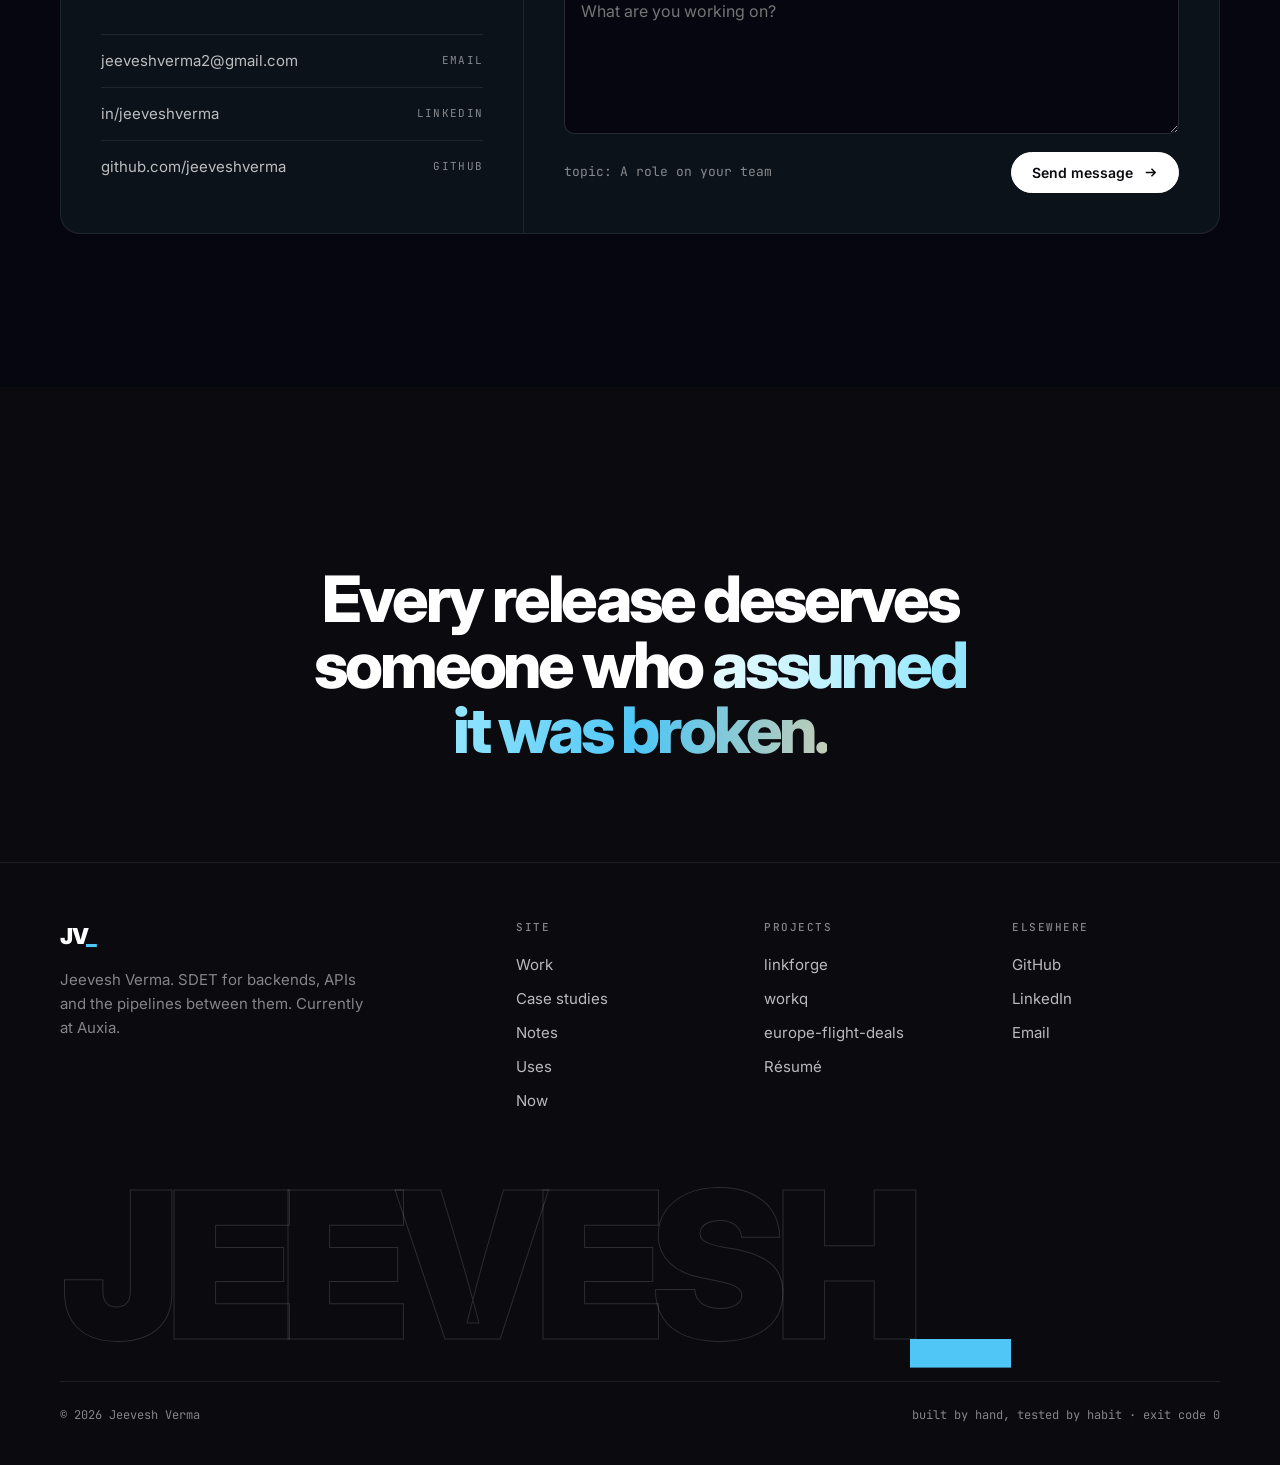
==== commit 8172d7d9: "Add work, case study, notes, uses and now pages, 404, sitemap" ====
--- a/index.html
+++ b/index.html
@@ -255,7 +255,7 @@
   .terminal .ok { color: var(--green); } .terminal .c { color: var(--muted); } .terminal .p { color: var(--cyan); }
   .tags { display: flex; gap: 8px; flex-wrap: wrap; margin-top: 22px; }
   .tags span { font-family: var(--mono); font-size: 11px; padding: 5px 11px; border-radius: 6px; background: rgba(255,255,255,0.05); color: var(--soft); }
-  .panel-link { margin-top: auto; padding-top: 28px; }
+  .panel-link { margin-top: auto; padding-top: 28px; display: flex; gap: 10px; flex-wrap: wrap; }
 
   /* ---------- toolchain ---------- */
   .caps { display: grid; grid-template-columns: repeat(3, 1fr); border-top: 1px solid var(--line); border-left: 1px solid var(--line); }
@@ -368,11 +368,11 @@
   <div class="wrap nav-inner">
     <a class="logo" href="#top" aria-label="Jeevesh Verma, home">JV<span>_</span></a>
     <nav class="nav-links" id="nav-links" aria-label="Primary">
-      <a href="#process">Process</a>
       <a href="#about">About</a>
       <a href="#experience">Experience</a>
-      <a href="#projects">Projects</a>
-      <a href="#toolchain">Toolchain</a>
+      <a href="/work/">Work</a>
+      <a href="/case-studies/">Case studies</a>
+      <a href="/notes/">Notes</a>
     </nav>
     <div class="nav-right">
       <a class="pill solid" href="#contact">Get in touch</a>
@@ -611,8 +611,8 @@
   <div class="wrap">
     <div class="foot-grid">
       <div><a class="logo" href="#top">JV<span>_</span></a><p class="blurb">Jeevesh Verma. SDET for backends, APIs and the pipelines between them. Currently at Auxia.</p></div>
-      <div><h4>Site</h4><ul><li><a href="#process">Process</a></li><li><a href="#experience">Experience</a></li><li><a href="#projects">Projects</a></li><li><a href="#toolchain">Toolchain</a></li></ul></div>
-      <div><h4>Work</h4><ul><li><a href="https://jeeveshverma.github.io/resume/">Résumé</a></li><li><a href="https://github.com/jeeveshverma/linkforge">linkforge</a></li><li><a href="https://github.com/jeeveshverma/workq">workq</a></li></ul></div>
+      <div><h4>Site</h4><ul><li><a href="/work/">Work</a></li><li><a href="/case-studies/">Case studies</a></li><li><a href="/notes/">Notes</a></li><li><a href="/uses/">Uses</a></li><li><a href="/now/">Now</a></li></ul></div>
+      <div><h4>Projects</h4><ul><li><a href="/work/linkforge/">linkforge</a></li><li><a href="/work/workq/">workq</a></li><li><a href="/work/europe-flight-deals/">europe-flight-deals</a></li><li><a href="/resume/">Résumé</a></li></ul></div>
       <div><h4>Elsewhere</h4><ul><li><a href="https://github.com/jeeveshverma">GitHub</a></li><li><a href="https://linkedin.com/in/jeeveshverma">LinkedIn</a></li><li><a href="mailto:jeeveshverma2@gmail.com">Email</a></li></ul></div>
     </div>
     <div class="wordmark" aria-hidden="true">JEEVESH<span>_</span></div>
@@ -718,15 +718,15 @@
 
   /* ---- projects: filterable list + detail panel ---- */
   const projects = [
-    { id: 'linkforge', lang: 'Go', tags: ['go'], url: 'https://github.com/jeeveshverma/linkforge',
+    { id: 'linkforge', lang: 'Go', tags: ['go'], page: '/work/linkforge/', url: 'https://github.com/jeeveshverma/linkforge',
       desc: 'Production-shaped URL shortener with click analytics. Layered architecture, token-bucket rate limiting, Prometheus metrics, atomic JSON persistence, zero third-party dependencies.',
       term: '<span class="p">$</span> go test -race ./...\n<span class="ok">ok</span>  linkforge/...  <span class="c">coverage: ~89% of statements</span>\n<span class="c"># CI-gated · fuzz + race tested · distroless ~10MB image</span>',
       chips: ['REST API', 'rate limiting', 'Prometheus', 'graceful shutdown', 'fuzz tests'] },
-    { id: 'workq', lang: 'Go', tags: ['go'], url: 'https://github.com/jeeveshverma/workq',
+    { id: 'workq', lang: 'Go', tags: ['go'], page: '/work/workq/', url: 'https://github.com/jeeveshverma/workq',
       desc: 'Dependency-free background job queue: worker pools, exponential backoff with jitter, delayed scheduling, priorities, dead-letter routing and graceful shutdown. Typed handlers via generics.',
       term: '<span class="p">$</span> go test -cover ./...\n<span class="ok">ok</span>  workq  <span class="c">coverage: ~90% of statements</span>\n<span class="c"># panic recovery · middleware composition · table-driven tests</span>',
       chips: ['worker pool', 'backoff + jitter', 'dead-letter queue', 'generics'] },
-    { id: 'europe-flight-deals', lang: 'Java', tags: ['java'], url: 'https://github.com/jeeveshverma/europe-flight-deals-india',
+    { id: 'europe-flight-deals', lang: 'Java', tags: ['java'], page: '/work/europe-flight-deals/', url: 'https://github.com/jeeveshverma/europe-flight-deals-india',
       desc: 'Automation that scans India → Europe round-trip fares via the Amadeus API and surfaces anything under ₹20,000. 7 Indian airports, 22+ destinations, scheduled with GitHub Actions.',
       term: '<span class="p">$</span> mvn test\n<span class="ok">BUILD SUCCESS</span>  <span class="c">unit tested</span>\n<span class="c"># daily cron · rate-limit compliant · Amadeus API</span>',
       chips: ['Maven', 'GitHub Actions', 'Amadeus API', 'daily cron'] },
@@ -751,7 +751,7 @@
       <p class="desc">${p.desc}</p>
       <div class="terminal"><div class="bar"><i></i><i></i><i></i></div><pre>${p.term}</pre></div>
       <div class="tags">${p.chips.map(c => `<span>${c.replace('&', '&amp;')}</span>`).join('')}</div>
-      <div class="panel-link"><a class="pill" href="${p.url}">${p.tags.includes('live') ? 'Open site' : 'View on GitHub'}
+      <div class="panel-link">${p.page ? `<a class="pill solid" href="${p.page}">Read the build</a> ` : ''}<a class="pill" href="${p.url}">${p.tags.includes('live') ? 'Open site' : 'View on GitHub'}
         <svg viewBox="0 0 16 16" fill="none" stroke="currentColor" stroke-width="1.6"><path d="M4 12 12 4M6 4h6v6"/></svg></a></div>`;
   }
   list.addEventListener('click', e => { const b = e.target.closest('button'); if (b) show(+b.dataset.i); });
